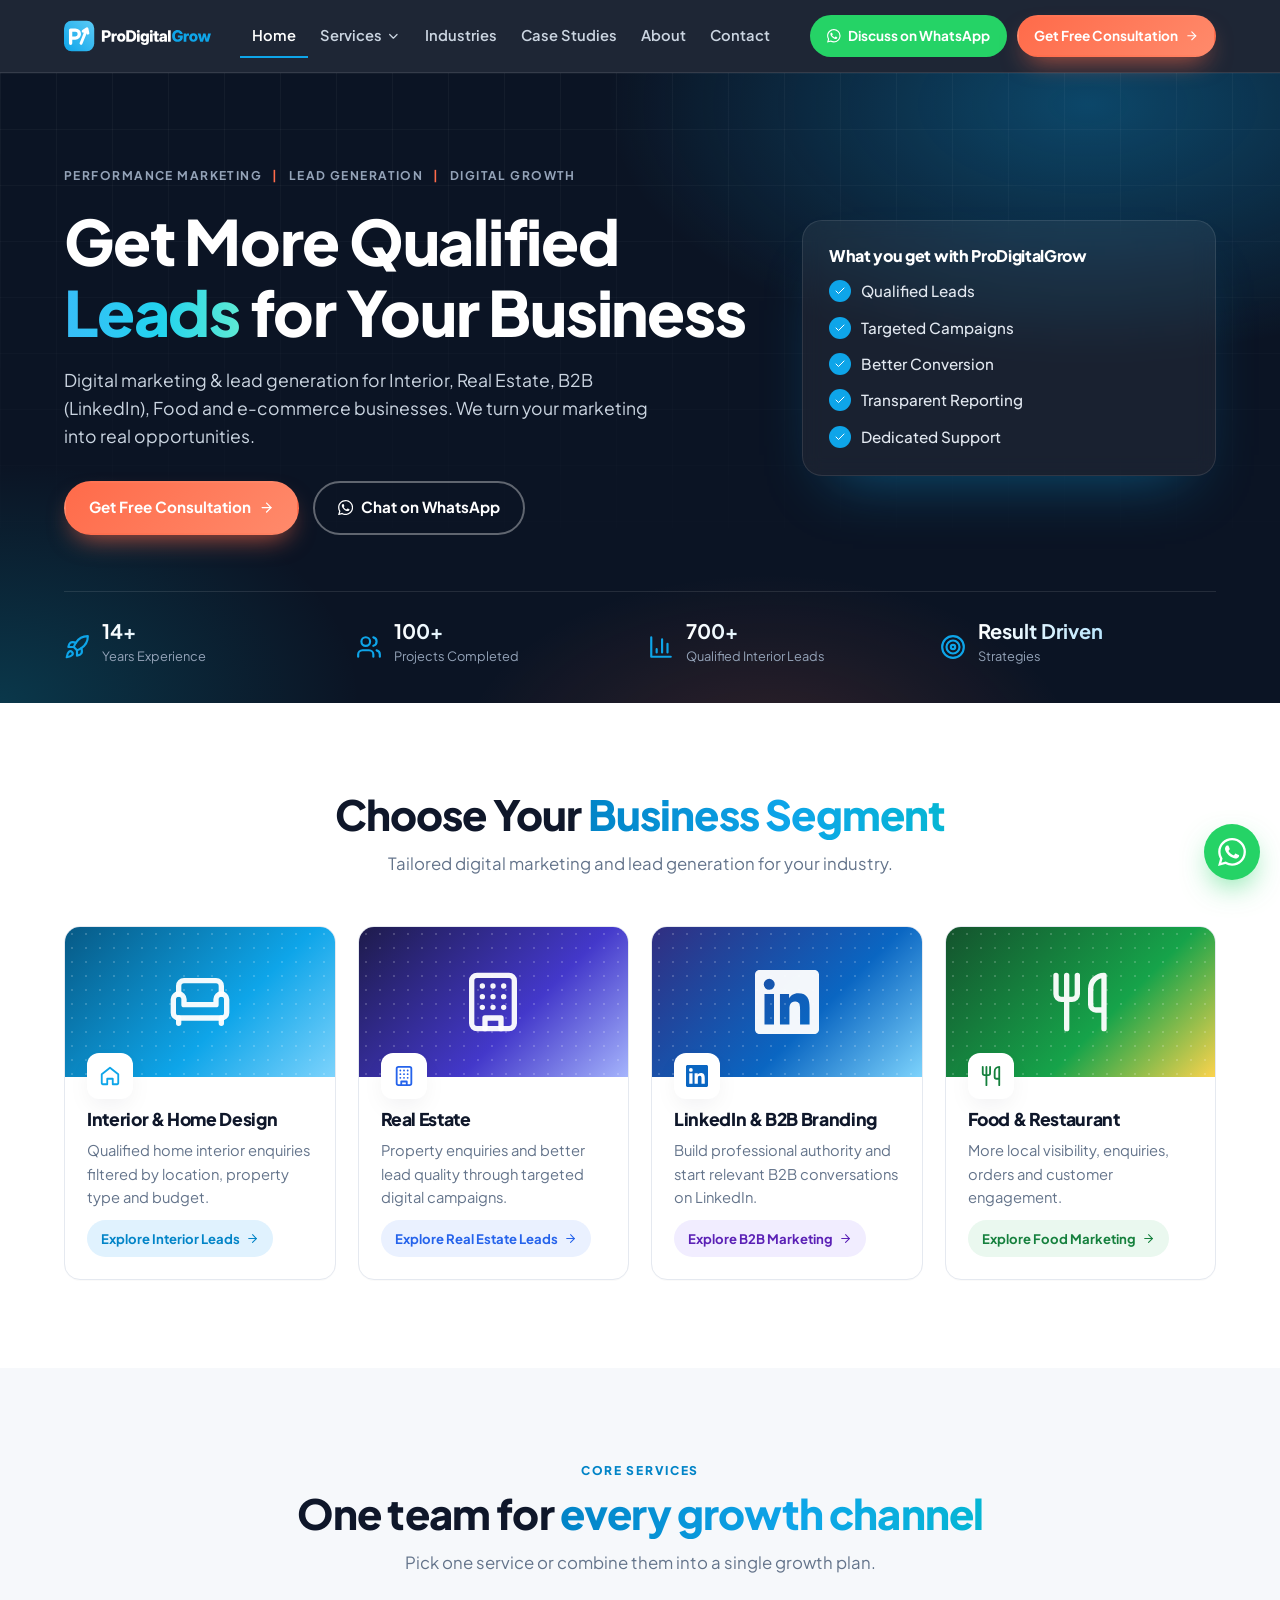
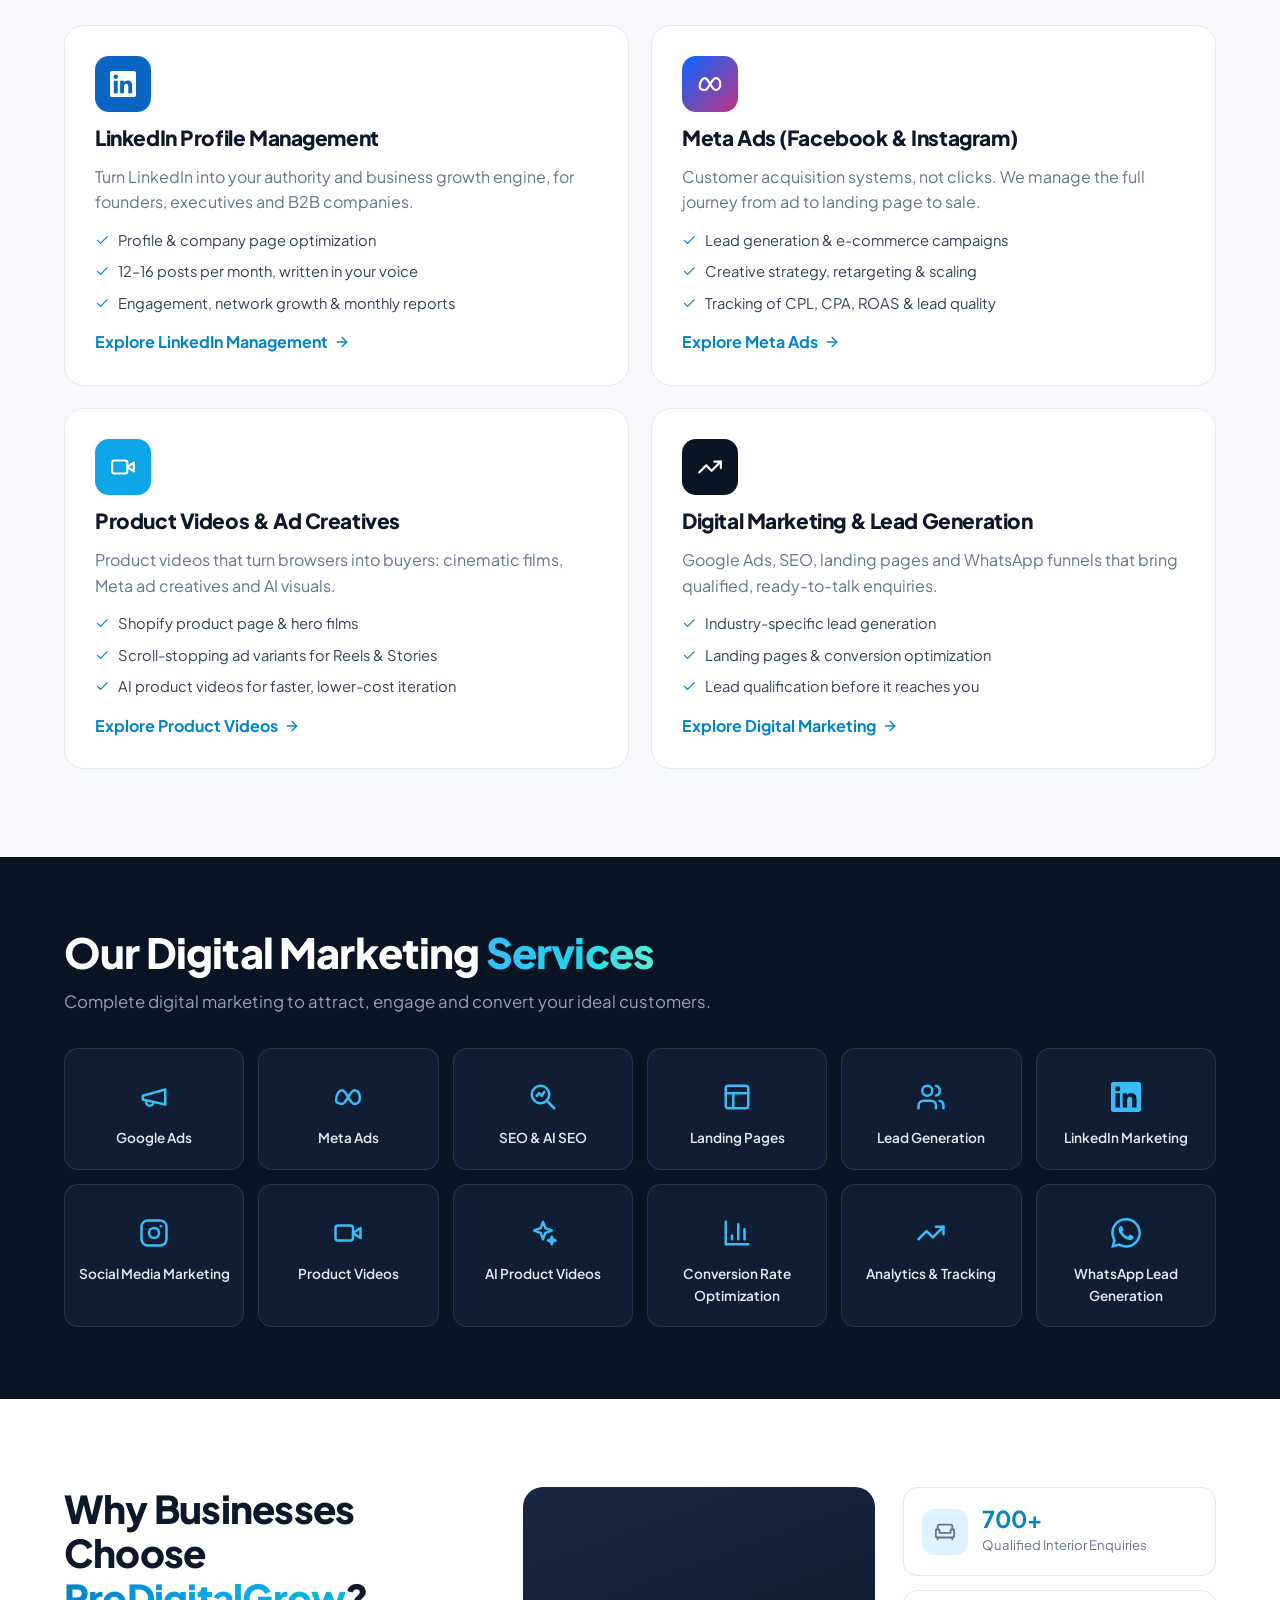
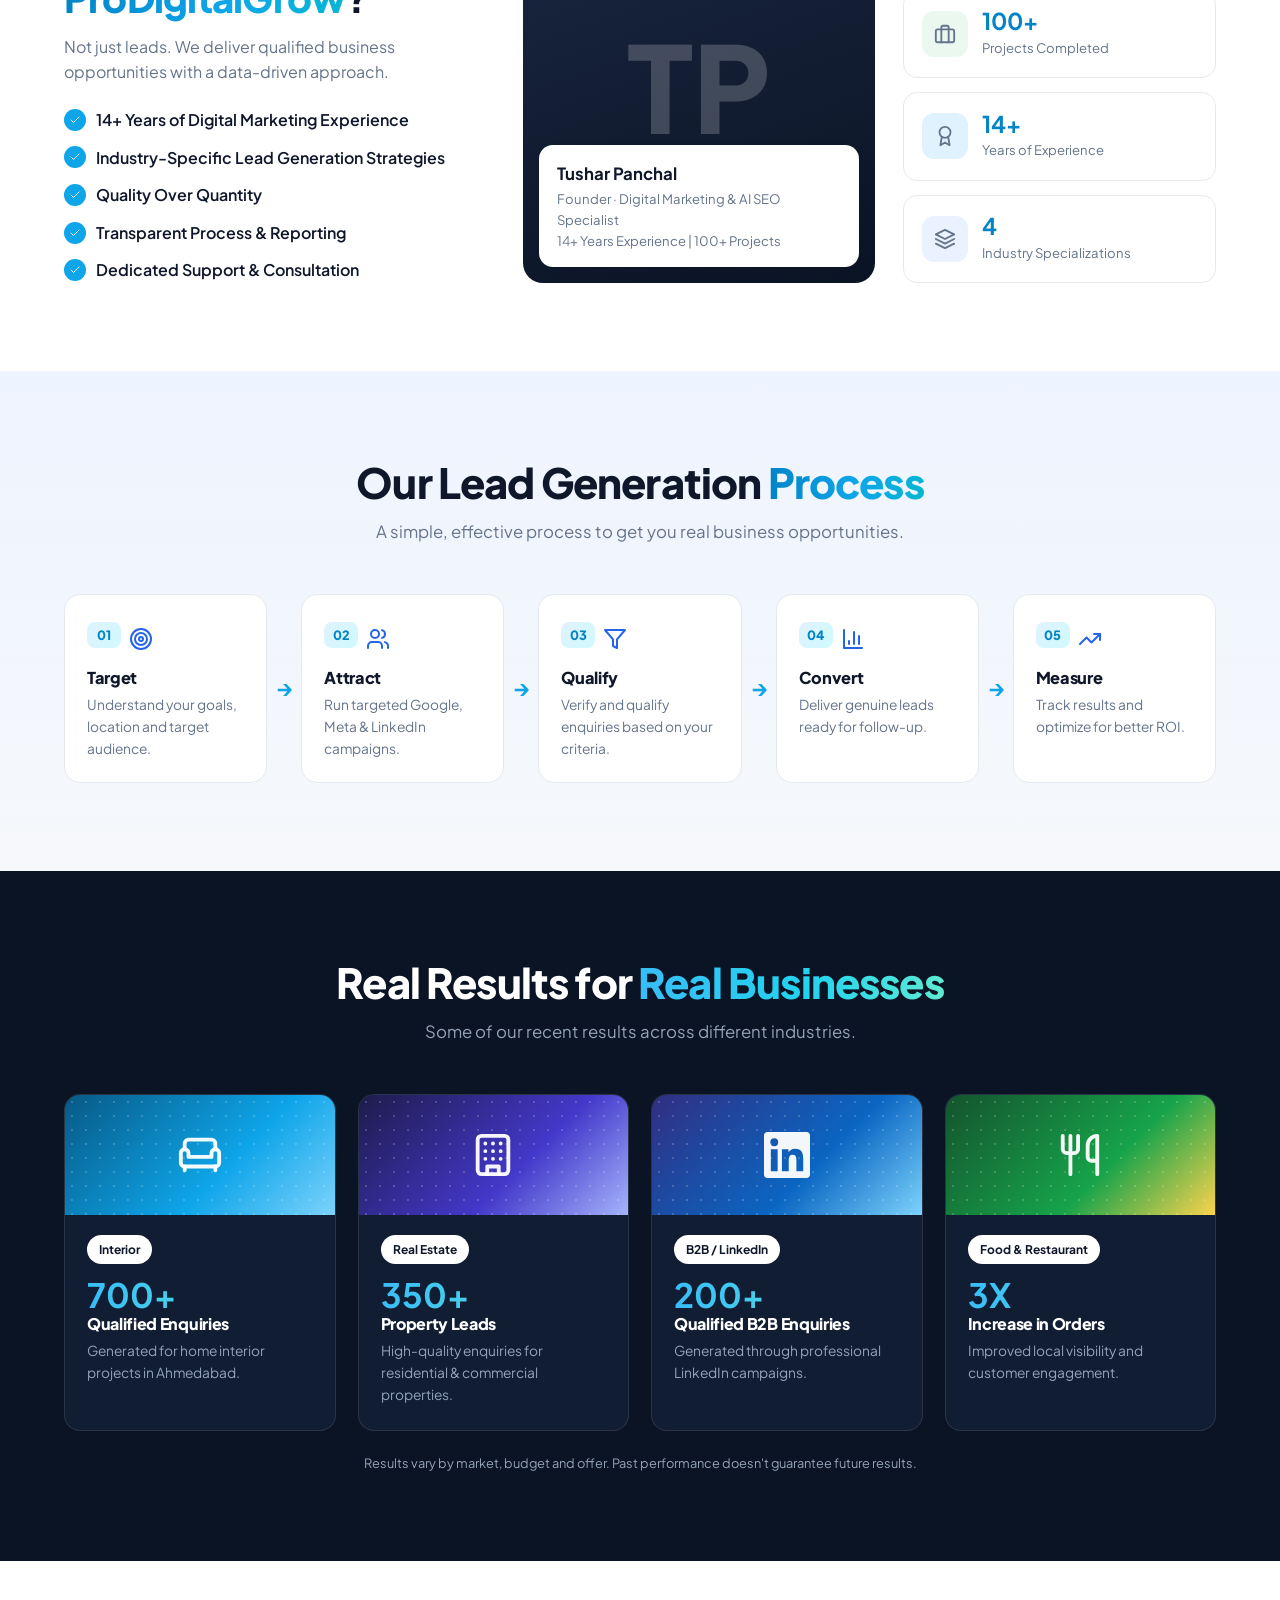
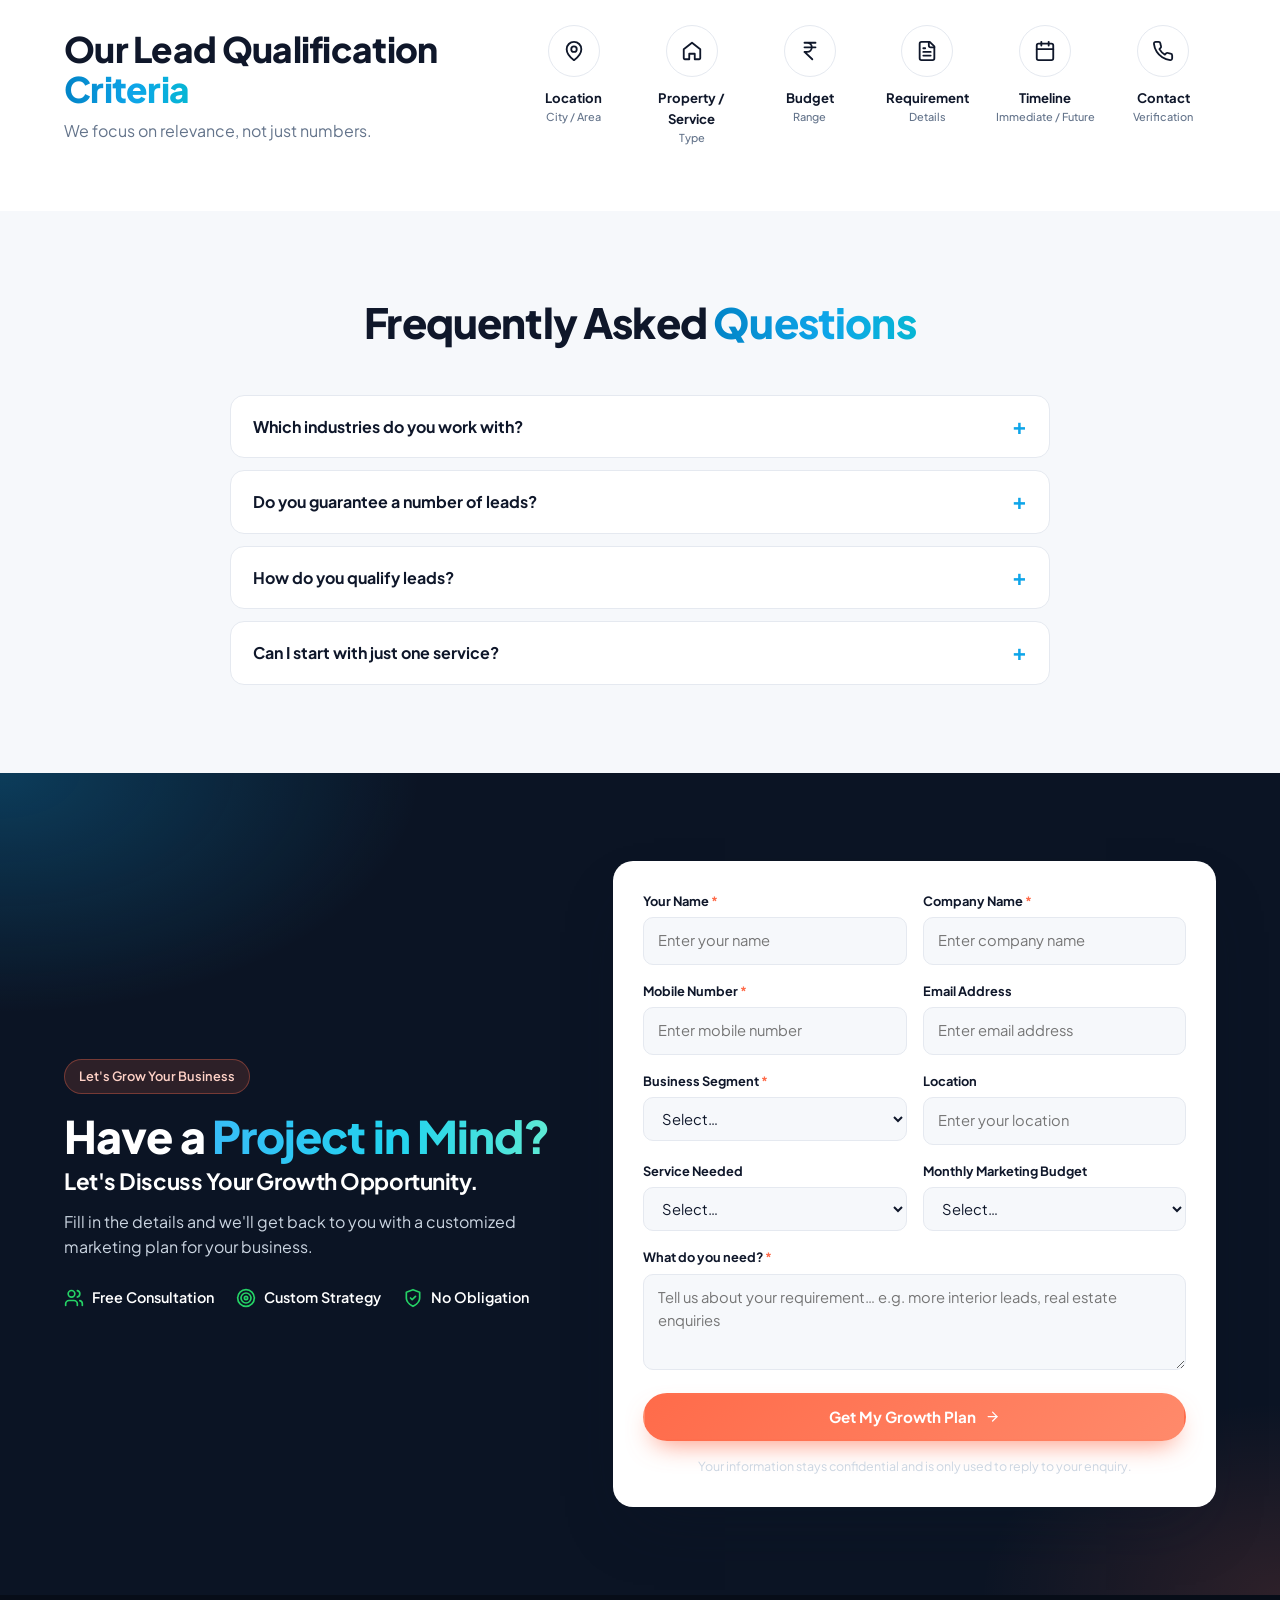
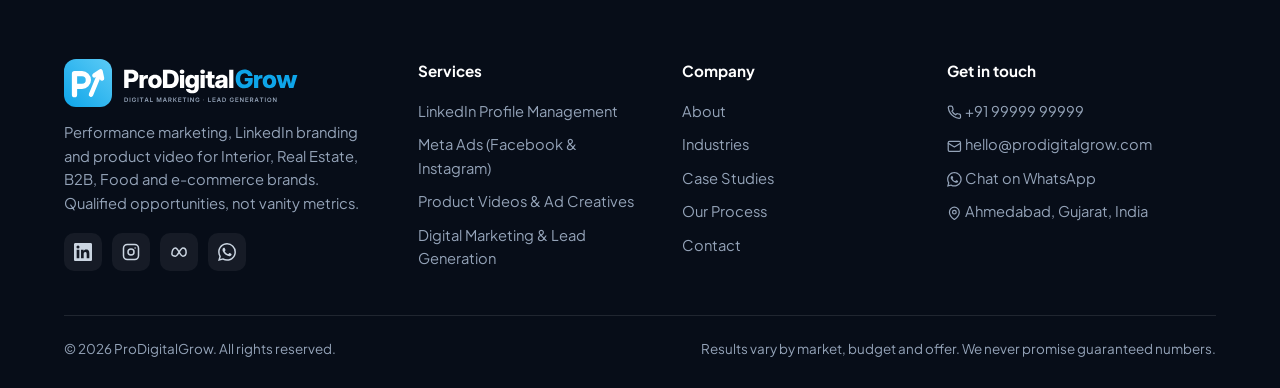
==== index.html @ 1fdf5a54 "Add Prodigital Grow website Co-Authored-By: Claude Sonnet 5.5 <noreply@anthropic.com>" ====
<!doctype html>
<html lang="en">
<head>
<meta charset="utf-8">
<meta name="viewport" content="width=device-width, initial-scale=1">
<title>ProDigitalGrow | Digital Marketing & Lead Generation Agency</title>
<meta name="description" content="ProDigitalGrow helps Interior, Real Estate, B2B and Food businesses get qualified leads through Meta Ads, Google Ads, LinkedIn branding, product videos and SEO.">
<meta property="og:title" content="ProDigitalGrow | Digital Marketing & Lead Generation Agency">
<meta property="og:description" content="ProDigitalGrow helps Interior, Real Estate, B2B and Food businesses get qualified leads through Meta Ads, Google Ads, LinkedIn branding, product videos and SEO.">
<meta property="og:type" content="website">
<meta name="theme-color" content="#0B1424">
<meta property="og:image" content="assets/img/prodigitalgrow-logo.svg">
<link rel="icon" type="image/svg+xml" href="assets/img/prodigitalgrow-icon.svg">
<link rel="alternate icon" href="assets/img/favicon.ico">
<link rel="apple-touch-icon" href="assets/img/apple-touch-icon.png">
<link rel="preconnect" href="https://fonts.googleapis.com">
<link rel="preconnect" href="https://fonts.gstatic.com" crossorigin>
<link href="https://fonts.googleapis.com/css2?family=Plus+Jakarta+Sans:wght@400;500;600;700;800&display=swap" rel="stylesheet">
<link rel="stylesheet" href="assets/style.css">
</head>
<body>
<header class="site-header">
  <div class="wrap nav">
    <a class="logo" href="index.html" aria-label="ProDigitalGrow home"><img src="assets/img/prodigitalgrow-logo-white-no-tagline.svg" alt="ProDigitalGrow" width="188" height="38"></a>
    <button class="burger" aria-label="Open menu" aria-expanded="false"><svg class="svg-i" viewBox="0 0 24 24" fill="none" stroke="currentColor" stroke-width="2" stroke-linecap="round" stroke-linejoin="round" aria-hidden="true"><path d="M4 6h16M4 12h16M4 18h16"/></svg></button>
    <ul class="menu">
      <li><a href="index.html" class="active">Home</a></li>
      <li><a href="index.html#services">Services <svg class="svg-i" viewBox="0 0 24 24" fill="none" stroke="currentColor" stroke-width="2" stroke-linecap="round" stroke-linejoin="round" aria-hidden="true"><path d="m6 9 6 6 6-6"/></svg></a><ul class="dropdown"><li><a href="linkedin-profile-management.html"><span class="di"><svg class="svg-i" viewBox="0 0 24 24" fill="currentColor" aria-hidden="true"><path d="M20.45 20.45h-3.55v-5.57c0-1.33-.02-3.04-1.85-3.04-1.86 0-2.14 1.45-2.14 2.94v5.67H9.36V9h3.41v1.56h.05c.48-.9 1.64-1.85 3.37-1.85 3.6 0 4.27 2.37 4.27 5.46v6.28zM5.34 7.43a2.06 2.06 0 1 1 0-4.12 2.06 2.06 0 0 1 0 4.12zM7.12 20.45H3.56V9h3.56v11.45zM22.22 0H1.77C.79 0 0 .77 0 1.73v20.54C0 23.23.79 24 1.77 24h20.45c.98 0 1.78-.77 1.78-1.73V1.73C24 .77 23.2 0 22.22 0z"/></svg></span><span><b>LinkedIn Profile Management</b><span>Personal branding & company pages for founders and B2B</span></span></a></li><li><a href="meta-ads.html"><span class="di"><svg class="svg-i" viewBox="0 0 24 24" fill="none" stroke="currentColor" stroke-width="2" stroke-linecap="round" stroke-linejoin="round" aria-hidden="true"><path d="M2.5 14.5c0-4.2 2.2-8 4.8-8 3.6 0 6 11 9.9 11 2.4 0 4.3-2.1 4.3-5.2S19.8 6.5 17.3 6.5c-3.9 0-6.4 11-10 11-2.6 0-4.8-.9-4.8-3z"/></svg></span><span><b>Meta Ads (Facebook & Instagram)</b><span>Full-funnel campaigns for leads and e-commerce sales</span></span></a></li><li><a href="product-video.html"><span class="di"><svg class="svg-i" viewBox="0 0 24 24" fill="none" stroke="currentColor" stroke-width="2" stroke-linecap="round" stroke-linejoin="round" aria-hidden="true"><path d="m22 8-6 4 6 4V8Z"/><rect x="2" y="6" width="14" height="12" rx="2"/></svg></span><span><b>Product Videos & Ad Creatives</b><span>Cinematic, AI and ad-ready videos for Shopify brands</span></span></a></li><li><a href="digital-marketing.html"><span class="di"><svg class="svg-i" viewBox="0 0 24 24" fill="none" stroke="currentColor" stroke-width="2" stroke-linecap="round" stroke-linejoin="round" aria-hidden="true"><path d="m22 7-8.5 8.5-5-5L2 17"/><path d="M16 7h6v6"/></svg></span><span><b>Digital Marketing & Lead Generation</b><span>Google Ads, SEO, landing pages, WhatsApp leads</span></span></a></li></ul></li>
      <li><a href="digital-marketing.html#industries">Industries</a></li>
      <li><a href="index.html#results">Case Studies</a></li>
      <li><a href="index.html#about">About</a></li>
      <li><a href="#contact">Contact</a></li>
    </ul>
    <div class="nav-cta">
      <a class="btn btn-wa btn-sm" data-wa="Hi ProDigitalGrow, I'd like to discuss my marketing." href="#contact"><svg class="svg-i" viewBox="0 0 24 24" fill="currentColor" aria-hidden="true"><path d="M17.47 14.38c-.3-.15-1.76-.87-2.03-.97-.27-.1-.47-.15-.67.15-.2.3-.77.97-.94 1.16-.17.2-.35.22-.64.08-.3-.15-1.26-.46-2.39-1.48-.88-.79-1.48-1.76-1.65-2.06-.17-.3-.02-.46.13-.6.13-.14.3-.35.45-.52.15-.18.2-.3.3-.5.1-.2.05-.37-.03-.52-.07-.15-.67-1.61-.92-2.2-.24-.58-.49-.5-.67-.51h-.57c-.2 0-.52.07-.79.37-.27.3-1.04 1.02-1.04 2.48s1.07 2.88 1.21 3.07c.15.2 2.1 3.2 5.08 4.49.71.31 1.26.49 1.7.63.71.22 1.36.19 1.87.12.57-.09 1.76-.72 2-1.41.25-.7.25-1.29.17-1.41-.07-.13-.27-.2-.57-.35m-5.42 7.4h-.01a9.87 9.87 0 0 1-5.03-1.38l-.36-.21-3.74.98 1-3.65-.24-.37a9.86 9.86 0 0 1-1.51-5.26c0-5.45 4.44-9.88 9.89-9.88 2.64 0 5.12 1.03 6.99 2.9a9.83 9.83 0 0 1 2.89 6.99c0 5.45-4.44 9.88-9.88 9.88m8.41-18.3A11.82 11.82 0 0 0 12.05 0C5.5 0 .16 5.34.16 11.89c0 2.1.55 4.14 1.59 5.95L.06 24l6.3-1.65a11.88 11.88 0 0 0 5.68 1.45h.01c6.55 0 11.89-5.34 11.89-11.89a11.82 11.82 0 0 0-3.48-8.41Z"/></svg> Discuss on WhatsApp</a>
      <a class="btn btn-primary btn-sm" href="#contact">Get Free Consultation <svg class="svg-i" viewBox="0 0 24 24" fill="none" stroke="currentColor" stroke-width="2" stroke-linecap="round" stroke-linejoin="round" aria-hidden="true"><path d="M5 12h14"/><path d="m12 5 7 7-7 7"/></svg></a>
    </div>
  </div>
</header>
<main>

<section class="hero" style="padding:0">
  <div class="wrap">
    <div class="hero-grid">
      <div>
        <div class="eyebrow">Performance Marketing <i>|</i> Lead Generation <i>|</i> Digital Growth</div>
        <h1>Get More Qualified <span class="hl">Leads</span> for Your Business</h1>
        <p class="lead">Digital marketing &amp; lead generation for Interior, Real Estate, B2B (LinkedIn), Food and e-commerce businesses. We turn your marketing into real opportunities.</p>
        <div class="hero-ctas">
          <a class="btn btn-primary" href="#contact">Get Free Consultation <svg class="svg-i" viewBox="0 0 24 24" fill="none" stroke="currentColor" stroke-width="2" stroke-linecap="round" stroke-linejoin="round" aria-hidden="true"><path d="M5 12h14"/><path d="m12 5 7 7-7 7"/></svg></a>
          <a class="btn btn-ghost" data-wa="Hi ProDigitalGrow, I'd like to discuss lead generation." href="#contact"><svg class="svg-i" viewBox="0 0 24 24" fill="currentColor" aria-hidden="true"><path d="M17.47 14.38c-.3-.15-1.76-.87-2.03-.97-.27-.1-.47-.15-.67.15-.2.3-.77.97-.94 1.16-.17.2-.35.22-.64.08-.3-.15-1.26-.46-2.39-1.48-.88-.79-1.48-1.76-1.65-2.06-.17-.3-.02-.46.13-.6.13-.14.3-.35.45-.52.15-.18.2-.3.3-.5.1-.2.05-.37-.03-.52-.07-.15-.67-1.61-.92-2.2-.24-.58-.49-.5-.67-.51h-.57c-.2 0-.52.07-.79.37-.27.3-1.04 1.02-1.04 2.48s1.07 2.88 1.21 3.07c.15.2 2.1 3.2 5.08 4.49.71.31 1.26.49 1.7.63.71.22 1.36.19 1.87.12.57-.09 1.76-.72 2-1.41.25-.7.25-1.29.17-1.41-.07-.13-.27-.2-.57-.35m-5.42 7.4h-.01a9.87 9.87 0 0 1-5.03-1.38l-.36-.21-3.74.98 1-3.65-.24-.37a9.86 9.86 0 0 1-1.51-5.26c0-5.45 4.44-9.88 9.89-9.88 2.64 0 5.12 1.03 6.99 2.9a9.83 9.83 0 0 1 2.89 6.99c0 5.45-4.44 9.88-9.88 9.88m8.41-18.3A11.82 11.82 0 0 0 12.05 0C5.5 0 .16 5.34.16 11.89c0 2.1.55 4.14 1.59 5.95L.06 24l6.3-1.65a11.88 11.88 0 0 0 5.68 1.45h.01c6.55 0 11.89-5.34 11.89-11.89a11.82 11.82 0 0 0-3.48-8.41Z"/></svg> Chat on WhatsApp</a>
        </div>
      </div>
      <div class="hero-card">
        <h4>What you get with ProDigitalGrow</h4>
        <ul class="checks"><li><span class="ck"><svg class="svg-i" viewBox="0 0 24 24" fill="none" stroke="currentColor" stroke-width="2" stroke-linecap="round" stroke-linejoin="round" aria-hidden="true"><path d="M20 6 9 17l-5-5"/></svg></span><span>Qualified Leads</span></li><li><span class="ck"><svg class="svg-i" viewBox="0 0 24 24" fill="none" stroke="currentColor" stroke-width="2" stroke-linecap="round" stroke-linejoin="round" aria-hidden="true"><path d="M20 6 9 17l-5-5"/></svg></span><span>Targeted Campaigns</span></li><li><span class="ck"><svg class="svg-i" viewBox="0 0 24 24" fill="none" stroke="currentColor" stroke-width="2" stroke-linecap="round" stroke-linejoin="round" aria-hidden="true"><path d="M20 6 9 17l-5-5"/></svg></span><span>Better Conversion</span></li><li><span class="ck"><svg class="svg-i" viewBox="0 0 24 24" fill="none" stroke="currentColor" stroke-width="2" stroke-linecap="round" stroke-linejoin="round" aria-hidden="true"><path d="M20 6 9 17l-5-5"/></svg></span><span>Transparent Reporting</span></li><li><span class="ck"><svg class="svg-i" viewBox="0 0 24 24" fill="none" stroke="currentColor" stroke-width="2" stroke-linecap="round" stroke-linejoin="round" aria-hidden="true"><path d="M20 6 9 17l-5-5"/></svg></span><span>Dedicated Support</span></li></ul>
      </div>
    </div>
    <div class="hero-stats">
      <div class="hstat"><span class="ic"><svg class="svg-i" viewBox="0 0 24 24" fill="none" stroke="currentColor" stroke-width="2" stroke-linecap="round" stroke-linejoin="round" aria-hidden="true"><path d="M4.5 16.5c-1.5 1.26-2 5-2 5s3.74-.5 5-2c.71-.84.7-2.13-.09-2.91a2.18 2.18 0 0 0-2.91-.09z"/><path d="m12 15-3-3a22 22 0 0 1 2-3.95A12.88 12.88 0 0 1 22 2c0 2.72-.78 7.5-6 11a22.35 22.35 0 0 1-4 2z"/><path d="M9 12H4s.55-3.03 2-4c1.62-1.08 5 0 5 0M12 15v5s3.03-.55 4-2c1.08-1.62 0-5 0-5"/></svg></span><div><b>14+</b><span>Years Experience</span></div></div>
      <div class="hstat"><span class="ic"><svg class="svg-i" viewBox="0 0 24 24" fill="none" stroke="currentColor" stroke-width="2" stroke-linecap="round" stroke-linejoin="round" aria-hidden="true"><path d="M16 21v-2a4 4 0 0 0-4-4H6a4 4 0 0 0-4 4v2"/><circle cx="9" cy="7" r="4"/><path d="M22 21v-2a4 4 0 0 0-3-3.87M16 3.13a4 4 0 0 1 0 7.75"/></svg></span><div><b>100+</b><span>Projects Completed</span></div></div>
      <div class="hstat"><span class="ic"><svg class="svg-i" viewBox="0 0 24 24" fill="none" stroke="currentColor" stroke-width="2" stroke-linecap="round" stroke-linejoin="round" aria-hidden="true"><path d="M3 3v18h18"/><path d="M18 17V9M13 17V5M8 17v-3"/></svg></span><div><b>700+</b><span>Qualified Interior Leads</span></div></div>
      <div class="hstat"><span class="ic"><svg class="svg-i" viewBox="0 0 24 24" fill="none" stroke="currentColor" stroke-width="2" stroke-linecap="round" stroke-linejoin="round" aria-hidden="true"><circle cx="12" cy="12" r="10"/><circle cx="12" cy="12" r="6"/><circle cx="12" cy="12" r="2"/></svg></span><div><b>Result Driven</b><span>Strategies</span></div></div>
    </div>
  </div>
</section>

<section id="segments">
  <div class="wrap">
    <div class="sec-head reveal"><h2>Choose Your <span class="hl">Business Segment</span></h2><p>Tailored digital marketing and lead generation for your industry.</p></div>
    <div class="grid g4">
      <div class="seg reveal"><div class="seg-art art-orange"><svg class="svg-i" viewBox="0 0 24 24" fill="none" stroke="currentColor" stroke-width="2" stroke-linecap="round" stroke-linejoin="round" aria-hidden="true"><path d="M20 9V6a2 2 0 0 0-2-2H6a2 2 0 0 0-2 2v3"/><path d="M2 16a2 2 0 0 0 2 2h16a2 2 0 0 0 2-2v-5a2 2 0 0 0-4 0v2H6v-2a2 2 0 0 0-4 0Z"/><path d="M4 18v2M20 18v2"/></svg></div><div class="seg-body"><div class="seg-badge"><svg class="svg-i" viewBox="0 0 24 24" fill="none" stroke="currentColor" stroke-width="2" stroke-linecap="round" stroke-linejoin="round" aria-hidden="true"><path d="m3 10 9-7 9 7v10a1 1 0 0 1-1 1h-5v-6H9v6H4a1 1 0 0 1-1-1z"/></svg></div><h3>Interior &amp; Home Design</h3><p>Qualified home interior enquiries filtered by location, property type and budget.</p><a class="pill-link" href="digital-marketing.html#interior">Explore Interior Leads <svg class="svg-i" viewBox="0 0 24 24" fill="none" stroke="currentColor" stroke-width="2" stroke-linecap="round" stroke-linejoin="round" aria-hidden="true"><path d="M5 12h14"/><path d="m12 5 7 7-7 7"/></svg></a></div></div>
      <div class="seg reveal"><div class="seg-art art-blue"><svg class="svg-i" viewBox="0 0 24 24" fill="none" stroke="currentColor" stroke-width="2" stroke-linecap="round" stroke-linejoin="round" aria-hidden="true"><rect x="4" y="2" width="16" height="20" rx="2"/><path d="M9 22v-4h6v4M8 6h.01M12 6h.01M16 6h.01M8 10h.01M12 10h.01M16 10h.01M8 14h.01M12 14h.01M16 14h.01"/></svg></div><div class="seg-body"><div class="seg-badge" style="color:var(--blue)"><svg class="svg-i" viewBox="0 0 24 24" fill="none" stroke="currentColor" stroke-width="2" stroke-linecap="round" stroke-linejoin="round" aria-hidden="true"><rect x="4" y="2" width="16" height="20" rx="2"/><path d="M9 22v-4h6v4M8 6h.01M12 6h.01M16 6h.01M8 10h.01M12 10h.01M16 10h.01M8 14h.01M12 14h.01M16 14h.01"/></svg></div><h3>Real Estate</h3><p>Property enquiries and better lead quality through targeted digital campaigns.</p><a class="pill-link blue" href="digital-marketing.html#real-estate">Explore Real Estate Leads <svg class="svg-i" viewBox="0 0 24 24" fill="none" stroke="currentColor" stroke-width="2" stroke-linecap="round" stroke-linejoin="round" aria-hidden="true"><path d="M5 12h14"/><path d="m12 5 7 7-7 7"/></svg></a></div></div>
      <div class="seg reveal"><div class="seg-art art-violet"><svg class="svg-i" viewBox="0 0 24 24" fill="currentColor" aria-hidden="true"><path d="M20.45 20.45h-3.55v-5.57c0-1.33-.02-3.04-1.85-3.04-1.86 0-2.14 1.45-2.14 2.94v5.67H9.36V9h3.41v1.56h.05c.48-.9 1.64-1.85 3.37-1.85 3.6 0 4.27 2.37 4.27 5.46v6.28zM5.34 7.43a2.06 2.06 0 1 1 0-4.12 2.06 2.06 0 0 1 0 4.12zM7.12 20.45H3.56V9h3.56v11.45zM22.22 0H1.77C.79 0 0 .77 0 1.73v20.54C0 23.23.79 24 1.77 24h20.45c.98 0 1.78-.77 1.78-1.73V1.73C24 .77 23.2 0 22.22 0z"/></svg></div><div class="seg-body"><div class="seg-badge" style="color:#0A66C2"><svg class="svg-i" viewBox="0 0 24 24" fill="currentColor" aria-hidden="true"><path d="M20.45 20.45h-3.55v-5.57c0-1.33-.02-3.04-1.85-3.04-1.86 0-2.14 1.45-2.14 2.94v5.67H9.36V9h3.41v1.56h.05c.48-.9 1.64-1.85 3.37-1.85 3.6 0 4.27 2.37 4.27 5.46v6.28zM5.34 7.43a2.06 2.06 0 1 1 0-4.12 2.06 2.06 0 0 1 0 4.12zM7.12 20.45H3.56V9h3.56v11.45zM22.22 0H1.77C.79 0 0 .77 0 1.73v20.54C0 23.23.79 24 1.77 24h20.45c.98 0 1.78-.77 1.78-1.73V1.73C24 .77 23.2 0 22.22 0z"/></svg></div><h3>LinkedIn &amp; B2B Branding</h3><p>Build professional authority and start relevant B2B conversations on LinkedIn.</p><a class="pill-link violet" href="linkedin-profile-management.html">Explore B2B Marketing <svg class="svg-i" viewBox="0 0 24 24" fill="none" stroke="currentColor" stroke-width="2" stroke-linecap="round" stroke-linejoin="round" aria-hidden="true"><path d="M5 12h14"/><path d="m12 5 7 7-7 7"/></svg></a></div></div>
      <div class="seg reveal"><div class="seg-art art-green"><svg class="svg-i" viewBox="0 0 24 24" fill="none" stroke="currentColor" stroke-width="2" stroke-linecap="round" stroke-linejoin="round" aria-hidden="true"><path d="M3 2v7c0 1.1.9 2 2 2h4a2 2 0 0 0 2-2V2M7 2v20M21 15V2a5 5 0 0 0-5 5v6c0 1.1.9 2 2 2h3Zm0 0v7"/></svg></div><div class="seg-body"><div class="seg-badge" style="color:#15803D"><svg class="svg-i" viewBox="0 0 24 24" fill="none" stroke="currentColor" stroke-width="2" stroke-linecap="round" stroke-linejoin="round" aria-hidden="true"><path d="M3 2v7c0 1.1.9 2 2 2h4a2 2 0 0 0 2-2V2M7 2v20M21 15V2a5 5 0 0 0-5 5v6c0 1.1.9 2 2 2h3Zm0 0v7"/></svg></div><h3>Food &amp; Restaurant</h3><p>More local visibility, enquiries, orders and customer engagement.</p><a class="pill-link green" href="digital-marketing.html#food">Explore Food Marketing <svg class="svg-i" viewBox="0 0 24 24" fill="none" stroke="currentColor" stroke-width="2" stroke-linecap="round" stroke-linejoin="round" aria-hidden="true"><path d="M5 12h14"/><path d="m12 5 7 7-7 7"/></svg></a></div></div>
    </div>
  </div>
</section>

<section class="bg-soft" id="services">
  <div class="wrap">
    <div class="sec-head reveal"><span class="kicker">Core services</span><h2>One team for <span class="hl">every growth channel</span></h2><p>Pick one service or combine them into a single growth plan.</p></div>
    <div class="grid g2">
      <a class="feature reveal" href="linkedin-profile-management.html"><div class="ic-box" style="background:#0A66C2"><svg class="svg-i" viewBox="0 0 24 24" fill="currentColor" aria-hidden="true"><path d="M20.45 20.45h-3.55v-5.57c0-1.33-.02-3.04-1.85-3.04-1.86 0-2.14 1.45-2.14 2.94v5.67H9.36V9h3.41v1.56h.05c.48-.9 1.64-1.85 3.37-1.85 3.6 0 4.27 2.37 4.27 5.46v6.28zM5.34 7.43a2.06 2.06 0 1 1 0-4.12 2.06 2.06 0 0 1 0 4.12zM7.12 20.45H3.56V9h3.56v11.45zM22.22 0H1.77C.79 0 0 .77 0 1.73v20.54C0 23.23.79 24 1.77 24h20.45c.98 0 1.78-.77 1.78-1.73V1.73C24 .77 23.2 0 22.22 0z"/></svg></div><h3>LinkedIn Profile Management</h3><p>Turn LinkedIn into your authority and business growth engine, for founders, executives and B2B companies.</p><ul><li><svg class="svg-i" viewBox="0 0 24 24" fill="none" stroke="currentColor" stroke-width="2" stroke-linecap="round" stroke-linejoin="round" aria-hidden="true"><path d="M20 6 9 17l-5-5"/></svg>Profile &amp; company page optimization</li><li><svg class="svg-i" viewBox="0 0 24 24" fill="none" stroke="currentColor" stroke-width="2" stroke-linecap="round" stroke-linejoin="round" aria-hidden="true"><path d="M20 6 9 17l-5-5"/></svg>12–16 posts per month, written in your voice</li><li><svg class="svg-i" viewBox="0 0 24 24" fill="none" stroke="currentColor" stroke-width="2" stroke-linecap="round" stroke-linejoin="round" aria-hidden="true"><path d="M20 6 9 17l-5-5"/></svg>Engagement, network growth &amp; monthly reports</li></ul><span class="more">Explore LinkedIn Management <svg class="svg-i" viewBox="0 0 24 24" fill="none" stroke="currentColor" stroke-width="2" stroke-linecap="round" stroke-linejoin="round" aria-hidden="true"><path d="M5 12h14"/><path d="m12 5 7 7-7 7"/></svg></span></a>
      <a class="feature reveal" href="meta-ads.html"><div class="ic-box" style="background:linear-gradient(135deg,#0866FF,#C13584)"><svg class="svg-i" viewBox="0 0 24 24" fill="none" stroke="currentColor" stroke-width="2" stroke-linecap="round" stroke-linejoin="round" aria-hidden="true"><path d="M2.5 14.5c0-4.2 2.2-8 4.8-8 3.6 0 6 11 9.9 11 2.4 0 4.3-2.1 4.3-5.2S19.8 6.5 17.3 6.5c-3.9 0-6.4 11-10 11-2.6 0-4.8-.9-4.8-3z"/></svg></div><h3>Meta Ads (Facebook &amp; Instagram)</h3><p>Customer acquisition systems, not clicks. We manage the full journey from ad to landing page to sale.</p><ul><li><svg class="svg-i" viewBox="0 0 24 24" fill="none" stroke="currentColor" stroke-width="2" stroke-linecap="round" stroke-linejoin="round" aria-hidden="true"><path d="M20 6 9 17l-5-5"/></svg>Lead generation &amp; e-commerce campaigns</li><li><svg class="svg-i" viewBox="0 0 24 24" fill="none" stroke="currentColor" stroke-width="2" stroke-linecap="round" stroke-linejoin="round" aria-hidden="true"><path d="M20 6 9 17l-5-5"/></svg>Creative strategy, retargeting &amp; scaling</li><li><svg class="svg-i" viewBox="0 0 24 24" fill="none" stroke="currentColor" stroke-width="2" stroke-linecap="round" stroke-linejoin="round" aria-hidden="true"><path d="M20 6 9 17l-5-5"/></svg>Tracking of CPL, CPA, ROAS &amp; lead quality</li></ul><span class="more">Explore Meta Ads <svg class="svg-i" viewBox="0 0 24 24" fill="none" stroke="currentColor" stroke-width="2" stroke-linecap="round" stroke-linejoin="round" aria-hidden="true"><path d="M5 12h14"/><path d="m12 5 7 7-7 7"/></svg></span></a>
      <a class="feature reveal" href="product-video.html"><div class="ic-box" style="background:var(--orange)"><svg class="svg-i" viewBox="0 0 24 24" fill="none" stroke="currentColor" stroke-width="2" stroke-linecap="round" stroke-linejoin="round" aria-hidden="true"><path d="m22 8-6 4 6 4V8Z"/><rect x="2" y="6" width="14" height="12" rx="2"/></svg></div><h3>Product Videos &amp; Ad Creatives</h3><p>Product videos that turn browsers into buyers: cinematic films, Meta ad creatives and AI visuals.</p><ul><li><svg class="svg-i" viewBox="0 0 24 24" fill="none" stroke="currentColor" stroke-width="2" stroke-linecap="round" stroke-linejoin="round" aria-hidden="true"><path d="M20 6 9 17l-5-5"/></svg>Shopify product page &amp; hero films</li><li><svg class="svg-i" viewBox="0 0 24 24" fill="none" stroke="currentColor" stroke-width="2" stroke-linecap="round" stroke-linejoin="round" aria-hidden="true"><path d="M20 6 9 17l-5-5"/></svg>Scroll-stopping ad variants for Reels &amp; Stories</li><li><svg class="svg-i" viewBox="0 0 24 24" fill="none" stroke="currentColor" stroke-width="2" stroke-linecap="round" stroke-linejoin="round" aria-hidden="true"><path d="M20 6 9 17l-5-5"/></svg>AI product videos for faster, lower-cost iteration</li></ul><span class="more">Explore Product Videos <svg class="svg-i" viewBox="0 0 24 24" fill="none" stroke="currentColor" stroke-width="2" stroke-linecap="round" stroke-linejoin="round" aria-hidden="true"><path d="M5 12h14"/><path d="m12 5 7 7-7 7"/></svg></span></a>
      <a class="feature reveal" href="digital-marketing.html"><div class="ic-box" style="background:var(--navy)"><svg class="svg-i" viewBox="0 0 24 24" fill="none" stroke="currentColor" stroke-width="2" stroke-linecap="round" stroke-linejoin="round" aria-hidden="true"><path d="m22 7-8.5 8.5-5-5L2 17"/><path d="M16 7h6v6"/></svg></div><h3>Digital Marketing &amp; Lead Generation</h3><p>Google Ads, SEO, landing pages and WhatsApp funnels that bring qualified, ready-to-talk enquiries.</p><ul><li><svg class="svg-i" viewBox="0 0 24 24" fill="none" stroke="currentColor" stroke-width="2" stroke-linecap="round" stroke-linejoin="round" aria-hidden="true"><path d="M20 6 9 17l-5-5"/></svg>Industry-specific lead generation</li><li><svg class="svg-i" viewBox="0 0 24 24" fill="none" stroke="currentColor" stroke-width="2" stroke-linecap="round" stroke-linejoin="round" aria-hidden="true"><path d="M20 6 9 17l-5-5"/></svg>Landing pages &amp; conversion optimization</li><li><svg class="svg-i" viewBox="0 0 24 24" fill="none" stroke="currentColor" stroke-width="2" stroke-linecap="round" stroke-linejoin="round" aria-hidden="true"><path d="M20 6 9 17l-5-5"/></svg>Lead qualification before it reaches you</li></ul><span class="more">Explore Digital Marketing <svg class="svg-i" viewBox="0 0 24 24" fill="none" stroke="currentColor" stroke-width="2" stroke-linecap="round" stroke-linejoin="round" aria-hidden="true"><path d="M5 12h14"/><path d="m12 5 7 7-7 7"/></svg></span></a>
    </div>
  </div>
</section>

<section class="bg-dark" style="padding:72px 0">
  <div class="wrap">
    <div class="sec-head left reveal" style="margin-bottom:32px"><h2>Our Digital Marketing <span class="hl">Services</span></h2><p>Complete digital marketing to attract, engage and convert your ideal customers.</p></div>
    <div class="tiles">
      <a class="tile reveal" href="digital-marketing.html#google-ads"><span class="ic"><svg class="svg-i" viewBox="0 0 24 24" fill="none" stroke="currentColor" stroke-width="2" stroke-linecap="round" stroke-linejoin="round" aria-hidden="true"><path d="m3 11 18-5v12L3 14v-3z"/><path d="M11.6 16.8a3 3 0 1 1-5.8-1.6"/></svg></span>Google Ads</a>
      <a class="tile reveal" href="meta-ads.html"><span class="ic"><svg class="svg-i" viewBox="0 0 24 24" fill="none" stroke="currentColor" stroke-width="2" stroke-linecap="round" stroke-linejoin="round" aria-hidden="true"><path d="M2.5 14.5c0-4.2 2.2-8 4.8-8 3.6 0 6 11 9.9 11 2.4 0 4.3-2.1 4.3-5.2S19.8 6.5 17.3 6.5c-3.9 0-6.4 11-10 11-2.6 0-4.8-.9-4.8-3z"/></svg></span>Meta Ads</a>
      <a class="tile reveal" href="digital-marketing.html#seo"><span class="ic"><svg class="svg-i" viewBox="0 0 24 24" fill="none" stroke="currentColor" stroke-width="2" stroke-linecap="round" stroke-linejoin="round" aria-hidden="true"><circle cx="10" cy="10" r="7"/><path d="m21 21-6-6"/><path d="M7 11l2-2 2 2 2-3"/></svg></span>SEO &amp; AI SEO</a>
      <a class="tile reveal" href="digital-marketing.html#landing-pages"><span class="ic"><svg class="svg-i" viewBox="0 0 24 24" fill="none" stroke="currentColor" stroke-width="2" stroke-linecap="round" stroke-linejoin="round" aria-hidden="true"><rect x="3" y="3" width="18" height="18" rx="2"/><path d="M3 9h18M9 21V9"/></svg></span>Landing Pages</a>
      <a class="tile reveal" href="digital-marketing.html#lead-generation"><span class="ic"><svg class="svg-i" viewBox="0 0 24 24" fill="none" stroke="currentColor" stroke-width="2" stroke-linecap="round" stroke-linejoin="round" aria-hidden="true"><path d="M16 21v-2a4 4 0 0 0-4-4H6a4 4 0 0 0-4 4v2"/><circle cx="9" cy="7" r="4"/><path d="M22 21v-2a4 4 0 0 0-3-3.87M16 3.13a4 4 0 0 1 0 7.75"/></svg></span>Lead Generation</a>
      <a class="tile reveal" href="linkedin-profile-management.html"><span class="ic"><svg class="svg-i" viewBox="0 0 24 24" fill="currentColor" aria-hidden="true"><path d="M20.45 20.45h-3.55v-5.57c0-1.33-.02-3.04-1.85-3.04-1.86 0-2.14 1.45-2.14 2.94v5.67H9.36V9h3.41v1.56h.05c.48-.9 1.64-1.85 3.37-1.85 3.6 0 4.27 2.37 4.27 5.46v6.28zM5.34 7.43a2.06 2.06 0 1 1 0-4.12 2.06 2.06 0 0 1 0 4.12zM7.12 20.45H3.56V9h3.56v11.45zM22.22 0H1.77C.79 0 0 .77 0 1.73v20.54C0 23.23.79 24 1.77 24h20.45c.98 0 1.78-.77 1.78-1.73V1.73C24 .77 23.2 0 22.22 0z"/></svg></span>LinkedIn Marketing</a>
      <a class="tile reveal" href="digital-marketing.html#social"><span class="ic"><svg class="svg-i" viewBox="0 0 24 24" fill="none" stroke="currentColor" stroke-width="2" stroke-linecap="round" stroke-linejoin="round" aria-hidden="true"><rect x="2" y="2" width="20" height="20" rx="5"/><circle cx="12" cy="12" r="4"/><path d="M17.5 6.5h.01"/></svg></span>Social Media Marketing</a>
      <a class="tile reveal" href="product-video.html"><span class="ic"><svg class="svg-i" viewBox="0 0 24 24" fill="none" stroke="currentColor" stroke-width="2" stroke-linecap="round" stroke-linejoin="round" aria-hidden="true"><path d="m22 8-6 4 6 4V8Z"/><rect x="2" y="6" width="14" height="12" rx="2"/></svg></span>Product Videos</a>
      <a class="tile reveal" href="product-video.html#video-services"><span class="ic"><svg class="svg-i" viewBox="0 0 24 24" fill="none" stroke="currentColor" stroke-width="2" stroke-linecap="round" stroke-linejoin="round" aria-hidden="true"><path d="M12 3l1.9 5.1L19 10l-5.1 1.9L12 17l-1.9-5.1L5 10l5.1-1.9z"/><path d="M19 15l.8 2.2L22 18l-2.2.8L19 21l-.8-2.2L16 18l2.2-.8z"/></svg></span>AI Product Videos</a>
      <a class="tile reveal" href="digital-marketing.html#cro"><span class="ic"><svg class="svg-i" viewBox="0 0 24 24" fill="none" stroke="currentColor" stroke-width="2" stroke-linecap="round" stroke-linejoin="round" aria-hidden="true"><path d="M3 3v18h18"/><path d="M18 17V9M13 17V5M8 17v-3"/></svg></span>Conversion Rate Optimization</a>
      <a class="tile reveal" href="digital-marketing.html#analytics"><span class="ic"><svg class="svg-i" viewBox="0 0 24 24" fill="none" stroke="currentColor" stroke-width="2" stroke-linecap="round" stroke-linejoin="round" aria-hidden="true"><path d="m22 7-8.5 8.5-5-5L2 17"/><path d="M16 7h6v6"/></svg></span>Analytics &amp; Tracking</a>
      <a class="tile reveal" href="digital-marketing.html#whatsapp"><span class="ic"><svg class="svg-i" viewBox="0 0 24 24" fill="currentColor" aria-hidden="true"><path d="M17.47 14.38c-.3-.15-1.76-.87-2.03-.97-.27-.1-.47-.15-.67.15-.2.3-.77.97-.94 1.16-.17.2-.35.22-.64.08-.3-.15-1.26-.46-2.39-1.48-.88-.79-1.48-1.76-1.65-2.06-.17-.3-.02-.46.13-.6.13-.14.3-.35.45-.52.15-.18.2-.3.3-.5.1-.2.05-.37-.03-.52-.07-.15-.67-1.61-.92-2.2-.24-.58-.49-.5-.67-.51h-.57c-.2 0-.52.07-.79.37-.27.3-1.04 1.02-1.04 2.48s1.07 2.88 1.21 3.07c.15.2 2.1 3.2 5.08 4.49.71.31 1.26.49 1.7.63.71.22 1.36.19 1.87.12.57-.09 1.76-.72 2-1.41.25-.7.25-1.29.17-1.41-.07-.13-.27-.2-.57-.35m-5.42 7.4h-.01a9.87 9.87 0 0 1-5.03-1.38l-.36-.21-3.74.98 1-3.65-.24-.37a9.86 9.86 0 0 1-1.51-5.26c0-5.45 4.44-9.88 9.89-9.88 2.64 0 5.12 1.03 6.99 2.9a9.83 9.83 0 0 1 2.89 6.99c0 5.45-4.44 9.88-9.88 9.88m8.41-18.3A11.82 11.82 0 0 0 12.05 0C5.5 0 .16 5.34.16 11.89c0 2.1.55 4.14 1.59 5.95L.06 24l6.3-1.65a11.88 11.88 0 0 0 5.68 1.45h.01c6.55 0 11.89-5.34 11.89-11.89a11.82 11.82 0 0 0-3.48-8.41Z"/></svg></span>WhatsApp Lead Generation</a>
    </div>
  </div>
</section>

<section id="about">
  <div class="wrap why">
    <div class="reveal">
      <h2>Why Businesses Choose <span class="hl">ProDigitalGrow</span>?</h2>
      <p class="lead">Not just leads. We deliver qualified business opportunities with a data-driven approach.</p>
      <ul class="ticks"><li><span class="ck"><svg class="svg-i" viewBox="0 0 24 24" fill="none" stroke="currentColor" stroke-width="2" stroke-linecap="round" stroke-linejoin="round" aria-hidden="true"><path d="M20 6 9 17l-5-5"/></svg></span><span>14+ Years of Digital Marketing Experience</span></li><li><span class="ck"><svg class="svg-i" viewBox="0 0 24 24" fill="none" stroke="currentColor" stroke-width="2" stroke-linecap="round" stroke-linejoin="round" aria-hidden="true"><path d="M20 6 9 17l-5-5"/></svg></span><span>Industry-Specific Lead Generation Strategies</span></li><li><span class="ck"><svg class="svg-i" viewBox="0 0 24 24" fill="none" stroke="currentColor" stroke-width="2" stroke-linecap="round" stroke-linejoin="round" aria-hidden="true"><path d="M20 6 9 17l-5-5"/></svg></span><span>Quality Over Quantity</span></li><li><span class="ck"><svg class="svg-i" viewBox="0 0 24 24" fill="none" stroke="currentColor" stroke-width="2" stroke-linecap="round" stroke-linejoin="round" aria-hidden="true"><path d="M20 6 9 17l-5-5"/></svg></span><span>Transparent Process &amp; Reporting</span></li><li><span class="ck"><svg class="svg-i" viewBox="0 0 24 24" fill="none" stroke="currentColor" stroke-width="2" stroke-linecap="round" stroke-linejoin="round" aria-hidden="true"><path d="M20 6 9 17l-5-5"/></svg></span><span>Dedicated Support &amp; Consultation</span></li></ul>
    </div>
    <div class="founder reveal">
      <span class="ph">TP</span>
      <img src="assets/img/tushar-panchal.jpg" alt="Tushar Panchal, founder of ProDigitalGrow" onerror="this.remove()">
      <div class="tag"><b>Tushar Panchal</b><span>Founder · Digital Marketing &amp; AI SEO Specialist</span><span>14+ Years Experience | 100+ Projects</span></div>
    </div>
    <div class="statcards reveal">
      <div class="statcard"><span class="ic ic-o"><svg class="svg-i" viewBox="0 0 24 24" fill="none" stroke="currentColor" stroke-width="2" stroke-linecap="round" stroke-linejoin="round" aria-hidden="true"><path d="M20 9V6a2 2 0 0 0-2-2H6a2 2 0 0 0-2 2v3"/><path d="M2 16a2 2 0 0 0 2 2h16a2 2 0 0 0 2-2v-5a2 2 0 0 0-4 0v2H6v-2a2 2 0 0 0-4 0Z"/><path d="M4 18v2M20 18v2"/></svg></span><div><b>700+</b><span>Qualified Interior Enquiries</span></div></div>
      <div class="statcard"><span class="ic ic-g"><svg class="svg-i" viewBox="0 0 24 24" fill="none" stroke="currentColor" stroke-width="2" stroke-linecap="round" stroke-linejoin="round" aria-hidden="true"><rect x="2" y="7" width="20" height="14" rx="2"/><path d="M16 21V5a2 2 0 0 0-2-2h-4a2 2 0 0 0-2 2v16"/></svg></span><div><b>100+</b><span>Projects Completed</span></div></div>
      <div class="statcard"><span class="ic ic-o"><svg class="svg-i" viewBox="0 0 24 24" fill="none" stroke="currentColor" stroke-width="2" stroke-linecap="round" stroke-linejoin="round" aria-hidden="true"><circle cx="12" cy="8" r="6"/><path d="M15.48 12.89 17 22l-5-3-5 3 1.52-9.1"/></svg></span><div><b>14+</b><span>Years of Experience</span></div></div>
      <div class="statcard"><span class="ic ic-b"><svg class="svg-i" viewBox="0 0 24 24" fill="none" stroke="currentColor" stroke-width="2" stroke-linecap="round" stroke-linejoin="round" aria-hidden="true"><path d="m12 2 10 5-10 5L2 7z"/><path d="m2 17 10 5 10-5M2 12l10 5 10-5"/></svg></span><div><b>4</b><span>Industry Specializations</span></div></div>
    </div>
  </div>
</section>

<section class="bg-soft" id="process" style="background:linear-gradient(180deg,#EEF4FF,#F6F8FB)">
  <div class="wrap">
    <div class="sec-head reveal"><h2>Our Lead Generation <span class="hl">Process</span></h2><p>A simple, effective process to get you real business opportunities.</p></div>
    <div class="process"><div class="step reveal"><span class="num">01</span><span class="ic"><svg class="svg-i" viewBox="0 0 24 24" fill="none" stroke="currentColor" stroke-width="2" stroke-linecap="round" stroke-linejoin="round" aria-hidden="true"><circle cx="12" cy="12" r="10"/><circle cx="12" cy="12" r="6"/><circle cx="12" cy="12" r="2"/></svg></span><h4>Target</h4><p>Understand your goals, location and target audience.</p></div><div class="step reveal"><span class="num">02</span><span class="ic"><svg class="svg-i" viewBox="0 0 24 24" fill="none" stroke="currentColor" stroke-width="2" stroke-linecap="round" stroke-linejoin="round" aria-hidden="true"><path d="M16 21v-2a4 4 0 0 0-4-4H6a4 4 0 0 0-4 4v2"/><circle cx="9" cy="7" r="4"/><path d="M22 21v-2a4 4 0 0 0-3-3.87M16 3.13a4 4 0 0 1 0 7.75"/></svg></span><h4>Attract</h4><p>Run targeted Google, Meta &amp; LinkedIn campaigns.</p></div><div class="step reveal"><span class="num">03</span><span class="ic"><svg class="svg-i" viewBox="0 0 24 24" fill="none" stroke="currentColor" stroke-width="2" stroke-linecap="round" stroke-linejoin="round" aria-hidden="true"><path d="M22 3H2l8 9.46V19l4 2v-8.54z"/></svg></span><h4>Qualify</h4><p>Verify and qualify enquiries based on your criteria.</p></div><div class="step reveal"><span class="num">04</span><span class="ic"><svg class="svg-i" viewBox="0 0 24 24" fill="none" stroke="currentColor" stroke-width="2" stroke-linecap="round" stroke-linejoin="round" aria-hidden="true"><path d="M3 3v18h18"/><path d="M18 17V9M13 17V5M8 17v-3"/></svg></span><h4>Convert</h4><p>Deliver genuine leads ready for follow-up.</p></div><div class="step reveal"><span class="num">05</span><span class="ic"><svg class="svg-i" viewBox="0 0 24 24" fill="none" stroke="currentColor" stroke-width="2" stroke-linecap="round" stroke-linejoin="round" aria-hidden="true"><path d="m22 7-8.5 8.5-5-5L2 17"/><path d="M16 7h6v6"/></svg></span><h4>Measure</h4><p>Track results and optimize for better ROI.</p></div></div>
  </div>
</section>

<section class="bg-dark" id="results">
  <div class="wrap">
    <div class="sec-head reveal"><h2>Real Results for <span class="hl">Real Businesses</span></h2><p>Some of our recent results across different industries.</p></div>
    <div class="grid g4">
      <div class="result reveal"><div class="seg-art art-orange"><svg class="svg-i" viewBox="0 0 24 24" fill="none" stroke="currentColor" stroke-width="2" stroke-linecap="round" stroke-linejoin="round" aria-hidden="true"><path d="M20 9V6a2 2 0 0 0-2-2H6a2 2 0 0 0-2 2v3"/><path d="M2 16a2 2 0 0 0 2 2h16a2 2 0 0 0 2-2v-5a2 2 0 0 0-4 0v2H6v-2a2 2 0 0 0-4 0Z"/><path d="M4 18v2M20 18v2"/></svg></div><div class="rb"><span class="chip">Interior</span><b class="big">700+</b><h4>Qualified Enquiries</h4><p>Generated for home interior projects in Ahmedabad.</p></div></div>
      <div class="result reveal"><div class="seg-art art-blue"><svg class="svg-i" viewBox="0 0 24 24" fill="none" stroke="currentColor" stroke-width="2" stroke-linecap="round" stroke-linejoin="round" aria-hidden="true"><rect x="4" y="2" width="16" height="20" rx="2"/><path d="M9 22v-4h6v4M8 6h.01M12 6h.01M16 6h.01M8 10h.01M12 10h.01M16 10h.01M8 14h.01M12 14h.01M16 14h.01"/></svg></div><div class="rb"><span class="chip">Real Estate</span><b class="big">350+</b><h4>Property Leads</h4><p>High-quality enquiries for residential &amp; commercial properties.</p></div></div>
      <div class="result reveal"><div class="seg-art art-violet"><svg class="svg-i" viewBox="0 0 24 24" fill="currentColor" aria-hidden="true"><path d="M20.45 20.45h-3.55v-5.57c0-1.33-.02-3.04-1.85-3.04-1.86 0-2.14 1.45-2.14 2.94v5.67H9.36V9h3.41v1.56h.05c.48-.9 1.64-1.85 3.37-1.85 3.6 0 4.27 2.37 4.27 5.46v6.28zM5.34 7.43a2.06 2.06 0 1 1 0-4.12 2.06 2.06 0 0 1 0 4.12zM7.12 20.45H3.56V9h3.56v11.45zM22.22 0H1.77C.79 0 0 .77 0 1.73v20.54C0 23.23.79 24 1.77 24h20.45c.98 0 1.78-.77 1.78-1.73V1.73C24 .77 23.2 0 22.22 0z"/></svg></div><div class="rb"><span class="chip">B2B / LinkedIn</span><b class="big">200+</b><h4>Qualified B2B Enquiries</h4><p>Generated through professional LinkedIn campaigns.</p></div></div>
      <div class="result reveal"><div class="seg-art art-green"><svg class="svg-i" viewBox="0 0 24 24" fill="none" stroke="currentColor" stroke-width="2" stroke-linecap="round" stroke-linejoin="round" aria-hidden="true"><path d="M3 2v7c0 1.1.9 2 2 2h4a2 2 0 0 0 2-2V2M7 2v20M21 15V2a5 5 0 0 0-5 5v6c0 1.1.9 2 2 2h3Zm0 0v7"/></svg></div><div class="rb"><span class="chip">Food &amp; Restaurant</span><b class="big">3X</b><h4>Increase in Orders</h4><p>Improved local visibility and customer engagement.</p></div></div>
    </div>
    <p class="note">Results vary by market, budget and offer. Past performance doesn't guarantee future results.</p>
  </div>
</section>

<section style="padding:64px 0">
  <div class="wrap criteria">
    <div class="reveal"><h2 style="font-size:clamp(1.6rem,3vw,2.2rem)">Our Lead Qualification <span class="hl">Criteria</span></h2><p style="color:var(--muted);margin-top:8px">We focus on relevance, not just numbers.</p></div>
    <div class="crit-row reveal">
      <div class="crit"><div class="ic"><svg class="svg-i" viewBox="0 0 24 24" fill="none" stroke="currentColor" stroke-width="2" stroke-linecap="round" stroke-linejoin="round" aria-hidden="true"><path d="M20 10c0 6-8 12-8 12s-8-6-8-12a8 8 0 0 1 16 0Z"/><circle cx="12" cy="10" r="3"/></svg></div>Location<small>City / Area</small></div>
      <div class="crit"><div class="ic"><svg class="svg-i" viewBox="0 0 24 24" fill="none" stroke="currentColor" stroke-width="2" stroke-linecap="round" stroke-linejoin="round" aria-hidden="true"><path d="m3 10 9-7 9 7v10a1 1 0 0 1-1 1h-5v-6H9v6H4a1 1 0 0 1-1-1z"/></svg></div>Property / Service<small>Type</small></div>
      <div class="crit"><div class="ic"><svg class="svg-i" viewBox="0 0 24 24" fill="none" stroke="currentColor" stroke-width="2" stroke-linecap="round" stroke-linejoin="round" aria-hidden="true"><path d="M6 3h12M6 8h12M6 13l8.5 8M6 13h3a5 5 0 0 0 0-10"/></svg></div>Budget<small>Range</small></div>
      <div class="crit"><div class="ic"><svg class="svg-i" viewBox="0 0 24 24" fill="none" stroke="currentColor" stroke-width="2" stroke-linecap="round" stroke-linejoin="round" aria-hidden="true"><path d="M15 2H6a2 2 0 0 0-2 2v16a2 2 0 0 0 2 2h12a2 2 0 0 0 2-2V7Z"/><path d="M14 2v4a2 2 0 0 0 2 2h4M16 13H8M16 17H8M10 9H8"/></svg></div>Requirement<small>Details</small></div>
      <div class="crit"><div class="ic"><svg class="svg-i" viewBox="0 0 24 24" fill="none" stroke="currentColor" stroke-width="2" stroke-linecap="round" stroke-linejoin="round" aria-hidden="true"><rect x="3" y="4" width="18" height="18" rx="2"/><path d="M16 2v4M8 2v4M3 10h18"/></svg></div>Timeline<small>Immediate / Future</small></div>
      <div class="crit"><div class="ic"><svg class="svg-i" viewBox="0 0 24 24" fill="none" stroke="currentColor" stroke-width="2" stroke-linecap="round" stroke-linejoin="round" aria-hidden="true"><path d="M22 16.92v3a2 2 0 0 1-2.18 2 19.79 19.79 0 0 1-8.63-3.07 19.5 19.5 0 0 1-6-6A19.79 19.79 0 0 1 2.12 4.18 2 2 0 0 1 4.11 2h3a2 2 0 0 1 2 1.72c.13.96.36 1.9.7 2.81a2 2 0 0 1-.45 2.11L8.09 9.91a16 16 0 0 0 6 6l1.27-1.27a2 2 0 0 1 2.11-.45c.91.34 1.85.57 2.81.7A2 2 0 0 1 22 16.92z"/></svg></div>Contact<small>Verification</small></div>
    </div>
  </div>
</section>

<section class="bg-soft">
  <div class="wrap">
    <div class="sec-head reveal"><h2>Frequently Asked <span class="hl">Questions</span></h2></div>
    <div class="faq"><details class="reveal"><summary>Which industries do you work with?</summary><p>Our core segments are Interior &amp; Home Design, Real Estate, B2B/LinkedIn and Food &amp; Restaurants. We also run Meta Ads and product video projects for e-commerce and Shopify brands.</p></details><details class="reveal"><summary>Do you guarantee a number of leads?</summary><p>No honest agency can. We commit to a clear strategy, transparent reporting and continuous optimization, and we focus on lead quality, not just volume.</p></details><details class="reveal"><summary>How do you qualify leads?</summary><p>We filter enquiries by location, service type, budget, requirement, timeline and contact verification, so your team only follows up on relevant opportunities.</p></details><details class="reveal"><summary>Can I start with just one service?</summary><p>Yes. Many clients start with Meta Ads, LinkedIn management or a product video and then add channels once results are proven.</p></details></div>
  </div>
</section>
<section class="cta" id="contact">
  <div class="wrap cta-grid">
    <div class="reveal">
      <span class="badge">Let's Grow Your Business</span>
      <h2>Have a <span class="hl">Project in Mind?</span></h2>
      <h3>Let's Discuss Your Growth Opportunity.</h3>
      <p>Fill in the details and we'll get back to you with a customized marketing plan for your business.</p>
      <div class="perks">
        <span><svg class="svg-i" viewBox="0 0 24 24" fill="none" stroke="currentColor" stroke-width="2" stroke-linecap="round" stroke-linejoin="round" aria-hidden="true"><path d="M16 21v-2a4 4 0 0 0-4-4H6a4 4 0 0 0-4 4v2"/><circle cx="9" cy="7" r="4"/><path d="M22 21v-2a4 4 0 0 0-3-3.87M16 3.13a4 4 0 0 1 0 7.75"/></svg> Free Consultation</span>
        <span><svg class="svg-i" viewBox="0 0 24 24" fill="none" stroke="currentColor" stroke-width="2" stroke-linecap="round" stroke-linejoin="round" aria-hidden="true"><circle cx="12" cy="12" r="10"/><circle cx="12" cy="12" r="6"/><circle cx="12" cy="12" r="2"/></svg> Custom Strategy</span>
        <span><svg class="svg-i" viewBox="0 0 24 24" fill="none" stroke="currentColor" stroke-width="2" stroke-linecap="round" stroke-linejoin="round" aria-hidden="true"><path d="M12 22s8-4 8-10V5l-8-3-8 3v7c0 6 8 10 8 10z"/><path d="m9 12 2 2 4-4"/></svg> No Obligation</span>
      </div>
    </div>
    <form class="form lead-form reveal" data-source="Home page" novalidate>
      <div><label for="name">Your Name <em>*</em></label><input id="name" name="name" type="text" placeholder="Enter your name" required></div><div><label for="company">Company Name <em>*</em></label><input id="company" name="company" type="text" placeholder="Enter company name" required></div><div><label for="mobile">Mobile Number <em>*</em></label><input id="mobile" name="mobile" type="tel" placeholder="Enter mobile number" required></div><div><label for="email">Email Address</label><input id="email" name="email" type="email" placeholder="Enter email address"></div><div><label for="segment">Business Segment <em>*</em></label><select id="segment" name="segment" required><option value="">Select…</option><option>Interior &amp; Home Design</option><option>Real Estate</option><option>LinkedIn &amp; B2B</option><option>Food &amp; Restaurant</option><option>E-commerce / Shopify</option><option>Other</option></select></div><div><label for="location">Location</label><input id="location" name="location" type="text" placeholder="Enter your location"></div><div><label for="service">Service Needed</label><select id="service" name="service"><option value="">Select…</option><option>Lead Generation</option><option>LinkedIn Profile Management</option><option>Meta Ads</option><option>Product Video</option><option>Google Ads / SEO</option><option>Not sure yet</option></select></div><div><label for="budget">Monthly Marketing Budget</label><select id="budget" name="budget"><option value="">Select…</option><option>Under ₹25,000</option><option>₹25,000 – ₹50,000</option><option>₹50,000 – ₹1,00,000</option><option>₹1,00,000+</option><option>Not decided</option></select></div><div class="full"><label for="need">What do you need? <em>*</em></label><textarea id="need" name="need" placeholder="Tell us about your requirement… e.g. more interior leads, real estate enquiries" required></textarea></div>
      <div class="full"><button class="btn btn-primary" type="submit">Get My Growth Plan <svg class="svg-i" viewBox="0 0 24 24" fill="none" stroke="currentColor" stroke-width="2" stroke-linecap="round" stroke-linejoin="round" aria-hidden="true"><path d="M5 12h14"/><path d="m12 5 7 7-7 7"/></svg></button></div>
      <p class="form-note full">Your information stays confidential and is only used to reply to your enquiry.</p>
      <div class="form-ok">Thanks! WhatsApp has opened with your details. Press send and we'll reply shortly.</div>
    </form>
  </div>
</section>
</main>
<footer class="site-footer">
  <div class="wrap">
    <div class="foot-grid">
      <div>
        <a class="logo foot-logo" href="index.html" aria-label="ProDigitalGrow home"><img src="assets/img/prodigitalgrow-logo-white.svg" alt="ProDigitalGrow: Digital Marketing and Lead Generation" width="235" height="48"></a>
        <p>Performance marketing, LinkedIn branding and product video for Interior, Real Estate, B2B, Food and e-commerce brands. Qualified opportunities, not vanity metrics.</p>
        <div class="socials">
          <a href="#" aria-label="LinkedIn"><svg class="svg-i" viewBox="0 0 24 24" fill="currentColor" aria-hidden="true"><path d="M20.45 20.45h-3.55v-5.57c0-1.33-.02-3.04-1.85-3.04-1.86 0-2.14 1.45-2.14 2.94v5.67H9.36V9h3.41v1.56h.05c.48-.9 1.64-1.85 3.37-1.85 3.6 0 4.27 2.37 4.27 5.46v6.28zM5.34 7.43a2.06 2.06 0 1 1 0-4.12 2.06 2.06 0 0 1 0 4.12zM7.12 20.45H3.56V9h3.56v11.45zM22.22 0H1.77C.79 0 0 .77 0 1.73v20.54C0 23.23.79 24 1.77 24h20.45c.98 0 1.78-.77 1.78-1.73V1.73C24 .77 23.2 0 22.22 0z"/></svg></a>
          <a href="#" aria-label="Instagram"><svg class="svg-i" viewBox="0 0 24 24" fill="none" stroke="currentColor" stroke-width="2" stroke-linecap="round" stroke-linejoin="round" aria-hidden="true"><rect x="2" y="2" width="20" height="20" rx="5"/><circle cx="12" cy="12" r="4"/><path d="M17.5 6.5h.01"/></svg></a>
          <a href="#" aria-label="Facebook"><svg class="svg-i" viewBox="0 0 24 24" fill="none" stroke="currentColor" stroke-width="2" stroke-linecap="round" stroke-linejoin="round" aria-hidden="true"><path d="M2.5 14.5c0-4.2 2.2-8 4.8-8 3.6 0 6 11 9.9 11 2.4 0 4.3-2.1 4.3-5.2S19.8 6.5 17.3 6.5c-3.9 0-6.4 11-10 11-2.6 0-4.8-.9-4.8-3z"/></svg></a>
          <a data-wa="Hi ProDigitalGrow!" href="#contact" aria-label="WhatsApp"><svg class="svg-i" viewBox="0 0 24 24" fill="currentColor" aria-hidden="true"><path d="M17.47 14.38c-.3-.15-1.76-.87-2.03-.97-.27-.1-.47-.15-.67.15-.2.3-.77.97-.94 1.16-.17.2-.35.22-.64.08-.3-.15-1.26-.46-2.39-1.48-.88-.79-1.48-1.76-1.65-2.06-.17-.3-.02-.46.13-.6.13-.14.3-.35.45-.52.15-.18.2-.3.3-.5.1-.2.05-.37-.03-.52-.07-.15-.67-1.61-.92-2.2-.24-.58-.49-.5-.67-.51h-.57c-.2 0-.52.07-.79.37-.27.3-1.04 1.02-1.04 2.48s1.07 2.88 1.21 3.07c.15.2 2.1 3.2 5.08 4.49.71.31 1.26.49 1.7.63.71.22 1.36.19 1.87.12.57-.09 1.76-.72 2-1.41.25-.7.25-1.29.17-1.41-.07-.13-.27-.2-.57-.35m-5.42 7.4h-.01a9.87 9.87 0 0 1-5.03-1.38l-.36-.21-3.74.98 1-3.65-.24-.37a9.86 9.86 0 0 1-1.51-5.26c0-5.45 4.44-9.88 9.89-9.88 2.64 0 5.12 1.03 6.99 2.9a9.83 9.83 0 0 1 2.89 6.99c0 5.45-4.44 9.88-9.88 9.88m8.41-18.3A11.82 11.82 0 0 0 12.05 0C5.5 0 .16 5.34.16 11.89c0 2.1.55 4.14 1.59 5.95L.06 24l6.3-1.65a11.88 11.88 0 0 0 5.68 1.45h.01c6.55 0 11.89-5.34 11.89-11.89a11.82 11.82 0 0 0-3.48-8.41Z"/></svg></a>
        </div>
      </div>
      <div><h5>Services</h5><ul><li><a href="linkedin-profile-management.html">LinkedIn Profile Management</a></li><li><a href="meta-ads.html">Meta Ads (Facebook & Instagram)</a></li><li><a href="product-video.html">Product Videos & Ad Creatives</a></li><li><a href="digital-marketing.html">Digital Marketing & Lead Generation</a></li></ul></div>
      <div><h5>Company</h5><ul>
        <li><a href="index.html#about">About</a></li>
        <li><a href="digital-marketing.html#industries">Industries</a></li>
        <li><a href="index.html#results">Case Studies</a></li>
        <li><a href="index.html#process">Our Process</a></li>
        <li><a href="#contact">Contact</a></li>
      </ul></div>
      <div><h5>Get in touch</h5><ul>
        <li><svg class="svg-i" viewBox="0 0 24 24" fill="none" stroke="currentColor" stroke-width="2" stroke-linecap="round" stroke-linejoin="round" aria-hidden="true"><path d="M22 16.92v3a2 2 0 0 1-2.18 2 19.79 19.79 0 0 1-8.63-3.07 19.5 19.5 0 0 1-6-6A19.79 19.79 0 0 1 2.12 4.18 2 2 0 0 1 4.11 2h3a2 2 0 0 1 2 1.72c.13.96.36 1.9.7 2.81a2 2 0 0 1-.45 2.11L8.09 9.91a16 16 0 0 0 6 6l1.27-1.27a2 2 0 0 1 2.11-.45c.91.34 1.85.57 2.81.7A2 2 0 0 1 22 16.92z"/></svg> <a href="tel:+919999999999">+91 99999 99999</a></li>
        <li><svg class="svg-i" viewBox="0 0 24 24" fill="none" stroke="currentColor" stroke-width="2" stroke-linecap="round" stroke-linejoin="round" aria-hidden="true"><rect x="2" y="4" width="20" height="16" rx="2"/><path d="m22 7-10 6L2 7"/></svg> <a data-email href="#contact">hello@prodigitalgrow.com</a></li>
        <li><svg class="svg-i" viewBox="0 0 24 24" fill="currentColor" aria-hidden="true"><path d="M17.47 14.38c-.3-.15-1.76-.87-2.03-.97-.27-.1-.47-.15-.67.15-.2.3-.77.97-.94 1.16-.17.2-.35.22-.64.08-.3-.15-1.26-.46-2.39-1.48-.88-.79-1.48-1.76-1.65-2.06-.17-.3-.02-.46.13-.6.13-.14.3-.35.45-.52.15-.18.2-.3.3-.5.1-.2.05-.37-.03-.52-.07-.15-.67-1.61-.92-2.2-.24-.58-.49-.5-.67-.51h-.57c-.2 0-.52.07-.79.37-.27.3-1.04 1.02-1.04 2.48s1.07 2.88 1.21 3.07c.15.2 2.1 3.2 5.08 4.49.71.31 1.26.49 1.7.63.71.22 1.36.19 1.87.12.57-.09 1.76-.72 2-1.41.25-.7.25-1.29.17-1.41-.07-.13-.27-.2-.57-.35m-5.42 7.4h-.01a9.87 9.87 0 0 1-5.03-1.38l-.36-.21-3.74.98 1-3.65-.24-.37a9.86 9.86 0 0 1-1.51-5.26c0-5.45 4.44-9.88 9.89-9.88 2.64 0 5.12 1.03 6.99 2.9a9.83 9.83 0 0 1 2.89 6.99c0 5.45-4.44 9.88-9.88 9.88m8.41-18.3A11.82 11.82 0 0 0 12.05 0C5.5 0 .16 5.34.16 11.89c0 2.1.55 4.14 1.59 5.95L.06 24l6.3-1.65a11.88 11.88 0 0 0 5.68 1.45h.01c6.55 0 11.89-5.34 11.89-11.89a11.82 11.82 0 0 0-3.48-8.41Z"/></svg> <a data-wa="Hi ProDigitalGrow!" href="#contact">Chat on WhatsApp</a></li>
        <li><svg class="svg-i" viewBox="0 0 24 24" fill="none" stroke="currentColor" stroke-width="2" stroke-linecap="round" stroke-linejoin="round" aria-hidden="true"><path d="M20 10c0 6-8 12-8 12s-8-6-8-12a8 8 0 0 1 16 0Z"/><circle cx="12" cy="10" r="3"/></svg> Ahmedabad, Gujarat, India</li>
      </ul></div>
    </div>
    <div class="foot-bottom">
      <span>© <span id="year">2026</span> ProDigitalGrow. All rights reserved.</span>
      <span>Results vary by market, budget and offer. We never promise guaranteed numbers.</span>
    </div>
  </div>
</footer>
<a class="wa-float" data-wa="Hi ProDigitalGrow, I'd like to discuss my marketing." href="#contact" aria-label="Chat on WhatsApp"><svg class="svg-i" viewBox="0 0 24 24" fill="currentColor" aria-hidden="true"><path d="M17.47 14.38c-.3-.15-1.76-.87-2.03-.97-.27-.1-.47-.15-.67.15-.2.3-.77.97-.94 1.16-.17.2-.35.22-.64.08-.3-.15-1.26-.46-2.39-1.48-.88-.79-1.48-1.76-1.65-2.06-.17-.3-.02-.46.13-.6.13-.14.3-.35.45-.52.15-.18.2-.3.3-.5.1-.2.05-.37-.03-.52-.07-.15-.67-1.61-.92-2.2-.24-.58-.49-.5-.67-.51h-.57c-.2 0-.52.07-.79.37-.27.3-1.04 1.02-1.04 2.48s1.07 2.88 1.21 3.07c.15.2 2.1 3.2 5.08 4.49.71.31 1.26.49 1.7.63.71.22 1.36.19 1.87.12.57-.09 1.76-.72 2-1.41.25-.7.25-1.29.17-1.41-.07-.13-.27-.2-.57-.35m-5.42 7.4h-.01a9.87 9.87 0 0 1-5.03-1.38l-.36-.21-3.74.98 1-3.65-.24-.37a9.86 9.86 0 0 1-1.51-5.26c0-5.45 4.44-9.88 9.89-9.88 2.64 0 5.12 1.03 6.99 2.9a9.83 9.83 0 0 1 2.89 6.99c0 5.45-4.44 9.88-9.88 9.88m8.41-18.3A11.82 11.82 0 0 0 12.05 0C5.5 0 .16 5.34.16 11.89c0 2.1.55 4.14 1.59 5.95L.06 24l6.3-1.65a11.88 11.88 0 0 0 5.68 1.45h.01c6.55 0 11.89-5.34 11.89-11.89a11.82 11.82 0 0 0-3.48-8.41Z"/></svg></a>
<script src="assets/main.js"></script>
</body>
</html>
---- assets/style.css ----
/* =========================================================
   ProDigitalGrow — shared stylesheet
   Brand: ProDigitalGrow — navy + light blue, Plus Jakarta Sans
   ========================================================= */
:root{
  --navy:#0B1424; --navy-2:#111D33; --navy-3:#1A2742;
  --orange:#0EA5E9; --orange-2:#38BDF8; --orange-soft:#E0F2FE; --accent-ink:#0284C7;
  --cta:#FF6B4A; --cta-2:#FF8A6B; --cta-dark:#E8502E; --cta-soft:#FFF0EC;
  --ink:#0F172A; --body:#334155; --muted:#64748B;
  --bg:#F6F8FB; --white:#fff; --line:#E5E9F0; --line-dark:rgba(255,255,255,.10);
  --green:#25D366; --blue:#2563EB; --blue-soft:#EAF1FF; --violet-soft:#F1EDFF; --green-soft:#EAF8EF;
  --radius:16px; --radius-sm:10px;
  --shadow:0 10px 30px -12px rgba(15,23,42,.18);
  --shadow-lg:0 30px 60px -20px rgba(11,20,36,.35);
  --wrap:1200px;
}
*{box-sizing:border-box;margin:0;padding:0}
html{scroll-behavior:smooth}
body{font-family:"Plus Jakarta Sans",system-ui,-apple-system,Segoe UI,Roboto,sans-serif;color:var(--body);background:var(--white);line-height:1.6;font-size:16px;-webkit-font-smoothing:antialiased}
img{max-width:100%;display:block}
a{color:inherit;text-decoration:none}
h1,h2,h3,h4{color:var(--ink);line-height:1.15;letter-spacing:-.02em;font-weight:800}
.wrap{max-width:var(--wrap);margin:0 auto;padding:0 24px}
.hl{color:var(--accent-ink);background:linear-gradient(90deg,#0284C7,#0EA5E9 55%,#06B6D4);-webkit-background-clip:text;background-clip:text;-webkit-text-fill-color:transparent}
.hero .hl,.bg-dark .hl,.cta .hl{background-image:linear-gradient(90deg,#38BDF8,#22D3EE 55%,#5EEAD4)}
.svg-i{width:1em;height:1em;flex:none;display:inline-block;vertical-align:middle}

/* ---------- Buttons ---------- */
.btn{display:inline-flex;align-items:center;gap:.55em;font-weight:700;font-size:.95rem;padding:.85em 1.5em;border-radius:999px;border:2px solid transparent;cursor:pointer;transition:.2s ease;white-space:nowrap;font-family:inherit}
.btn-primary{background:linear-gradient(135deg,var(--cta),var(--cta-2));color:#fff;box-shadow:0 12px 26px -10px rgba(255,107,74,.75)}
.btn-primary:hover{background:linear-gradient(135deg,var(--cta-dark),var(--cta));transform:translateY(-2px);box-shadow:0 16px 30px -10px rgba(255,107,74,.85)}
.btn-ghost{border-color:rgba(255,255,255,.35);color:#fff}
.btn-ghost:hover{border-color:#fff;background:rgba(255,255,255,.06)}
.btn-outline{border-color:var(--line);color:var(--ink);background:#fff}
.btn-outline:hover{border-color:var(--orange);color:var(--accent-ink)}
.btn-wa{background:var(--green);color:#fff}
.btn-wa:hover{filter:brightness(1.05)}
.btn-sm{padding:.6em 1.1em;font-size:.85rem}

/* ---------- Header ---------- */
.site-header{position:sticky;top:0;z-index:50;background:rgba(11,20,36,.92);backdrop-filter:blur(12px);border-bottom:1px solid var(--line-dark)}
.nav{display:flex;align-items:center;gap:28px;height:72px}
.logo img{height:44px;width:auto;display:block}.foot-logo img{height:48px}
.logo{display:flex;align-items:center;gap:10px;color:#fff;font-weight:800;font-size:1.25rem;letter-spacing:-.02em}
.logo-mark{width:34px;height:34px;border-radius:10px;background:linear-gradient(135deg,var(--orange),#FFB04D);display:grid;place-items:center;color:#fff}
.logo small{display:block;font-size:.62rem;font-weight:600;color:#94A3B8;letter-spacing:.14em;text-transform:uppercase;margin-top:-2px}
.menu{display:flex;gap:0;list-style:none;margin-left:auto}
.menu>li{position:relative}
.menu>li>a{white-space:nowrap;display:flex;align-items:center;gap:4px;color:#CBD5E1;font-weight:600;font-size:.92rem;padding:10px 12px;border-radius:8px}
.menu>li>a:hover,.menu>li>a.active{color:#fff}
.menu>li>a.active{box-shadow:inset 0 -2px 0 var(--orange);border-radius:0}
.dropdown{position:absolute;top:100%;left:-10px;min-width:290px;background:#fff;border-radius:14px;box-shadow:var(--shadow-lg);padding:10px;list-style:none;opacity:0;visibility:hidden;transform:translateY(8px);transition:.18s}
.menu>li:hover .dropdown,.menu>li:focus-within .dropdown{opacity:1;visibility:visible;transform:none}
.dropdown a{display:flex;gap:12px;align-items:flex-start;padding:10px 12px;border-radius:10px;color:var(--ink)}
.dropdown a:hover{background:var(--bg)}
.dropdown .di{width:36px;height:36px;border-radius:10px;display:grid;place-items:center;background:var(--orange-soft);color:var(--accent-ink);font-size:18px;flex:none}
.dropdown b{display:block;font-size:.92rem;color:var(--ink)}
.dropdown span{font-size:.78rem;color:var(--muted);line-height:1.35}
.nav-cta{display:flex;gap:10px}
.burger{display:none;background:none;border:0;color:#fff;font-size:26px;cursor:pointer;margin-left:auto}

/* ---------- Hero ---------- */
.hero{position:relative;background:var(--navy);color:#CBD5E1;overflow:hidden}
.hero::before{content:"";position:absolute;inset:0;background:
  radial-gradient(800px 420px at 85% 5%,rgba(14,165,233,.35),transparent 60%),
  radial-gradient(520px 320px at 60% 110%,rgba(255,107,74,.16),transparent 60%),
  radial-gradient(600px 400px at 0% 100%,rgba(6,182,212,.22),transparent 60%);}
.hero::after{content:"";position:absolute;inset:0;background-image:linear-gradient(rgba(255,255,255,.04) 1px,transparent 1px),linear-gradient(90deg,rgba(255,255,255,.04) 1px,transparent 1px);background-size:56px 56px;mask-image:linear-gradient(180deg,#000,transparent 85%)}
.hero .wrap{position:relative;z-index:1}
.hero-grid{display:grid;grid-template-columns:1.25fr .75fr;gap:48px;align-items:center;padding-top:88px;padding-bottom:56px}
.eyebrow{display:inline-flex;flex-wrap:wrap;gap:10px;font-size:.75rem;font-weight:700;letter-spacing:.12em;text-transform:uppercase;color:#94A3B8}
.eyebrow i{font-style:normal;color:var(--cta)}
.hero h1{color:#fff;font-size:clamp(2.3rem,5vw,3.9rem);margin:18px 0 18px}
.hero p.lead{font-size:1.1rem;max-width:600px;color:#CBD5E1}
.hero-ctas{display:flex;flex-wrap:wrap;gap:14px;margin-top:30px}
.hero-card{background:rgba(255,255,255,.06);border:1px solid var(--line-dark);border-radius:20px;padding:26px;backdrop-filter:blur(10px)}
.hero-card h4{color:#fff;font-size:1rem;margin-bottom:14px}
.checks{list-style:none;display:grid;gap:12px}
.checks li{display:flex;gap:10px;align-items:center;color:#E2E8F0;font-weight:500;font-size:.95rem}
.checks .ck{width:22px;height:22px;border-radius:50%;background:var(--orange);display:grid;place-items:center;color:#fff;font-size:12px;flex:none}
.hero-stats{display:grid;grid-template-columns:repeat(4,1fr);gap:16px;border-top:1px solid var(--line-dark);padding:28px 0 36px}
.hstat{display:flex;gap:12px;align-items:center}
.hstat .ic{font-size:26px;color:var(--orange)}
.hstat b{display:block;color:#fff;font-size:1.25rem;line-height:1.1}
.hstat span{font-size:.8rem;color:#94A3B8}

/* inner page hero */
.page-hero .hero-grid{padding-top:72px;padding-bottom:64px}
.crumbs{font-size:.82rem;color:#94A3B8;margin-bottom:16px}
.crumbs a:hover{color:#fff}
.crumbs span{margin:0 6px;opacity:.5}

/* ---------- Sections ---------- */
section{padding:88px 0}
.bg-soft{background:var(--bg)}
.bg-dark{background:var(--navy);color:#CBD5E1}
.bg-dark h2,.bg-dark h3,.bg-dark h4{color:#fff}
.sec-head{max-width:720px;margin:0 auto 48px;text-align:center}
.sec-head.left{margin-left:0;text-align:left}
.sec-head h2{font-size:clamp(1.8rem,3.4vw,2.6rem)}
.sec-head p{margin-top:12px;color:var(--muted);font-size:1.05rem}
.bg-dark .sec-head p{color:#94A3B8}
.kicker{display:inline-block;font-size:.75rem;font-weight:800;letter-spacing:.14em;text-transform:uppercase;color:var(--accent-ink);margin-bottom:10px}

.grid{display:grid;gap:22px}
.g2{grid-template-columns:repeat(2,1fr)}
.g3{grid-template-columns:repeat(3,1fr)}
.g4{grid-template-columns:repeat(4,1fr)}
.g5{grid-template-columns:repeat(5,1fr)}
.g6{grid-template-columns:repeat(6,1fr)}

/* ---------- Segment cards ---------- */
.seg{background:#fff;border:1px solid var(--line);border-radius:var(--radius);overflow:hidden;display:flex;flex-direction:column;transition:.25s;box-shadow:0 1px 0 rgba(0,0,0,.02)}
.seg:hover{transform:translateY(-4px);box-shadow:var(--shadow)}
.seg-art{height:150px;position:relative;display:grid;place-items:center;font-size:64px;color:rgba(255,255,255,.95)}
.seg-art::after{content:"";position:absolute;inset:0;background-image:radial-gradient(rgba(255,255,255,.18) 1px,transparent 1px);background-size:14px 14px}
.art-orange{background:linear-gradient(135deg,#075985,#0EA5E9 60%,#7DD3FC)}
.art-blue{background:linear-gradient(135deg,#1E1B4B,#4338CA 60%,#A5B4FC)}
.art-violet{background:linear-gradient(135deg,#312E81,#0A66C2 60%,#7DD3FC)}
.art-green{background:linear-gradient(135deg,#14532D,#16A34A 60%,#FCD34D)}
.art-pink{background:linear-gradient(135deg,#831843,#DB2777 55%,#F59E0B)}
.art-navy{background:linear-gradient(135deg,#0B1424,#1A2742 55%,#F26B1D)}
.seg-body{padding:22px;display:flex;flex-direction:column;gap:10px;flex:1}
.seg-badge{width:46px;height:46px;border-radius:12px;background:#fff;box-shadow:var(--shadow);display:grid;place-items:center;font-size:22px;color:var(--orange);margin-top:-46px;position:relative}
.seg h3{font-size:1.1rem}
.seg p{font-size:.92rem;color:var(--muted);flex:1}
.pill-link{align-self:flex-start;display:inline-flex;gap:6px;align-items:center;font-size:.82rem;font-weight:700;padding:8px 14px;border-radius:999px;background:var(--orange-soft);color:var(--accent-ink)}
.pill-link.blue{background:var(--blue-soft);color:var(--blue)}
.pill-link.violet{background:var(--violet-soft);color:#5B21B6}
.pill-link.green{background:var(--green-soft);color:#15803D}

/* ---------- Service tiles (dark) ---------- */
.tiles{display:grid;grid-template-columns:repeat(6,1fr);gap:14px}
.tile{background:var(--navy-2);border:1px solid var(--line-dark);border-radius:14px;padding:20px 12px;text-align:center;color:#E2E8F0;font-size:.85rem;font-weight:600;transition:.2s;display:flex;flex-direction:column;align-items:center;gap:10px}
.tile .ic{font-size:30px;color:var(--orange-2)}
.tile:hover{border-color:var(--orange);transform:translateY(-3px);background:var(--navy-3)}

/* ---------- Core service feature cards ---------- */
.feature{background:#fff;border:1px solid var(--line);border-radius:20px;padding:30px;display:flex;flex-direction:column;gap:14px;transition:.25s;position:relative;overflow:hidden}
.feature:hover{box-shadow:var(--shadow);border-color:#BAE6FD}
.feature .ic-box{width:56px;height:56px;border-radius:14px;display:grid;place-items:center;font-size:26px;color:#fff}
.feature h3{font-size:1.3rem}
.feature p{color:var(--muted)}
.feature ul{list-style:none;display:grid;gap:8px;font-size:.92rem}
.feature li{display:flex;gap:8px;align-items:flex-start}
.feature li .svg-i{color:var(--accent-ink);margin-top:4px}
.feature .more{margin-top:auto;font-weight:700;color:var(--accent-ink);display:inline-flex;gap:6px;align-items:center}

/* simple info card */
.card{background:#fff;border:1px solid var(--line);border-radius:var(--radius);padding:26px;transition:.2s}
.card:hover{box-shadow:var(--shadow)}
.card .ic{width:48px;height:48px;border-radius:12px;background:var(--orange-soft);color:var(--accent-ink);display:grid;place-items:center;font-size:22px;margin-bottom:16px}
.card h3,.card h4{font-size:1.08rem;margin-bottom:8px}
.card p{font-size:.93rem;color:var(--muted)}
.card ul{list-style:none;margin-top:12px;display:grid;gap:6px;font-size:.9rem}
.card li::before{content:"";display:inline-block;width:6px;height:6px;border-radius:50%;background:var(--orange);margin-right:9px;vertical-align:middle}
.bg-dark .card{background:var(--navy-2);border-color:var(--line-dark)}
.bg-dark .card p,.bg-dark .card li{color:#94A3B8}
.bg-dark .card .ic{background:rgba(14,165,233,.14)}

/* ---------- Why / founder ---------- */
.why{display:grid;grid-template-columns:1.1fr .9fr .8fr;gap:28px;align-items:stretch}
.why h2{font-size:clamp(1.8rem,3.2vw,2.4rem)}
.why .lead{color:var(--muted);margin:14px 0 22px}
.ticks{list-style:none;display:grid;gap:12px}
.ticks li{display:flex;gap:10px;align-items:center;font-weight:600;color:var(--ink)}
.ticks .ck{width:22px;height:22px;border-radius:50%;background:var(--orange);color:#fff;display:grid;place-items:center;font-size:12px;flex:none}
.founder{position:relative;border-radius:20px;overflow:hidden;background:linear-gradient(160deg,#1A2742,#0B1424);min-height:380px;display:flex;align-items:flex-end}
.founder img{position:absolute;inset:0;width:100%;height:100%;object-fit:cover}
.founder .ph{position:absolute;inset:0;display:grid;place-items:center;color:rgba(255,255,255,.2);font-size:120px;font-weight:800}
.founder .tag{position:relative;margin:16px;background:#fff;border-radius:14px;padding:16px 18px;box-shadow:var(--shadow)}
.founder .tag b{color:var(--ink);font-size:1.05rem}
.founder .tag span{display:block;font-size:.82rem;color:var(--muted)}
.statcards{display:grid;gap:14px}
.statcard{display:flex;gap:14px;align-items:center;background:#fff;border:1px solid var(--line);border-radius:14px;padding:16px 18px}
.statcard .ic{width:46px;height:46px;border-radius:12px;display:grid;place-items:center;font-size:22px;flex:none}
.statcard b{display:block;color:var(--ink);font-size:1.45rem;line-height:1.1}
.statcard span{font-size:.82rem;color:var(--muted)}
.ic-o{background:var(--orange-soft);color:var(--accent-ink)}
.ic-g{background:var(--green-soft);color:#15803D}
.ic-b{background:var(--blue-soft);color:var(--blue)}
.ic-v{background:var(--violet-soft);color:#6D28D9}

/* ---------- Process ---------- */
.process{display:grid;grid-auto-flow:column;grid-auto-columns:1fr;gap:34px;counter-reset:step}
.step{background:#fff;border:1px solid var(--line);border-radius:16px;padding:22px;position:relative}
.process .step:not(:last-child)::after{content:"→";position:absolute;right:-27px;top:50%;transform:translateY(-50%);color:var(--blue);font-size:22px;font-weight:700}
.step .num{display:inline-grid;place-items:center;min-width:34px;height:26px;border-radius:8px;background:var(--blue-soft);color:var(--blue);font-weight:800;font-size:.8rem;margin-right:8px}
.step .ic{font-size:24px;color:var(--blue);vertical-align:middle}
.step h4{margin:14px 0 6px;font-size:1.02rem}
.step p{font-size:.86rem;color:var(--muted)}

/* ---------- Results ---------- */
.result{background:var(--navy-2);border:1px solid var(--line-dark);border-radius:16px;overflow:hidden}
.result .seg-art{height:120px;font-size:46px}
.result .rb{padding:20px 22px 24px}
.result .chip{display:inline-block;margin-top:-34px;position:relative;background:#fff;color:var(--ink);font-size:.75rem;font-weight:700;padding:5px 12px;border-radius:999px}
.result b.big{display:block;color:#fff;font-size:2.1rem;line-height:1;margin:14px 0 4px}
.result h4{color:#fff;font-size:1rem}
.result p{font-size:.86rem;color:#94A3B8;margin-top:6px}
.note{font-size:.8rem;color:#94A3B8;margin-top:22px;text-align:center}

/* ---------- Criteria ---------- */
.criteria{display:grid;grid-template-columns:1.2fr 2fr;gap:40px;align-items:center}
.crit-row{display:grid;grid-template-columns:repeat(6,1fr);gap:12px}
.crit{text-align:center;font-size:.82rem;font-weight:700;color:var(--ink)}
.crit .ic{width:52px;height:52px;margin:0 auto 10px;border-radius:50%;border:1px solid var(--line);display:grid;place-items:center;font-size:22px;color:var(--ink);background:#fff}
.crit small{display:block;color:var(--muted);font-weight:500}

/* ---------- Split / content blocks ---------- */
.split{display:grid;grid-template-columns:1fr 1fr;gap:56px;align-items:center}
.split.rev>:first-child{order:2}
.panel{border-radius:22px;padding:34px;min-height:320px;color:#fff;position:relative;overflow:hidden}
.panel h4{color:#fff;font-size:1.05rem;margin-bottom:16px}
.panel .row{display:flex;justify-content:space-between;align-items:center;padding:12px 0;border-bottom:1px solid rgba(255,255,255,.15);font-size:.92rem}
.panel .row:last-child{border:0}
.panel .bar{height:8px;border-radius:9px;background:rgba(255,255,255,.18);overflow:hidden;width:45%}
.panel .bar i{display:block;height:100%;background:#fff;border-radius:9px}
.list-check{list-style:none;display:grid;gap:12px;margin-top:20px}
.list-check li{display:flex;gap:12px;align-items:flex-start}
.list-check .ck{width:24px;height:24px;border-radius:50%;background:var(--orange-soft);color:var(--accent-ink);display:grid;place-items:center;font-size:13px;flex:none;margin-top:2px}
.list-check b{color:var(--ink)}

/* funnel */
.funnel{display:flex;flex-wrap:wrap;gap:10px;justify-content:center}
.funnel span{background:#fff;border:1px solid var(--line);padding:10px 16px;border-radius:999px;font-weight:700;font-size:.88rem;color:var(--ink);display:flex;align-items:center;gap:8px}
.funnel span+span::before{content:"→";color:var(--orange);margin-right:4px}

/* chips */
.chips{display:flex;flex-wrap:wrap;gap:10px;justify-content:center}
.chips span{padding:9px 16px;border-radius:999px;background:#fff;border:1px solid var(--line);font-weight:600;font-size:.88rem;color:var(--ink)}
.bg-dark .chips span{background:var(--navy-2);border-color:var(--line-dark);color:#E2E8F0}

/* package table */
.pkg{background:#fff;border:1px solid var(--line);border-radius:20px;padding:30px;display:flex;flex-direction:column;gap:14px}
.pkg.featured{border:2px solid var(--orange);background:linear-gradient(180deg,#F0F9FF,#fff 40%);box-shadow:var(--shadow)}
.pkg .for{font-size:.85rem;color:var(--muted)}
.pkg h3{font-size:1.35rem}

/* FAQ */
.faq{max-width:820px;margin:0 auto;display:grid;gap:12px}
.faq details{background:#fff;border:1px solid var(--line);border-radius:14px;padding:18px 22px}
.faq summary{cursor:pointer;font-weight:700;color:var(--ink);list-style:none;display:flex;justify-content:space-between;gap:16px}
.faq summary::-webkit-details-marker{display:none}
.faq summary::after{content:"+";color:var(--orange);font-size:1.4rem;line-height:1}
.faq details[open] summary::after{content:"–"}
.faq details p{margin-top:12px;color:var(--muted)}

/* ---------- Contact / CTA form ---------- */
.cta{background:var(--navy);position:relative;overflow:hidden}
.cta::before{content:"";position:absolute;inset:0;background:radial-gradient(700px 400px at 0% 0%,rgba(14,165,233,.28),transparent 60%),radial-gradient(500px 320px at 100% 100%,rgba(255,107,74,.14),transparent 60%)}
.cta .wrap{position:relative}
.cta-grid{display:grid;grid-template-columns:.9fr 1.1fr;gap:56px;align-items:center}
.cta h2{color:#fff;font-size:clamp(2rem,3.6vw,2.8rem)}
.cta h3{color:#fff;font-size:1.4rem;font-weight:700;margin:8px 0 14px}
.cta p{color:#CBD5E1}
.badge{display:inline-block;background:rgba(255,255,255,.08);border:1px solid var(--line-dark);color:#E2E8F0;padding:6px 14px;border-radius:999px;font-size:.8rem;font-weight:600;margin-bottom:16px}
.perks{display:flex;flex-wrap:wrap;gap:22px;margin-top:26px}
.perks span{display:flex;gap:8px;align-items:center;color:#fff;font-weight:600;font-size:.9rem}
.perks .svg-i{color:var(--green);font-size:20px}
.form{background:#fff;border-radius:20px;padding:30px;box-shadow:var(--shadow-lg);display:grid;grid-template-columns:1fr 1fr;gap:16px}
.form .full{grid-column:1/-1}
.form label{display:block;font-size:.8rem;font-weight:700;color:var(--ink);margin-bottom:6px}
.form label em{color:var(--cta);font-style:normal}
.form input,.form select,.form textarea{width:100%;font:inherit;font-size:.92rem;padding:11px 14px;border:1px solid var(--line);border-radius:10px;background:var(--bg);color:var(--ink);transition:.15s}
.form input:focus,.form select:focus,.form textarea:focus{outline:none;border-color:var(--orange);background:#fff;box-shadow:0 0 0 3px rgba(14,165,233,.15)}
.form textarea{min-height:96px;resize:vertical}
.form .btn{justify-content:center;width:100%}
.form-note{font-size:.78rem;color:var(--muted);text-align:center}
.form-ok{display:none;grid-column:1/-1;background:var(--green-soft);color:#15803D;padding:12px 14px;border-radius:10px;font-weight:600;font-size:.9rem}

/* ---------- Footer ---------- */
.site-footer{background:#070D18;color:#94A3B8;padding:64px 0 28px;font-size:.92rem}
.foot-grid{display:grid;grid-template-columns:1.4fr 1fr 1fr 1.2fr;gap:40px}
.site-footer h5{color:#fff;font-size:.95rem;margin-bottom:16px}
.site-footer ul{list-style:none;display:grid;gap:10px}
.site-footer a:hover{color:#fff}
.site-footer .logo{margin-bottom:14px}
.socials{display:flex;gap:10px;margin-top:18px}
.socials a{width:38px;height:38px;border-radius:10px;background:rgba(255,255,255,.06);display:grid;place-items:center;font-size:18px;color:#CBD5E1}
.socials a:hover{background:var(--orange);color:#fff}
.foot-bottom{border-top:1px solid var(--line-dark);margin-top:44px;padding-top:22px;display:flex;justify-content:space-between;flex-wrap:wrap;gap:12px;font-size:.84rem}
.ph-note{color:#F59E0B}

/* floating whatsapp */
.wa-float{position:fixed;right:20px;bottom:20px;z-index:60;width:56px;height:56px;border-radius:50%;background:var(--green);color:#fff;display:grid;place-items:center;font-size:28px;box-shadow:0 12px 30px -8px rgba(37,211,102,.7);transition:.2s}
.wa-float:hover{transform:scale(1.07)}

/* reveal */
.reveal{opacity:1}
.reveal.in{opacity:1;transform:none}
@media (prefers-reduced-motion:reduce){.reveal{opacity:1;transform:none;transition:none}html{scroll-behavior:auto}}

/* ---------- Responsive ---------- */
@media (max-width:1080px){
  .why{grid-template-columns:1fr 1fr}.why .statcards{grid-column:1/-1;grid-template-columns:repeat(4,1fr)}
  .g5,.g6{grid-template-columns:repeat(3,1fr)}
  .process{grid-auto-flow:row;grid-template-columns:repeat(3,1fr);gap:18px}.process .step::after{display:none}
  .criteria{grid-template-columns:1fr}
  .nav-cta .btn-wa{display:none}
  .tiles{grid-template-columns:repeat(4,1fr)}
}
@media (max-width:900px){
  .tiles{grid-template-columns:repeat(3,1fr)}
  .site-header{backdrop-filter:none;-webkit-backdrop-filter:none;background:var(--navy)}
  .burger{display:grid;place-items:center;width:44px;height:44px}
  .menu{position:fixed;top:72px;left:0;right:0;height:calc(100vh - 72px);height:calc(100dvh - 72px);background:var(--navy);flex-direction:column;padding:16px 16px 32px;gap:2px;overflow-y:auto;-webkit-overflow-scrolling:touch;display:none;z-index:70;border-top:1px solid var(--line-dark)}
  .menu.open{display:flex}
  .menu>li{border-bottom:1px solid var(--line-dark)}
  .menu>li:last-child{border-bottom:0}
  .menu>li>a{font-size:1.05rem;padding:14px 8px}
  .menu>li>a.active{box-shadow:none;color:var(--orange)}
  .dropdown{position:static;opacity:1;visibility:visible;transform:none;box-shadow:none;background:var(--navy-2);margin:4px 0 8px}
  .dropdown a{color:#fff}.dropdown b{color:#fff}.dropdown span span{color:#94A3B8}
  body.menu-open .wa-float{display:none}.dropdown a:hover{background:var(--navy-3)}
  .nav-cta{display:none}
  .hero-grid,.split,.cta-grid{grid-template-columns:1fr}
  .split.rev>:first-child{order:0}
  .hero-stats{grid-template-columns:repeat(2,1fr)}
  .g3,.g4{grid-template-columns:repeat(2,1fr)}
  .foot-grid{grid-template-columns:1fr 1fr}
  .crit-row{grid-template-columns:repeat(3,1fr);row-gap:22px}
}
@media (max-width:620px){
  .wrap{padding:0 16px}
  section{padding:64px 0}
  .g2,.g3,.g4,.g5,.g6,.why,.process{grid-template-columns:1fr}
  .why .statcards{grid-template-columns:1fr 1fr}
  .form{grid-template-columns:1fr;padding:22px}
  .foot-grid{grid-template-columns:1fr}
  .hero-grid{padding-top:56px;padding-bottom:40px}
  .hero-ctas .btn{flex:1;justify-content:center}
  .tiles{grid-template-columns:repeat(2,1fr)}
}

.bg-dark .kicker,.cta .kicker{color:var(--orange-2)}
.bg-dark .card .ic{color:var(--orange-2)}
@media (max-width:620px){.logo img{height:32px}}

/* Coral accents that draw the eye to actions */
.badge{background:rgba(255,107,74,.14);border-color:rgba(255,107,74,.35);color:#FFD2C7}
.hero-card{box-shadow:0 30px 60px -30px rgba(14,165,233,.45)}
.hstat b{background:linear-gradient(90deg,#fff,#BAE6FD);-webkit-background-clip:text;background-clip:text;-webkit-text-fill-color:transparent}
.result b.big{background:linear-gradient(90deg,#38BDF8,#5EEAD4);-webkit-background-clip:text;background-clip:text;-webkit-text-fill-color:transparent}
.statcard b{color:var(--accent-ink)}
.tile:hover .ic{color:var(--cta-2)}
.feature:hover .more{color:var(--cta-dark)}
.step .num{background:linear-gradient(135deg,#E0F2FE,#CFFAFE);color:var(--accent-ink)}
.process .step:not(:last-child)::after{color:var(--orange)}
.wa-float{animation:pulse 2.6s ease-out infinite}
@keyframes pulse{0%{box-shadow:0 0 0 0 rgba(37,211,102,.55)}70%{box-shadow:0 0 0 16px rgba(37,211,102,0)}100%{box-shadow:0 0 0 0 rgba(37,211,102,0)}}
@media (prefers-reduced-motion:reduce){.wa-float{animation:none}}
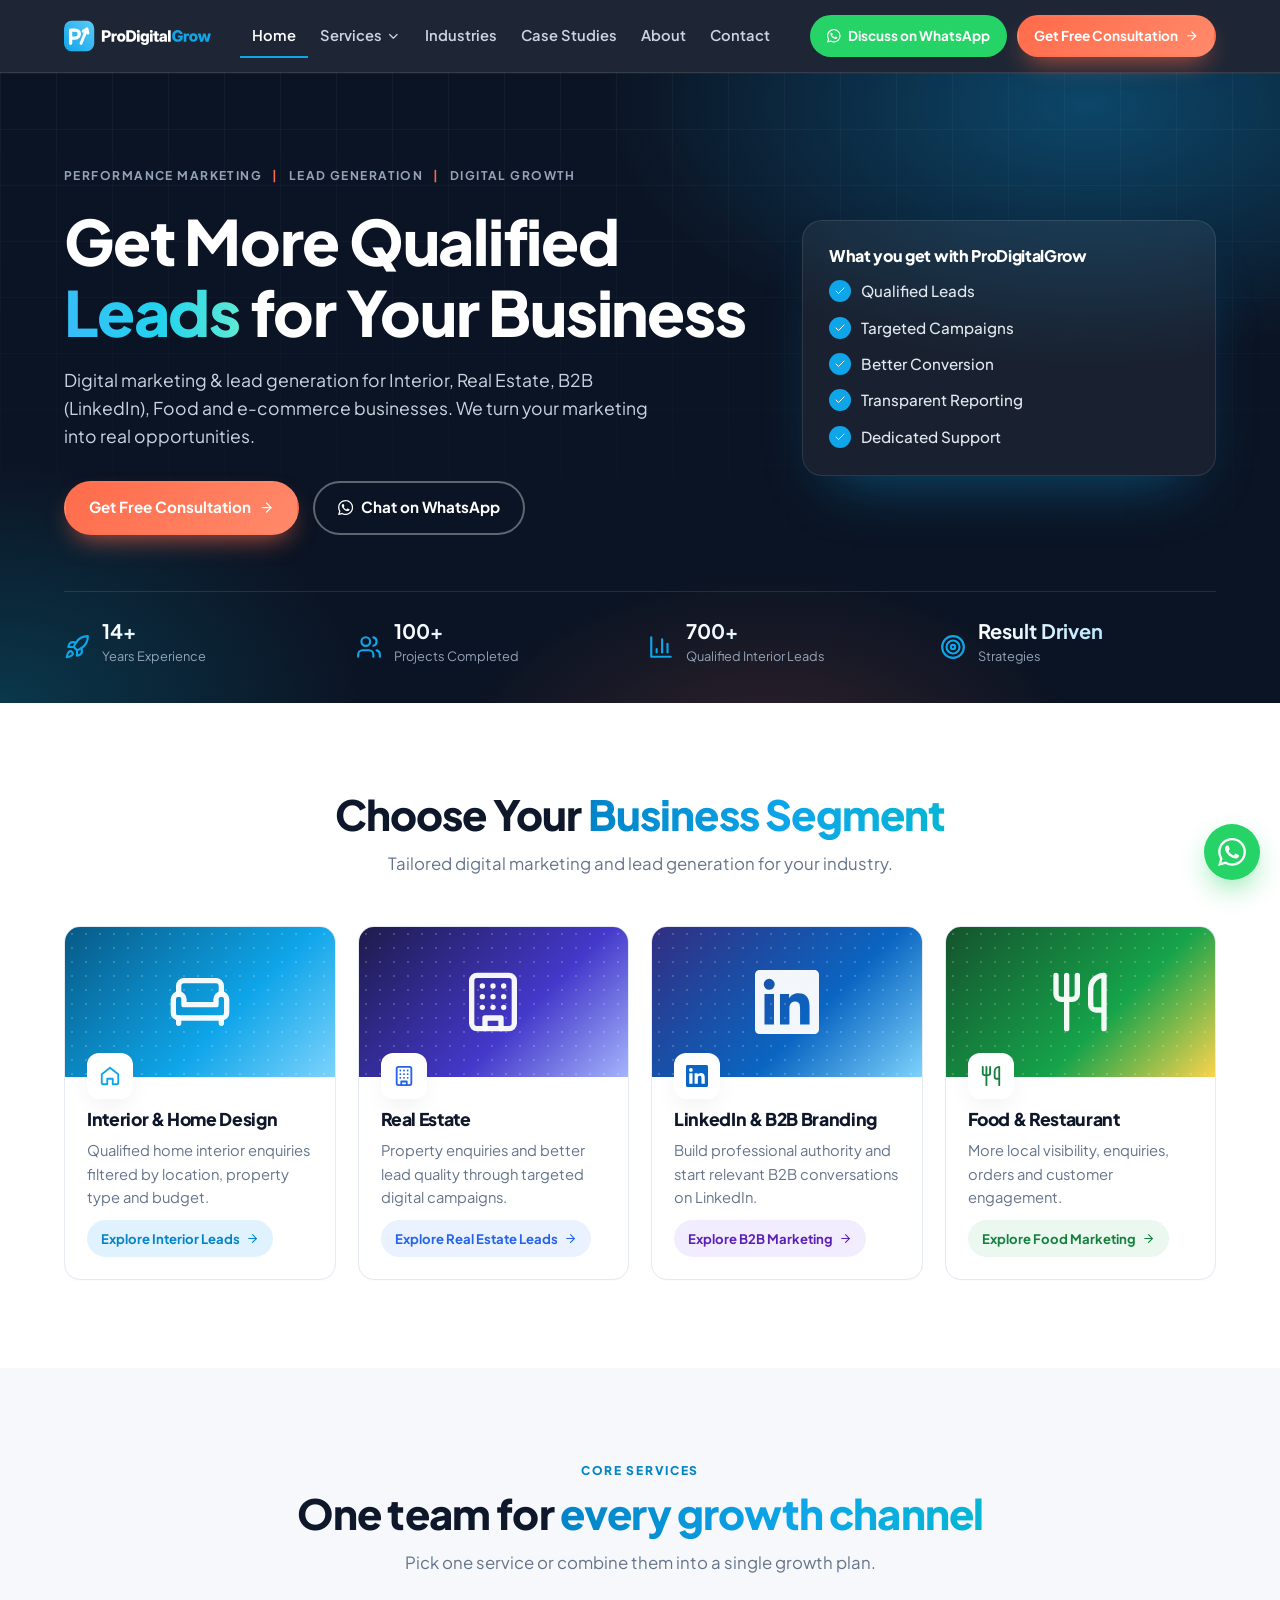
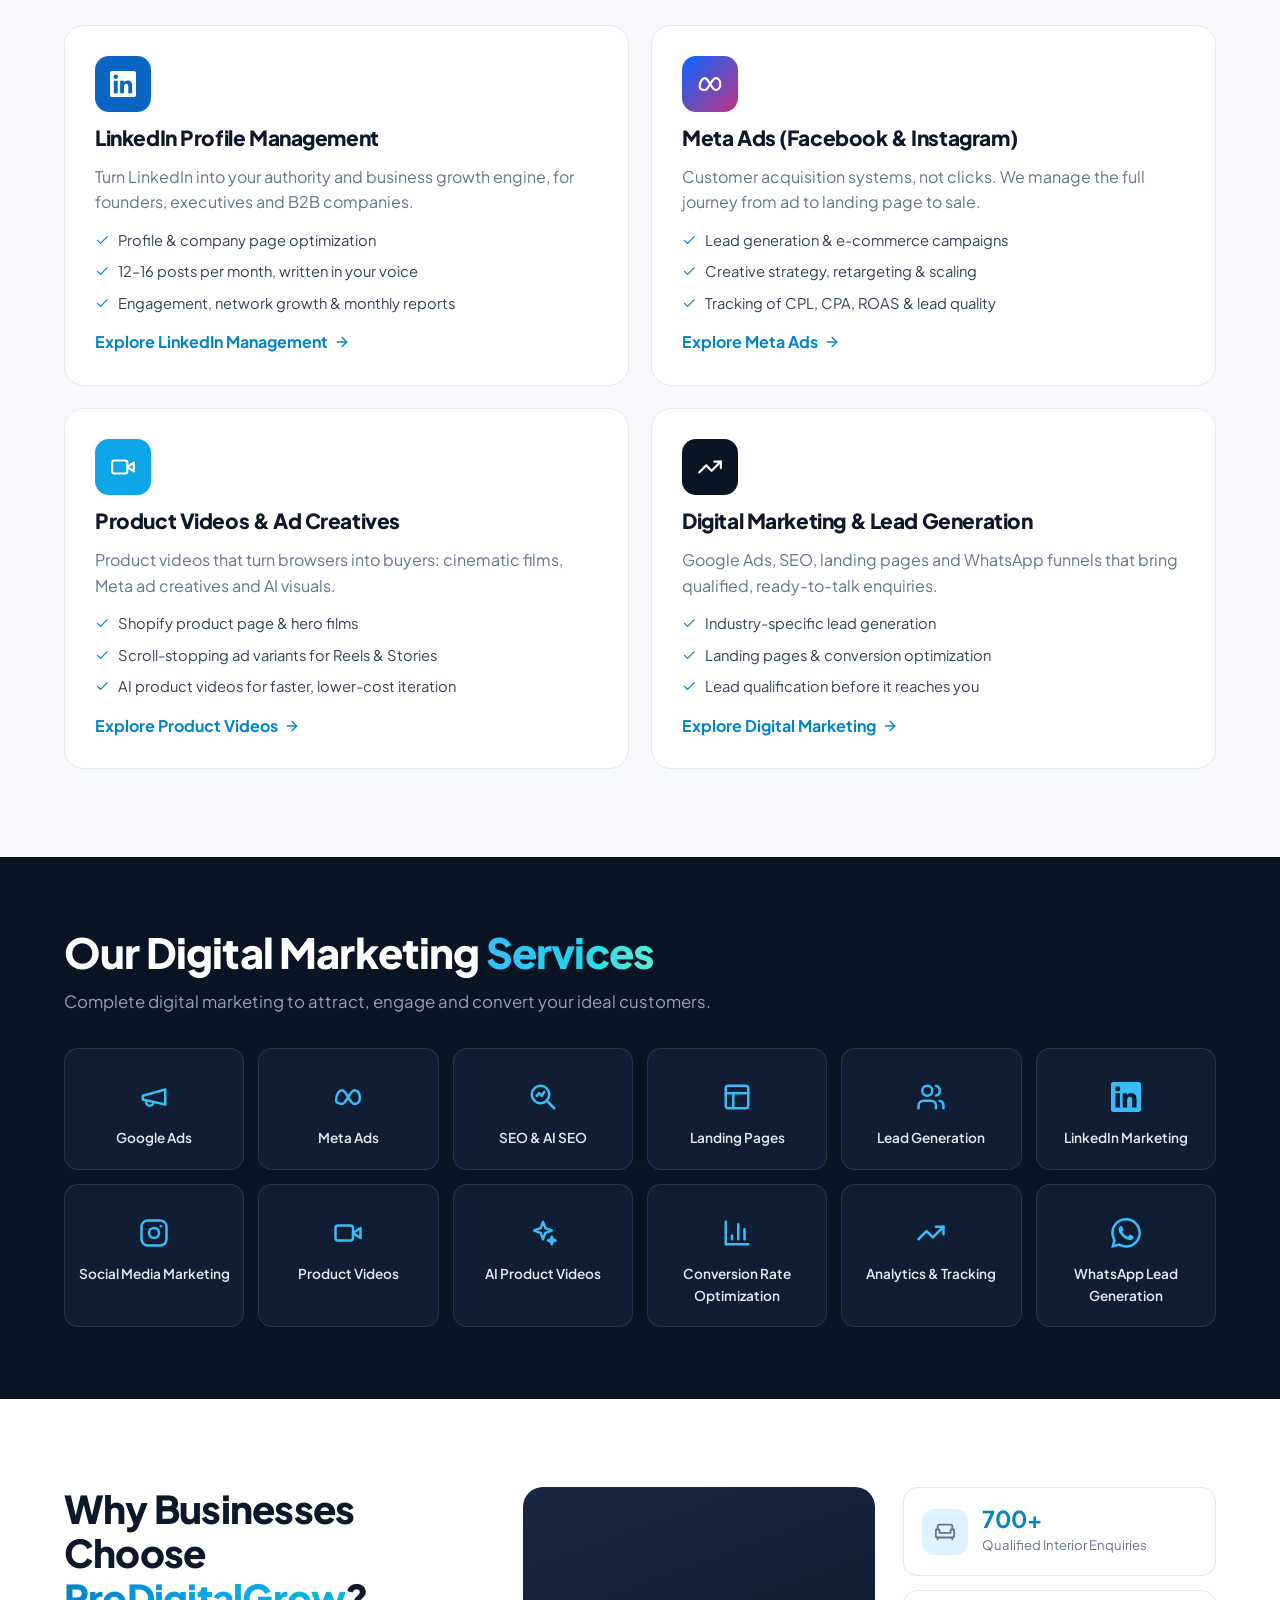
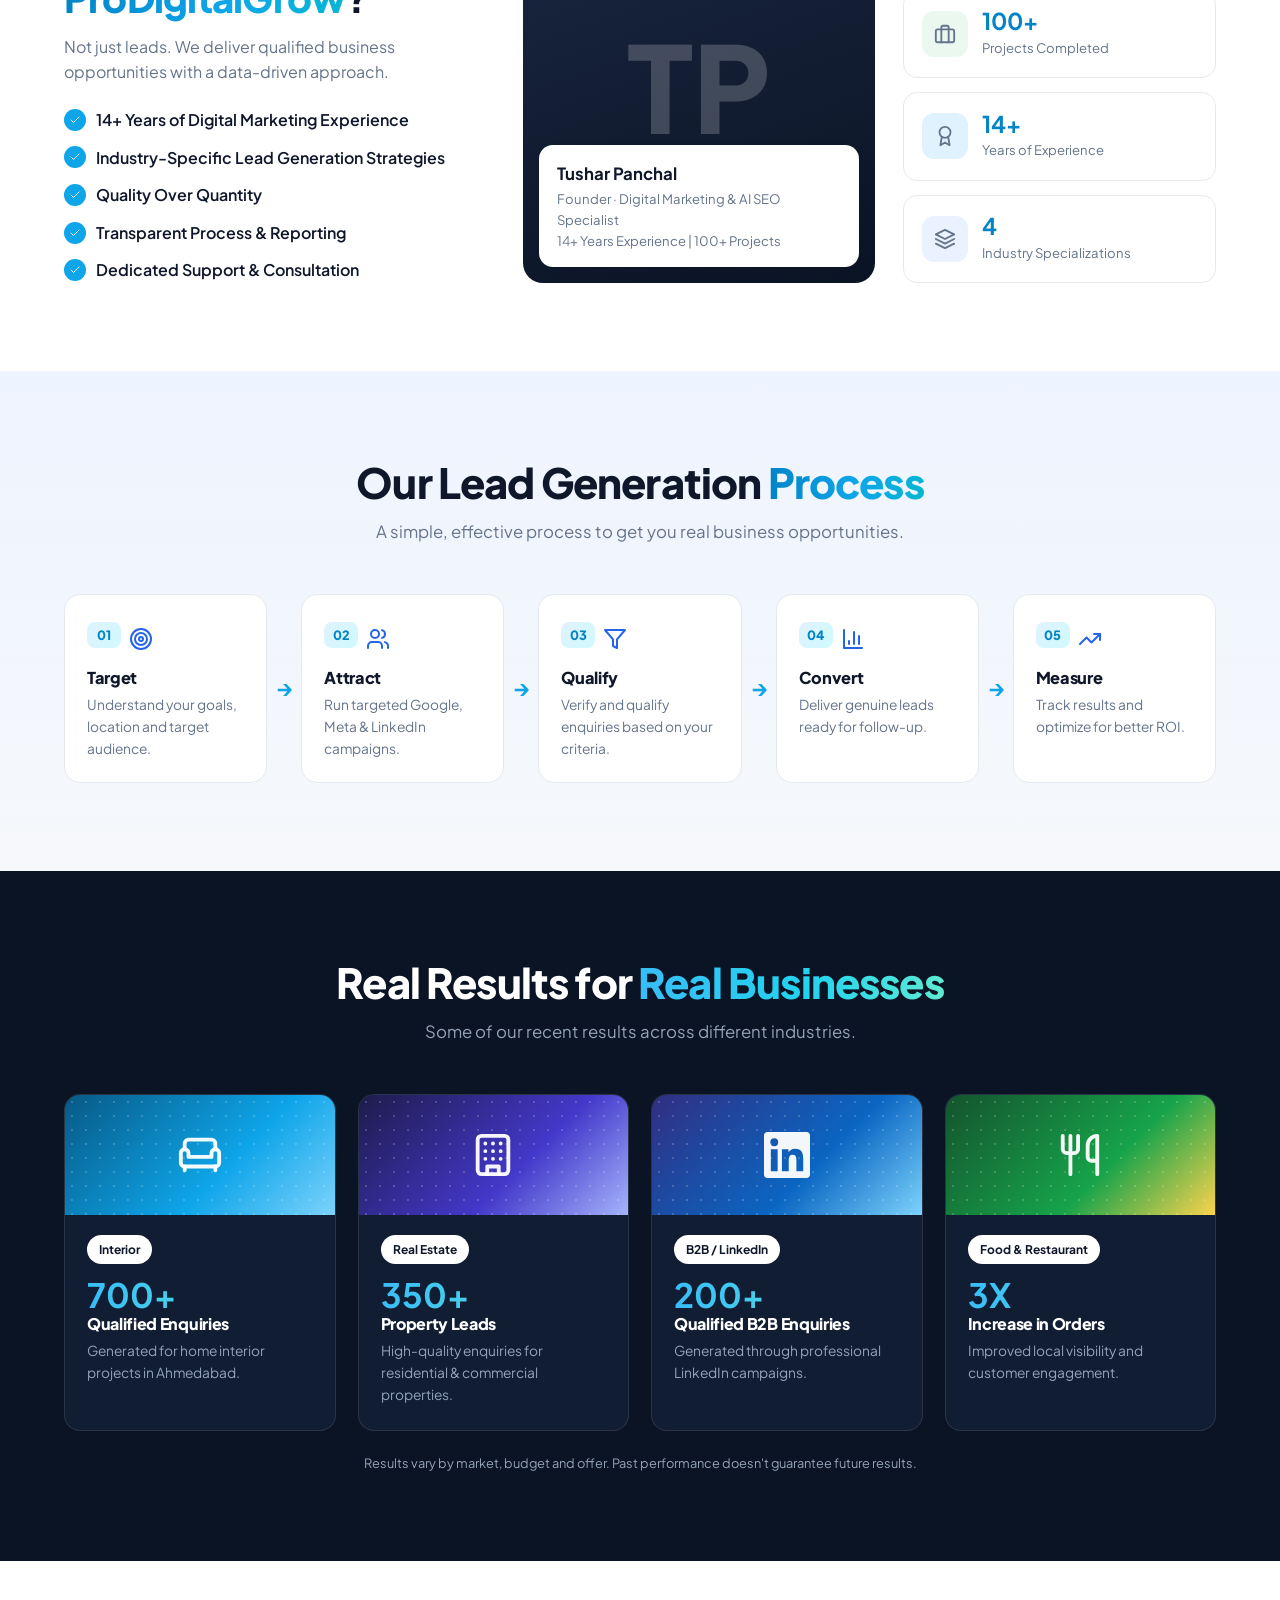
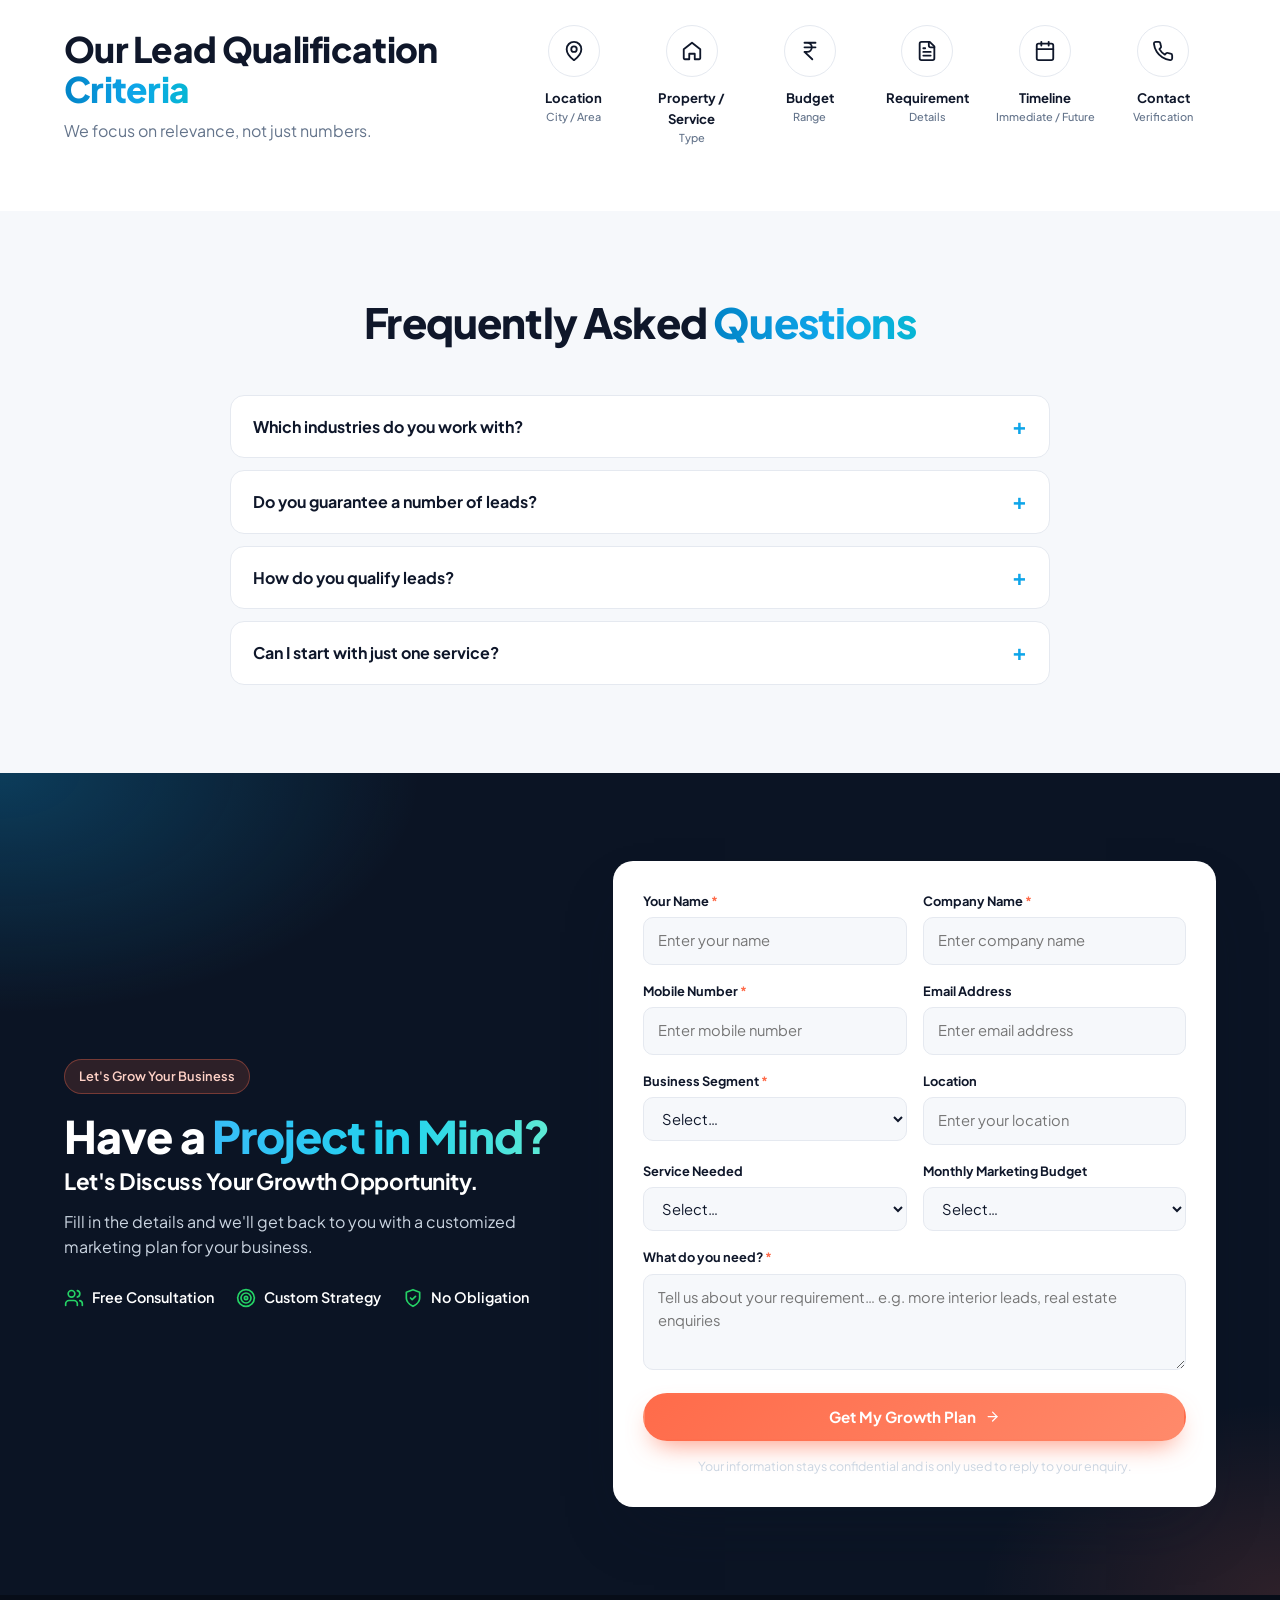
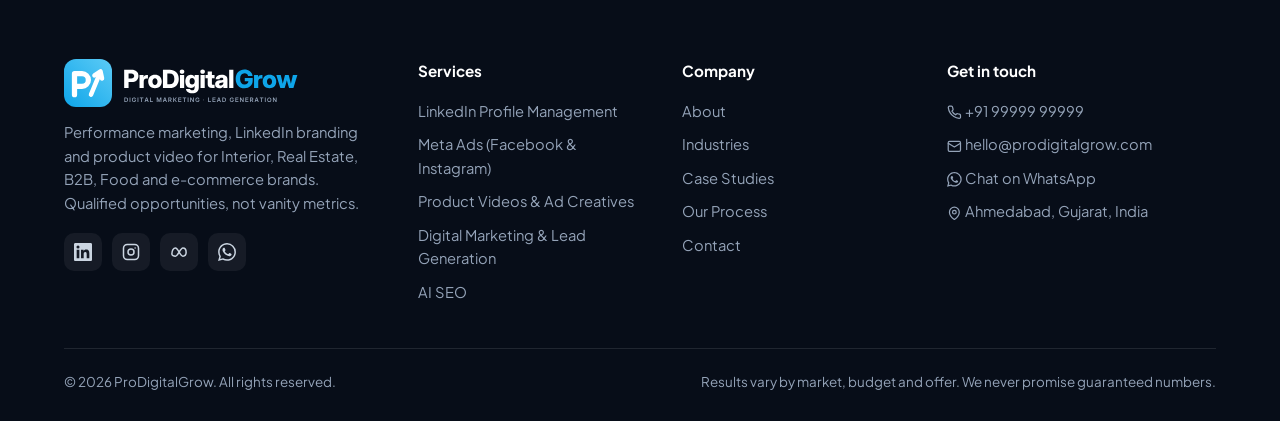
==== commit ecb8a02a: "Add AI SEO page and link it in Services menu and footer Co-Authored-By: Claude Sonnet 5.5 <noreply@a" ====
--- a/index.html
+++ b/index.html
@@ -25,7 +25,7 @@
     <button class="burger" aria-label="Open menu" aria-expanded="false"><svg class="svg-i" viewBox="0 0 24 24" fill="none" stroke="currentColor" stroke-width="2" stroke-linecap="round" stroke-linejoin="round" aria-hidden="true"><path d="M4 6h16M4 12h16M4 18h16"/></svg></button>
     <ul class="menu">
       <li><a href="index.html" class="active">Home</a></li>
-      <li><a href="index.html#services">Services <svg class="svg-i" viewBox="0 0 24 24" fill="none" stroke="currentColor" stroke-width="2" stroke-linecap="round" stroke-linejoin="round" aria-hidden="true"><path d="m6 9 6 6 6-6"/></svg></a><ul class="dropdown"><li><a href="linkedin-profile-management.html"><span class="di"><svg class="svg-i" viewBox="0 0 24 24" fill="currentColor" aria-hidden="true"><path d="M20.45 20.45h-3.55v-5.57c0-1.33-.02-3.04-1.85-3.04-1.86 0-2.14 1.45-2.14 2.94v5.67H9.36V9h3.41v1.56h.05c.48-.9 1.64-1.85 3.37-1.85 3.6 0 4.27 2.37 4.27 5.46v6.28zM5.34 7.43a2.06 2.06 0 1 1 0-4.12 2.06 2.06 0 0 1 0 4.12zM7.12 20.45H3.56V9h3.56v11.45zM22.22 0H1.77C.79 0 0 .77 0 1.73v20.54C0 23.23.79 24 1.77 24h20.45c.98 0 1.78-.77 1.78-1.73V1.73C24 .77 23.2 0 22.22 0z"/></svg></span><span><b>LinkedIn Profile Management</b><span>Personal branding & company pages for founders and B2B</span></span></a></li><li><a href="meta-ads.html"><span class="di"><svg class="svg-i" viewBox="0 0 24 24" fill="none" stroke="currentColor" stroke-width="2" stroke-linecap="round" stroke-linejoin="round" aria-hidden="true"><path d="M2.5 14.5c0-4.2 2.2-8 4.8-8 3.6 0 6 11 9.9 11 2.4 0 4.3-2.1 4.3-5.2S19.8 6.5 17.3 6.5c-3.9 0-6.4 11-10 11-2.6 0-4.8-.9-4.8-3z"/></svg></span><span><b>Meta Ads (Facebook & Instagram)</b><span>Full-funnel campaigns for leads and e-commerce sales</span></span></a></li><li><a href="product-video.html"><span class="di"><svg class="svg-i" viewBox="0 0 24 24" fill="none" stroke="currentColor" stroke-width="2" stroke-linecap="round" stroke-linejoin="round" aria-hidden="true"><path d="m22 8-6 4 6 4V8Z"/><rect x="2" y="6" width="14" height="12" rx="2"/></svg></span><span><b>Product Videos & Ad Creatives</b><span>Cinematic, AI and ad-ready videos for Shopify brands</span></span></a></li><li><a href="digital-marketing.html"><span class="di"><svg class="svg-i" viewBox="0 0 24 24" fill="none" stroke="currentColor" stroke-width="2" stroke-linecap="round" stroke-linejoin="round" aria-hidden="true"><path d="m22 7-8.5 8.5-5-5L2 17"/><path d="M16 7h6v6"/></svg></span><span><b>Digital Marketing & Lead Generation</b><span>Google Ads, SEO, landing pages, WhatsApp leads</span></span></a></li></ul></li>
+      <li><a href="index.html#services">Services <svg class="svg-i" viewBox="0 0 24 24" fill="none" stroke="currentColor" stroke-width="2" stroke-linecap="round" stroke-linejoin="round" aria-hidden="true"><path d="m6 9 6 6 6-6"/></svg></a><ul class="dropdown"><li><a href="linkedin-profile-management.html"><span class="di"><svg class="svg-i" viewBox="0 0 24 24" fill="currentColor" aria-hidden="true"><path d="M20.45 20.45h-3.55v-5.57c0-1.33-.02-3.04-1.85-3.04-1.86 0-2.14 1.45-2.14 2.94v5.67H9.36V9h3.41v1.56h.05c.48-.9 1.64-1.85 3.37-1.85 3.6 0 4.27 2.37 4.27 5.46v6.28zM5.34 7.43a2.06 2.06 0 1 1 0-4.12 2.06 2.06 0 0 1 0 4.12zM7.12 20.45H3.56V9h3.56v11.45zM22.22 0H1.77C.79 0 0 .77 0 1.73v20.54C0 23.23.79 24 1.77 24h20.45c.98 0 1.78-.77 1.78-1.73V1.73C24 .77 23.2 0 22.22 0z"/></svg></span><span><b>LinkedIn Profile Management</b><span>Personal branding & company pages for founders and B2B</span></span></a></li><li><a href="meta-ads.html"><span class="di"><svg class="svg-i" viewBox="0 0 24 24" fill="none" stroke="currentColor" stroke-width="2" stroke-linecap="round" stroke-linejoin="round" aria-hidden="true"><path d="M2.5 14.5c0-4.2 2.2-8 4.8-8 3.6 0 6 11 9.9 11 2.4 0 4.3-2.1 4.3-5.2S19.8 6.5 17.3 6.5c-3.9 0-6.4 11-10 11-2.6 0-4.8-.9-4.8-3z"/></svg></span><span><b>Meta Ads (Facebook & Instagram)</b><span>Full-funnel campaigns for leads and e-commerce sales</span></span></a></li><li><a href="product-video.html"><span class="di"><svg class="svg-i" viewBox="0 0 24 24" fill="none" stroke="currentColor" stroke-width="2" stroke-linecap="round" stroke-linejoin="round" aria-hidden="true"><path d="m22 8-6 4 6 4V8Z"/><rect x="2" y="6" width="14" height="12" rx="2"/></svg></span><span><b>Product Videos & Ad Creatives</b><span>Cinematic, AI and ad-ready videos for Shopify brands</span></span></a></li><li><a href="digital-marketing.html"><span class="di"><svg class="svg-i" viewBox="0 0 24 24" fill="none" stroke="currentColor" stroke-width="2" stroke-linecap="round" stroke-linejoin="round" aria-hidden="true"><path d="m22 7-8.5 8.5-5-5L2 17"/><path d="M16 7h6v6"/></svg></span><span><b>Digital Marketing & Lead Generation</b><span>Google Ads, SEO, landing pages, WhatsApp leads</span></span></a></li><li><a href="ai-seo.html"><span class="di"><svg class="svg-i" viewBox="0 0 24 24" fill="none" stroke="currentColor" stroke-width="2" stroke-linecap="round" stroke-linejoin="round" aria-hidden="true"><circle cx="11" cy="11" r="8"/><path d="m21 21-4.3-4.3"/></svg></span><span><b>AI SEO</b><span>GEO, AEO and visibility in AI-powered search</span></span></a></li></ul></li>
       <li><a href="digital-marketing.html#industries">Industries</a></li>
       <li><a href="index.html#results">Case Studies</a></li>
       <li><a href="index.html#about">About</a></li>
@@ -205,7 +205,7 @@
           <a data-wa="Hi ProDigitalGrow!" href="#contact" aria-label="WhatsApp"><svg class="svg-i" viewBox="0 0 24 24" fill="currentColor" aria-hidden="true"><path d="M17.47 14.38c-.3-.15-1.76-.87-2.03-.97-.27-.1-.47-.15-.67.15-.2.3-.77.97-.94 1.16-.17.2-.35.22-.64.08-.3-.15-1.26-.46-2.39-1.48-.88-.79-1.48-1.76-1.65-2.06-.17-.3-.02-.46.13-.6.13-.14.3-.35.45-.52.15-.18.2-.3.3-.5.1-.2.05-.37-.03-.52-.07-.15-.67-1.61-.92-2.2-.24-.58-.49-.5-.67-.51h-.57c-.2 0-.52.07-.79.37-.27.3-1.04 1.02-1.04 2.48s1.07 2.88 1.21 3.07c.15.2 2.1 3.2 5.08 4.49.71.31 1.26.49 1.7.63.71.22 1.36.19 1.87.12.57-.09 1.76-.72 2-1.41.25-.7.25-1.29.17-1.41-.07-.13-.27-.2-.57-.35m-5.42 7.4h-.01a9.87 9.87 0 0 1-5.03-1.38l-.36-.21-3.74.98 1-3.65-.24-.37a9.86 9.86 0 0 1-1.51-5.26c0-5.45 4.44-9.88 9.89-9.88 2.64 0 5.12 1.03 6.99 2.9a9.83 9.83 0 0 1 2.89 6.99c0 5.45-4.44 9.88-9.88 9.88m8.41-18.3A11.82 11.82 0 0 0 12.05 0C5.5 0 .16 5.34.16 11.89c0 2.1.55 4.14 1.59 5.95L.06 24l6.3-1.65a11.88 11.88 0 0 0 5.68 1.45h.01c6.55 0 11.89-5.34 11.89-11.89a11.82 11.82 0 0 0-3.48-8.41Z"/></svg></a>
         </div>
       </div>
-      <div><h5>Services</h5><ul><li><a href="linkedin-profile-management.html">LinkedIn Profile Management</a></li><li><a href="meta-ads.html">Meta Ads (Facebook & Instagram)</a></li><li><a href="product-video.html">Product Videos & Ad Creatives</a></li><li><a href="digital-marketing.html">Digital Marketing & Lead Generation</a></li></ul></div>
+      <div><h5>Services</h5><ul><li><a href="linkedin-profile-management.html">LinkedIn Profile Management</a></li><li><a href="meta-ads.html">Meta Ads (Facebook & Instagram)</a></li><li><a href="product-video.html">Product Videos & Ad Creatives</a></li><li><a href="digital-marketing.html">Digital Marketing & Lead Generation</a></li><li><a href="ai-seo.html">AI SEO</a></li></ul></div>
       <div><h5>Company</h5><ul>
         <li><a href="index.html#about">About</a></li>
         <li><a href="digital-marketing.html#industries">Industries</a></li>
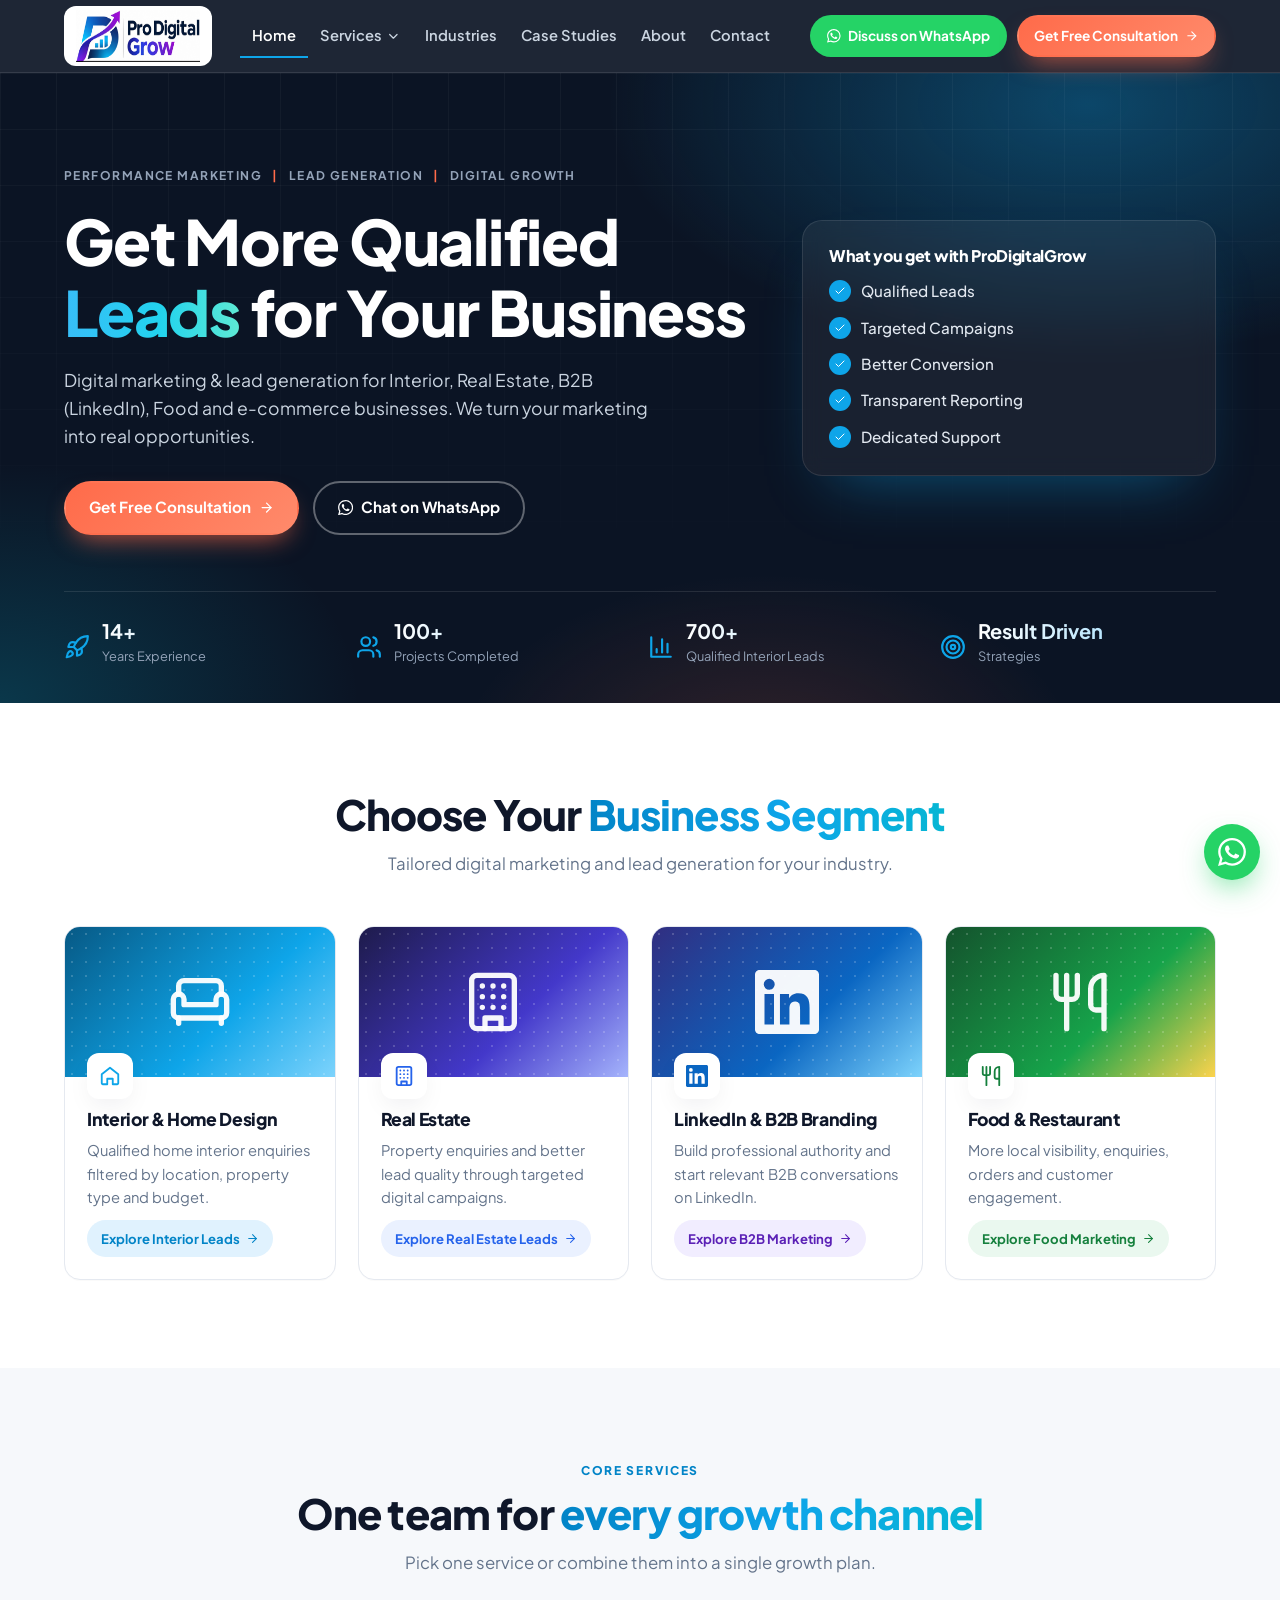
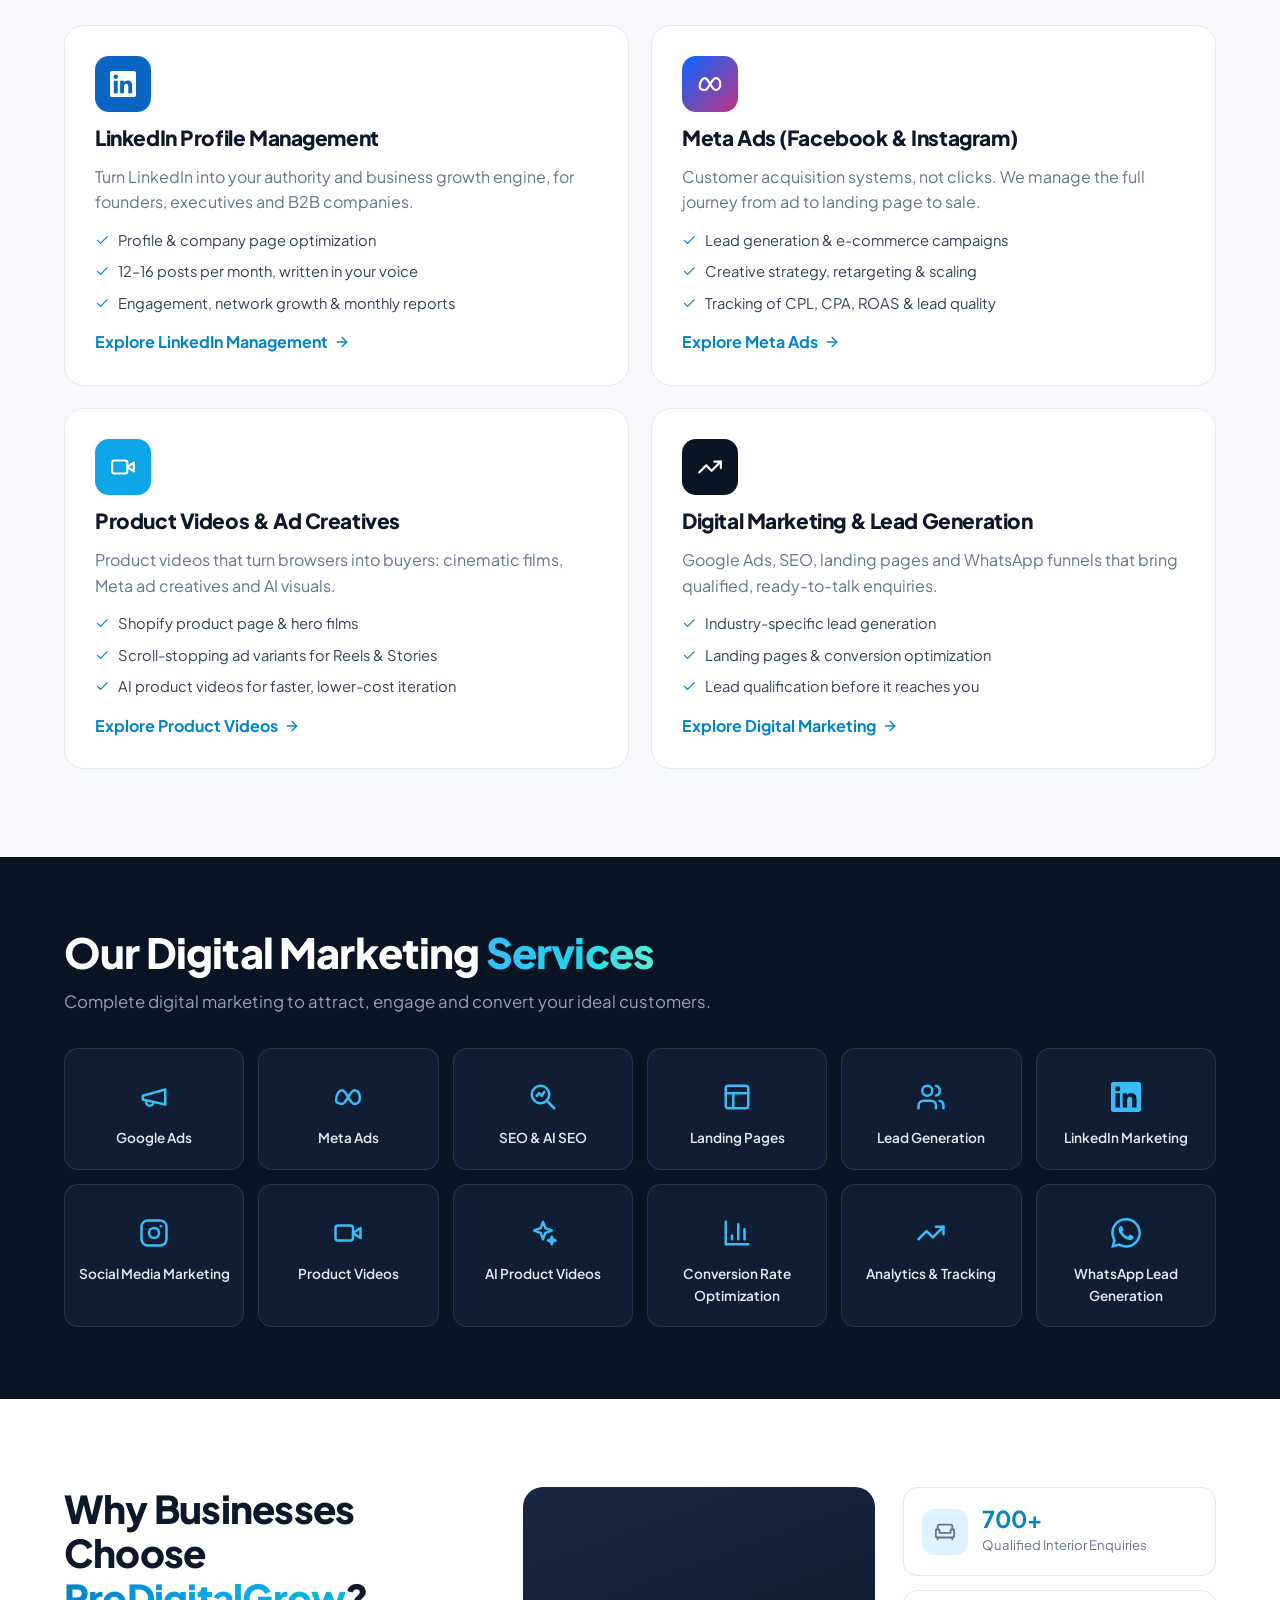
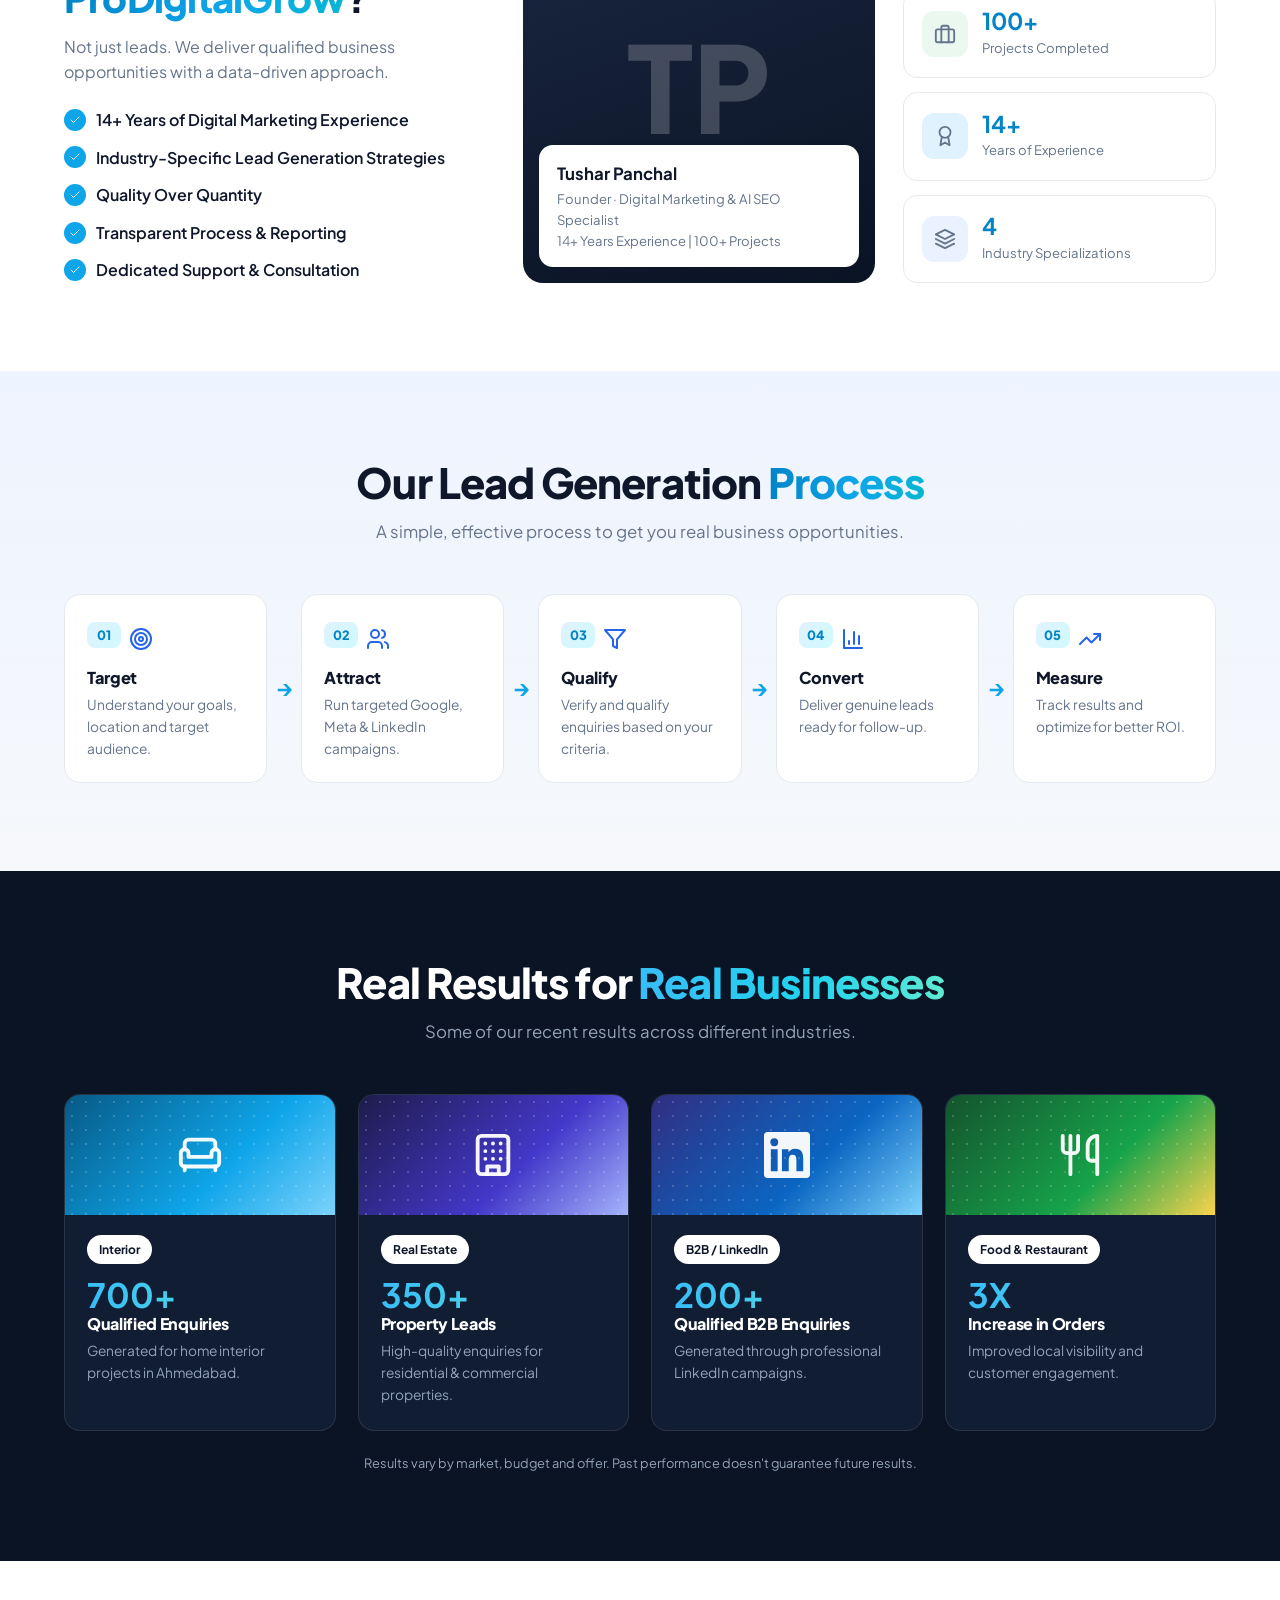
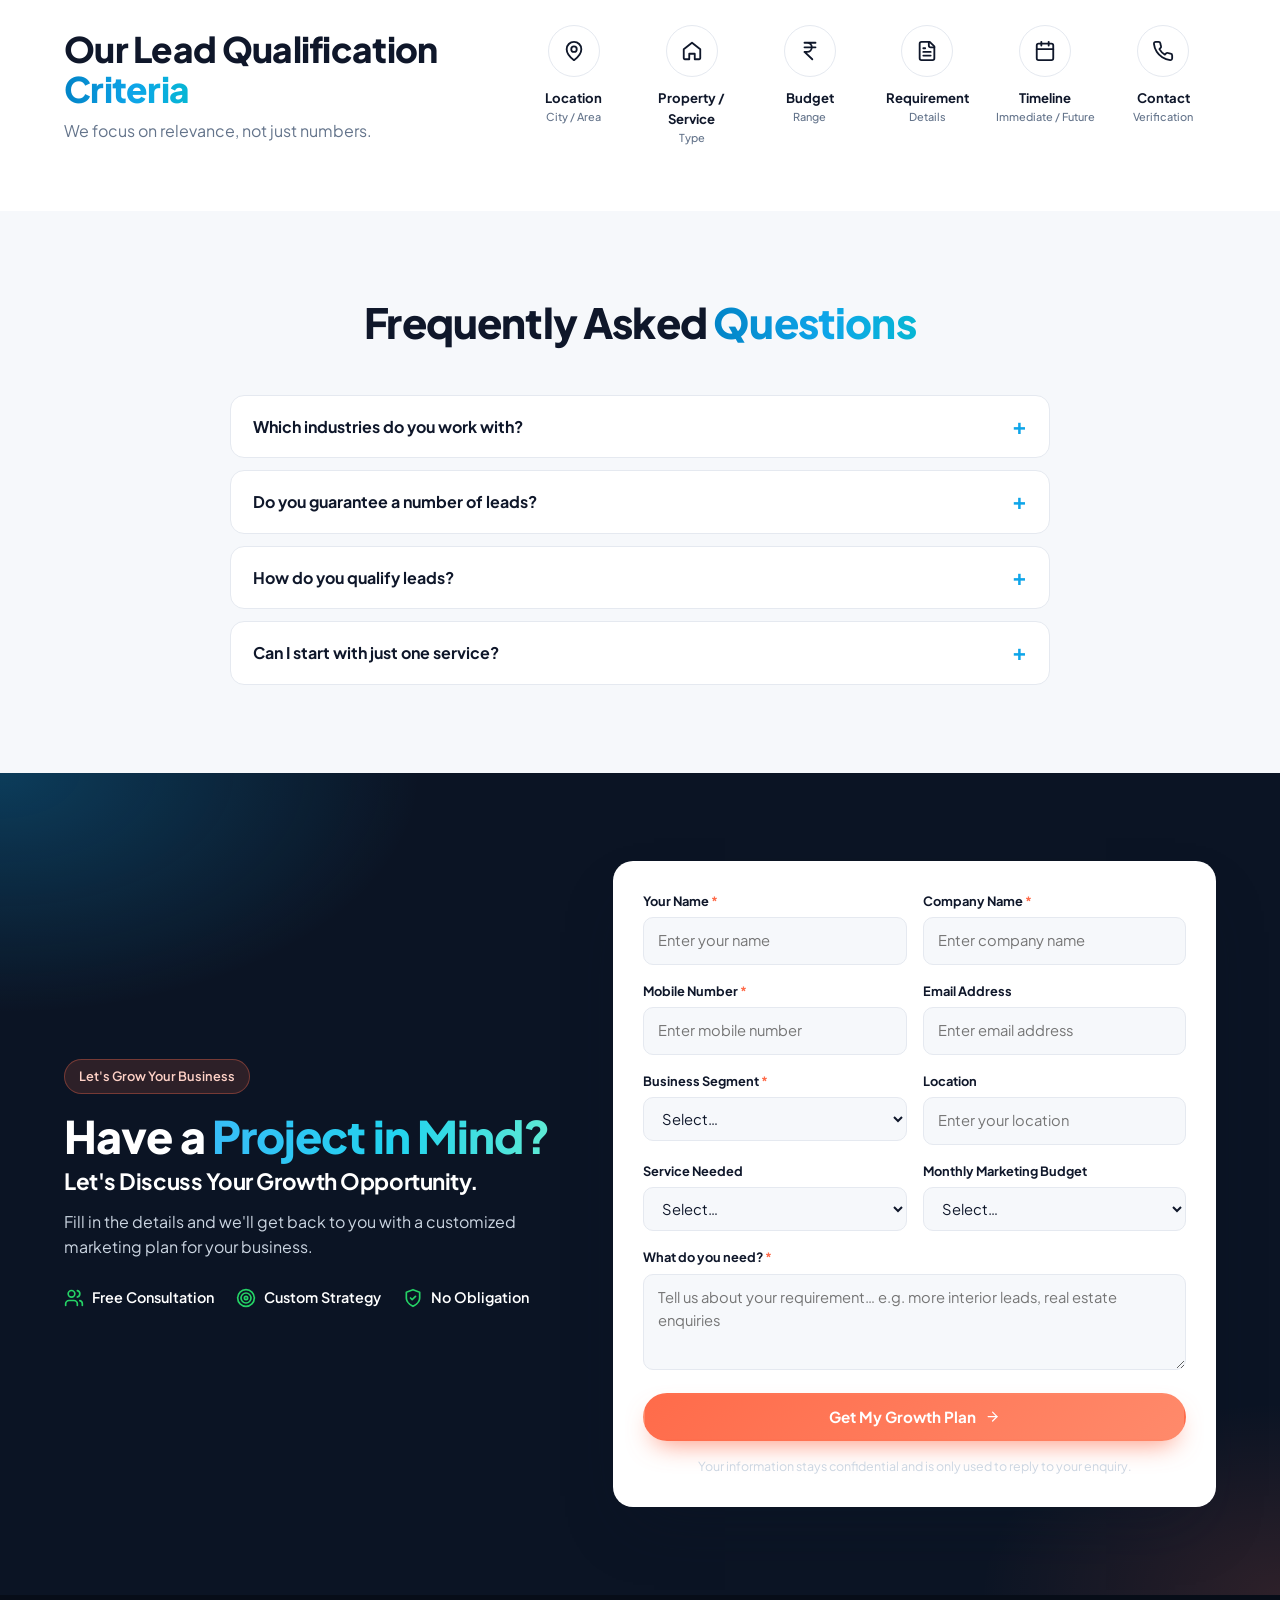
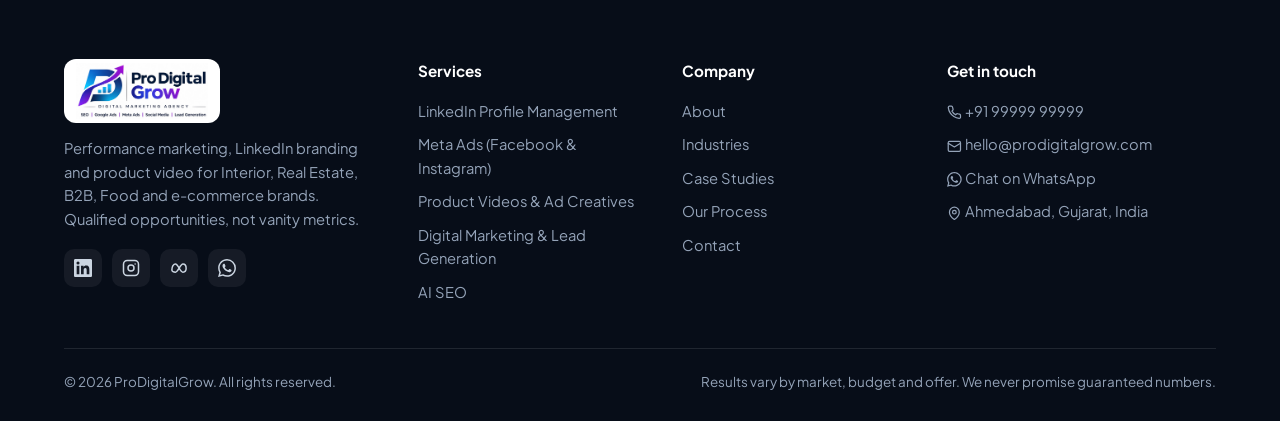
==== commit 8a4f7b36: "Replace logo with new Pro Digital Grow logo and update favicon Co-Authored-By: Claude Sonnet 5.5 <no" ====
--- a/index.html
+++ b/index.html
@@ -9,8 +9,7 @@
 <meta property="og:description" content="ProDigitalGrow helps Interior, Real Estate, B2B and Food businesses get qualified leads through Meta Ads, Google Ads, LinkedIn branding, product videos and SEO.">
 <meta property="og:type" content="website">
 <meta name="theme-color" content="#0B1424">
-<meta property="og:image" content="assets/img/prodigitalgrow-logo.svg">
-<link rel="icon" type="image/svg+xml" href="assets/img/prodigitalgrow-icon.svg">
+<meta property="og:image" content="assets/img/prodigitalgrow-logo.png">
 <link rel="alternate icon" href="assets/img/favicon.ico">
 <link rel="apple-touch-icon" href="assets/img/apple-touch-icon.png">
 <link rel="preconnect" href="https://fonts.googleapis.com">
@@ -21,7 +20,7 @@
 <body>
 <header class="site-header">
   <div class="wrap nav">
-    <a class="logo" href="index.html" aria-label="ProDigitalGrow home"><img src="assets/img/prodigitalgrow-logo-white-no-tagline.svg" alt="ProDigitalGrow" width="188" height="38"></a>
+    <a class="logo" href="index.html" aria-label="ProDigitalGrow home"><img src="assets/img/prodigitalgrow-logo-no-tagline.png" alt="ProDigitalGrow" width="169" height="52"></a>
     <button class="burger" aria-label="Open menu" aria-expanded="false"><svg class="svg-i" viewBox="0 0 24 24" fill="none" stroke="currentColor" stroke-width="2" stroke-linecap="round" stroke-linejoin="round" aria-hidden="true"><path d="M4 6h16M4 12h16M4 18h16"/></svg></button>
     <ul class="menu">
       <li><a href="index.html" class="active">Home</a></li>
@@ -196,7 +195,7 @@
   <div class="wrap">
     <div class="foot-grid">
       <div>
-        <a class="logo foot-logo" href="index.html" aria-label="ProDigitalGrow home"><img src="assets/img/prodigitalgrow-logo-white.svg" alt="ProDigitalGrow: Digital Marketing and Lead Generation" width="235" height="48"></a>
+        <a class="logo foot-logo" href="index.html" aria-label="ProDigitalGrow home"><img src="assets/img/prodigitalgrow-logo.png" alt="ProDigitalGrow: Digital Marketing Agency" width="132" height="56"></a>
         <p>Performance marketing, LinkedIn branding and product video for Interior, Real Estate, B2B, Food and e-commerce brands. Qualified opportunities, not vanity metrics.</p>
         <div class="socials">
           <a href="#" aria-label="LinkedIn"><svg class="svg-i" viewBox="0 0 24 24" fill="currentColor" aria-hidden="true"><path d="M20.45 20.45h-3.55v-5.57c0-1.33-.02-3.04-1.85-3.04-1.86 0-2.14 1.45-2.14 2.94v5.67H9.36V9h3.41v1.56h.05c.48-.9 1.64-1.85 3.37-1.85 3.6 0 4.27 2.37 4.27 5.46v6.28zM5.34 7.43a2.06 2.06 0 1 1 0-4.12 2.06 2.06 0 0 1 0 4.12zM7.12 20.45H3.56V9h3.56v11.45zM22.22 0H1.77C.79 0 0 .77 0 1.73v20.54C0 23.23.79 24 1.77 24h20.45c.98 0 1.78-.77 1.78-1.73V1.73C24 .77 23.2 0 22.22 0z"/></svg></a>
--- a/assets/style.css
+++ b/assets/style.css
@@ -40,8 +40,8 @@
 /* ---------- Header ---------- */
 .site-header{position:sticky;top:0;z-index:50;background:rgba(11,20,36,.92);backdrop-filter:blur(12px);border-bottom:1px solid var(--line-dark)}
 .nav{display:flex;align-items:center;gap:28px;height:72px}
-.logo img{height:44px;width:auto;display:block}.foot-logo img{height:48px}
-.logo{display:flex;align-items:center;gap:10px;color:#fff;font-weight:800;font-size:1.25rem;letter-spacing:-.02em}
+.logo img{height:52px;width:auto;display:block}.foot-logo img{height:56px}
+.logo{display:flex;align-items:center;gap:10px;background:#fff;padding:4px 12px;border-radius:12px;width:fit-content;color:#fff;font-weight:800;font-size:1.25rem;letter-spacing:-.02em}
 .logo-mark{width:34px;height:34px;border-radius:10px;background:linear-gradient(135deg,var(--orange),#FFB04D);display:grid;place-items:center;color:#fff}
 .logo small{display:block;font-size:.62rem;font-weight:600;color:#94A3B8;letter-spacing:.14em;text-transform:uppercase;margin-top:-2px}
 .menu{display:flex;gap:0;list-style:none;margin-left:auto}
@@ -335,7 +335,7 @@
 
 .bg-dark .kicker,.cta .kicker{color:var(--orange-2)}
 .bg-dark .card .ic{color:var(--orange-2)}
-@media (max-width:620px){.logo img{height:32px}}
+@media (max-width:620px){.logo img{height:38px}}
 
 /* Coral accents that draw the eye to actions */
 .badge{background:rgba(255,107,74,.14);border-color:rgba(255,107,74,.35);color:#FFD2C7}
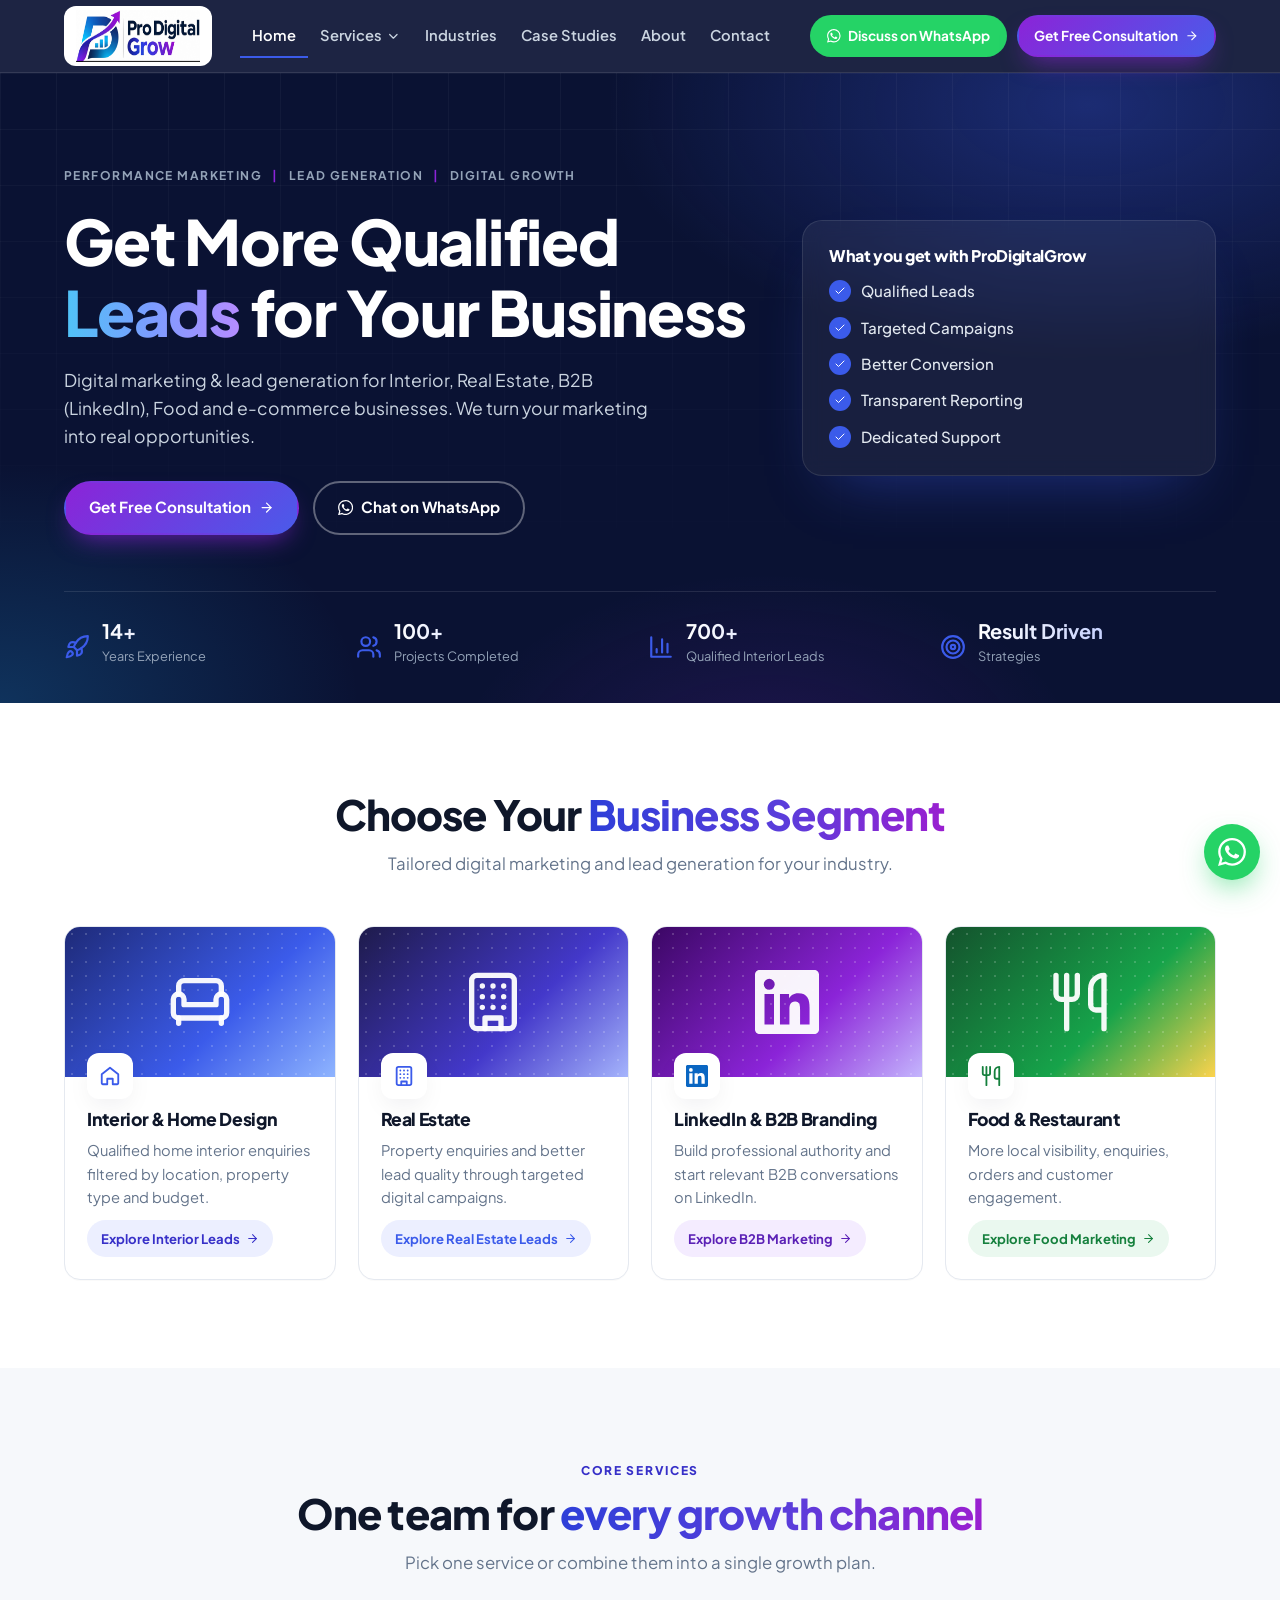
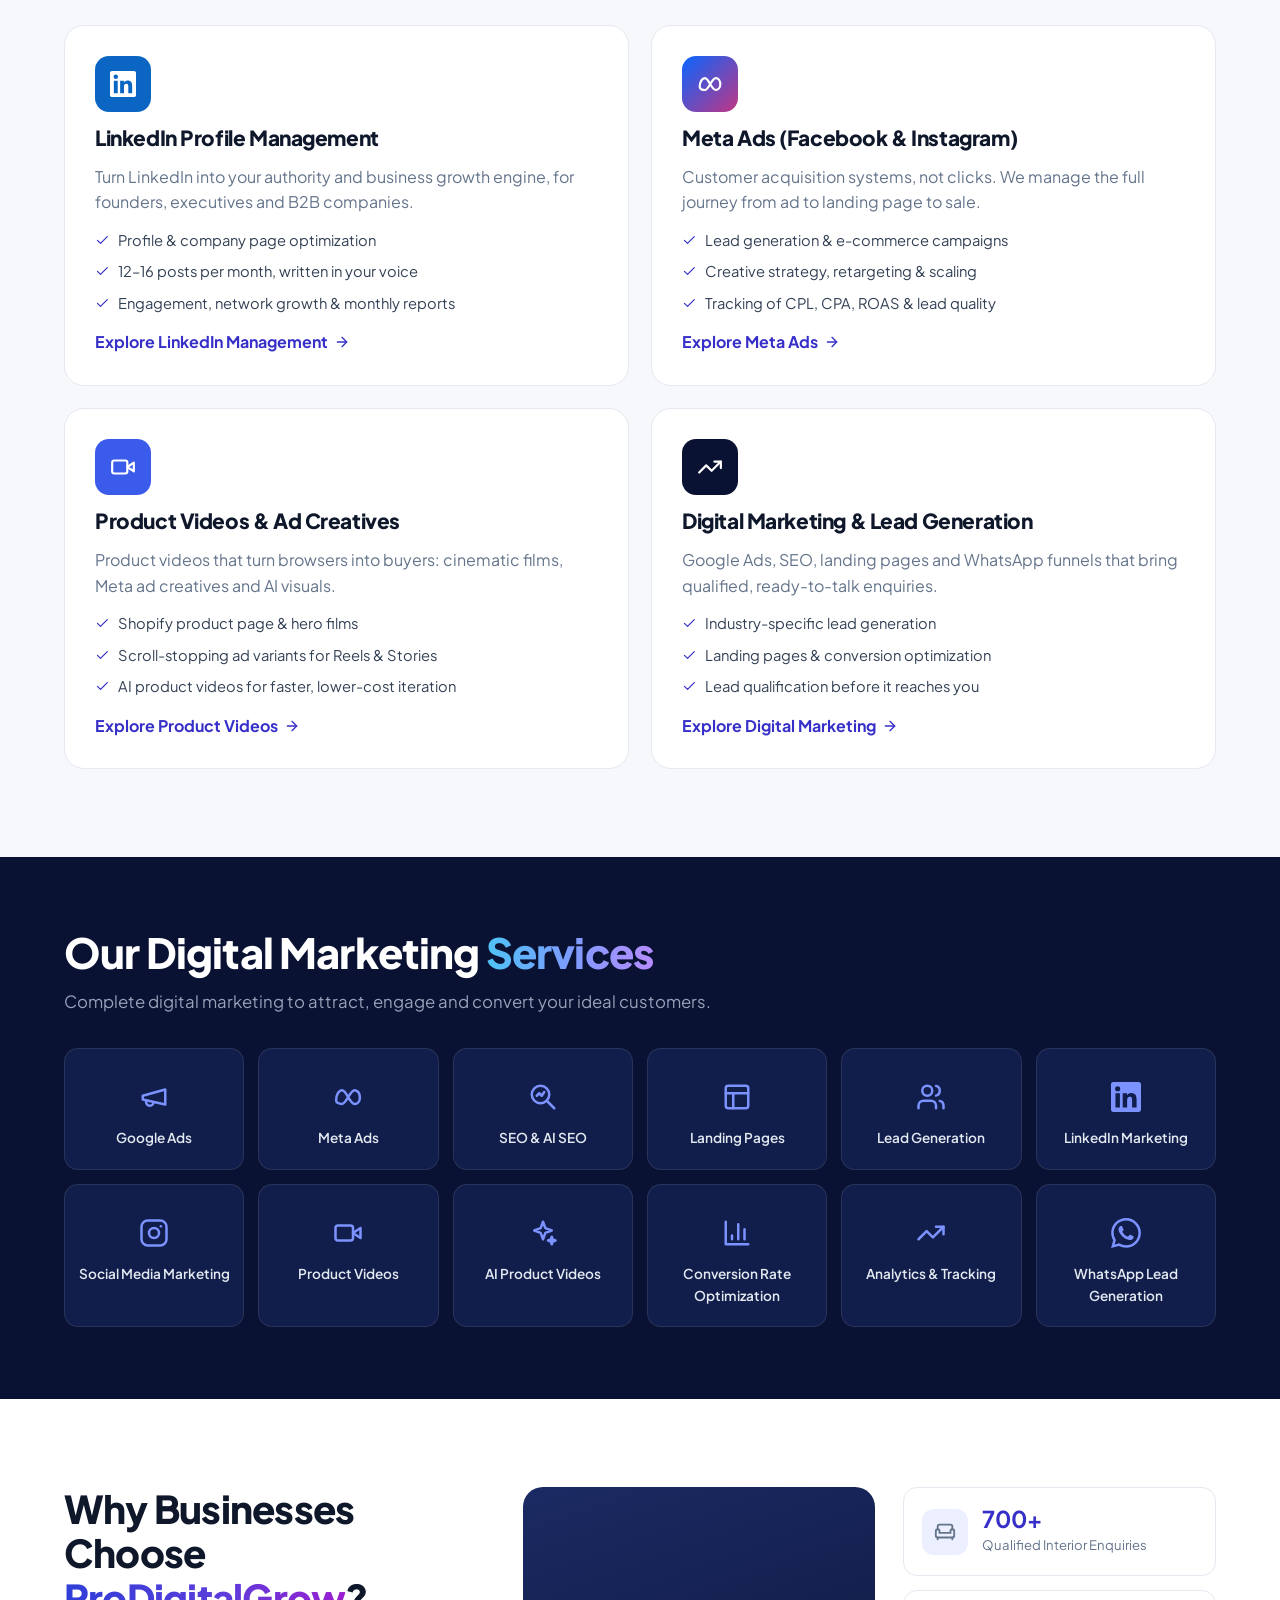
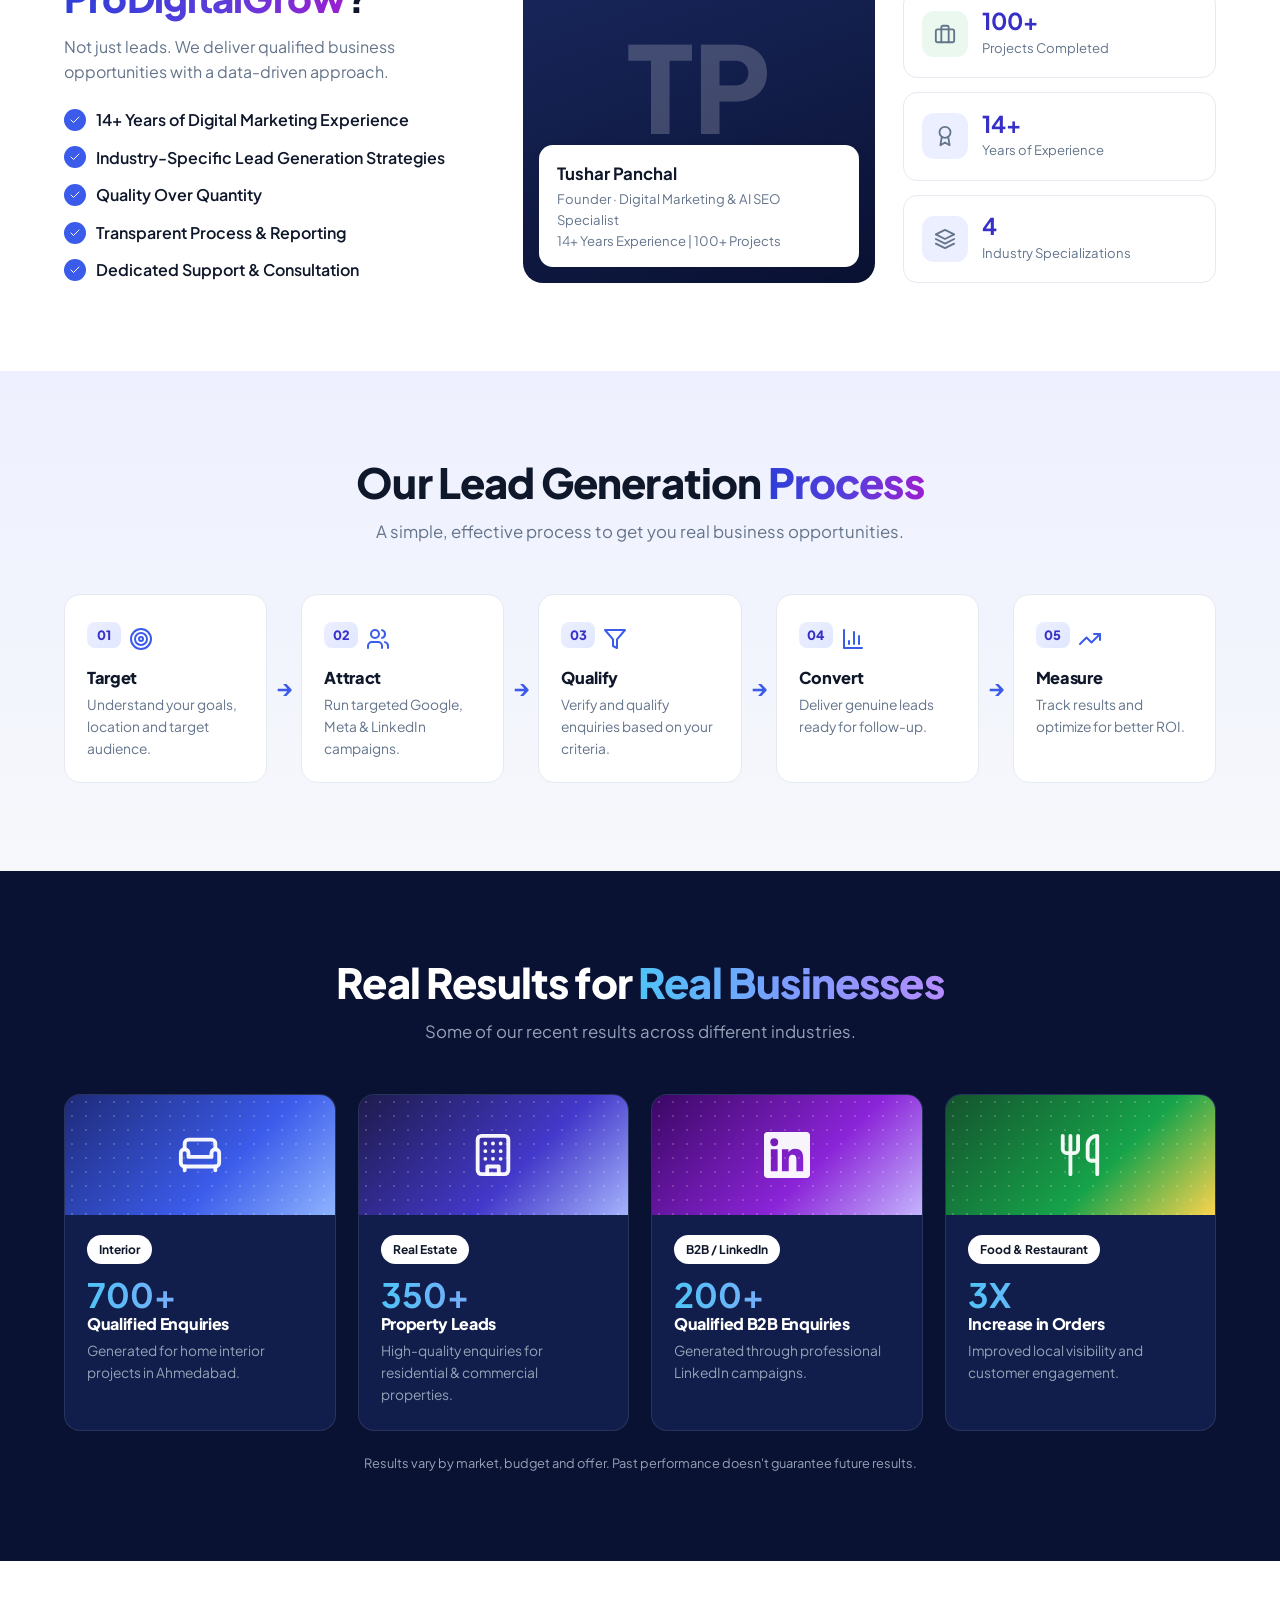
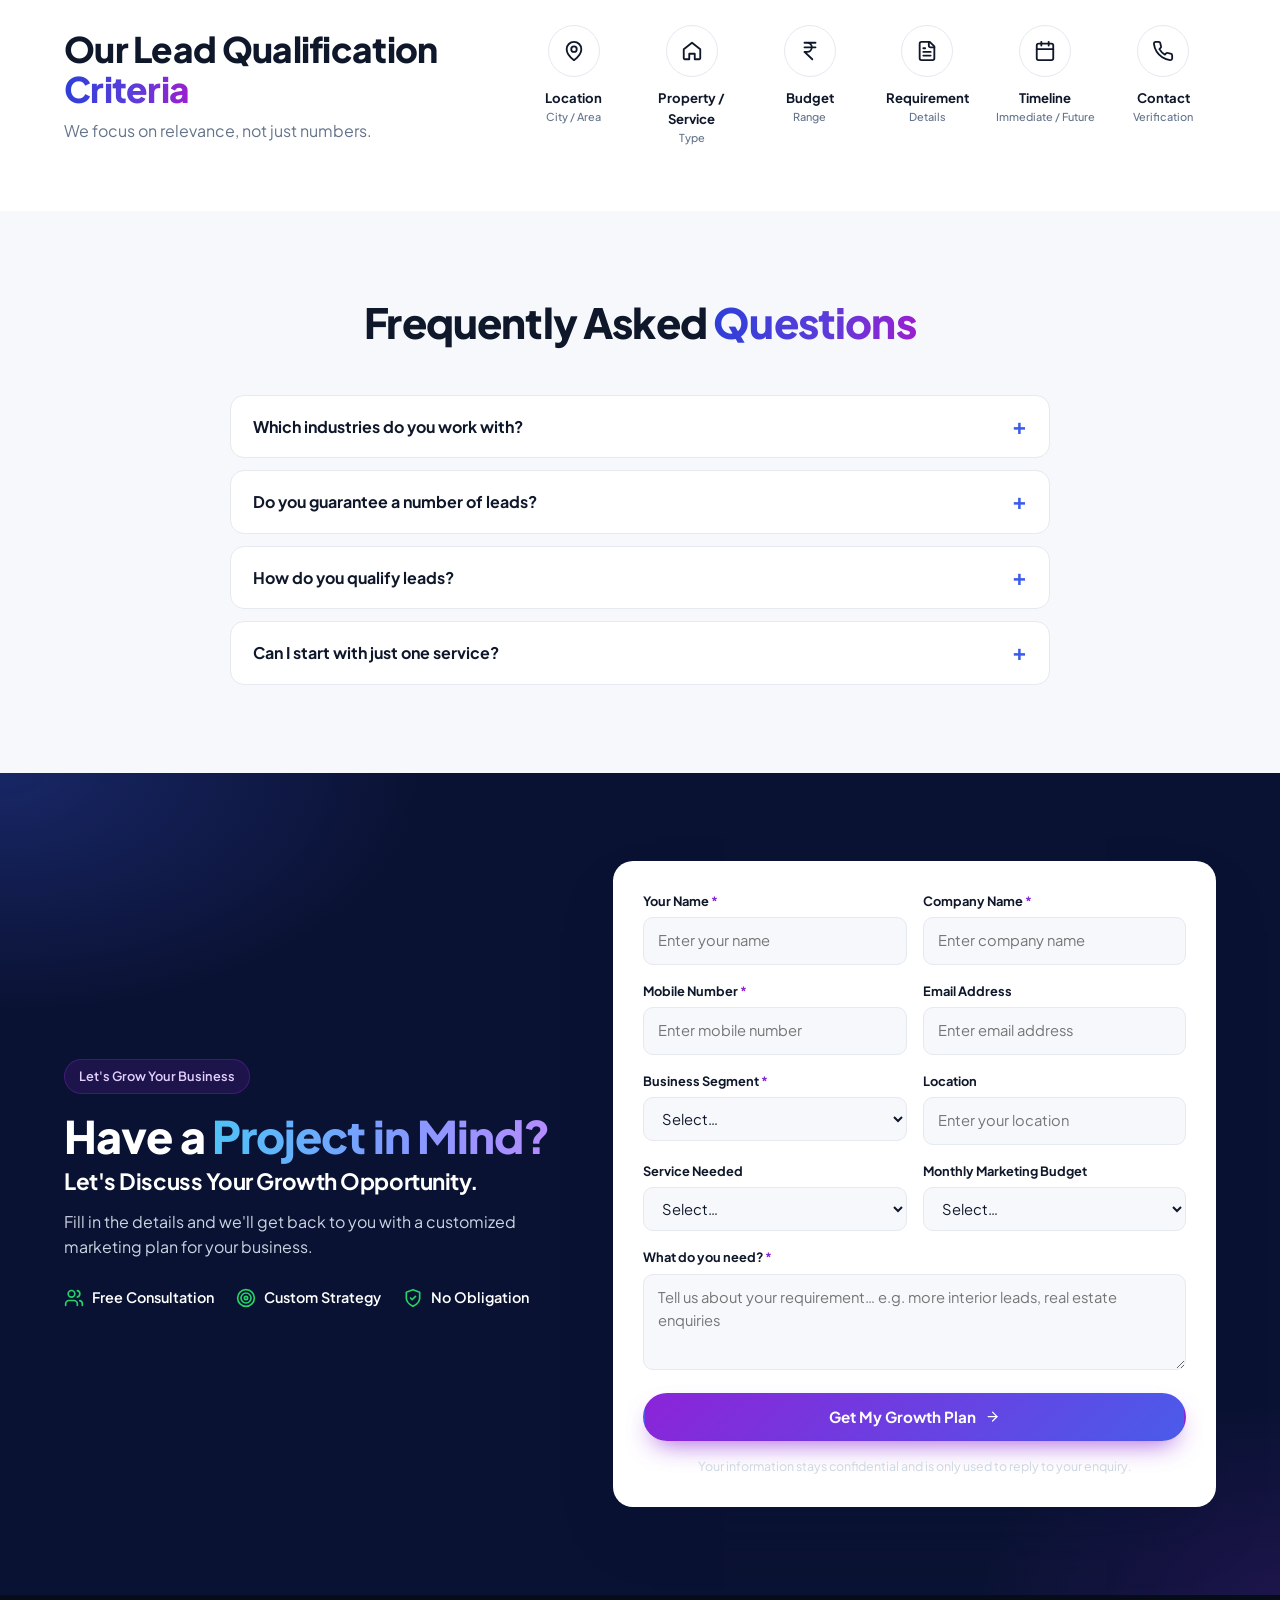
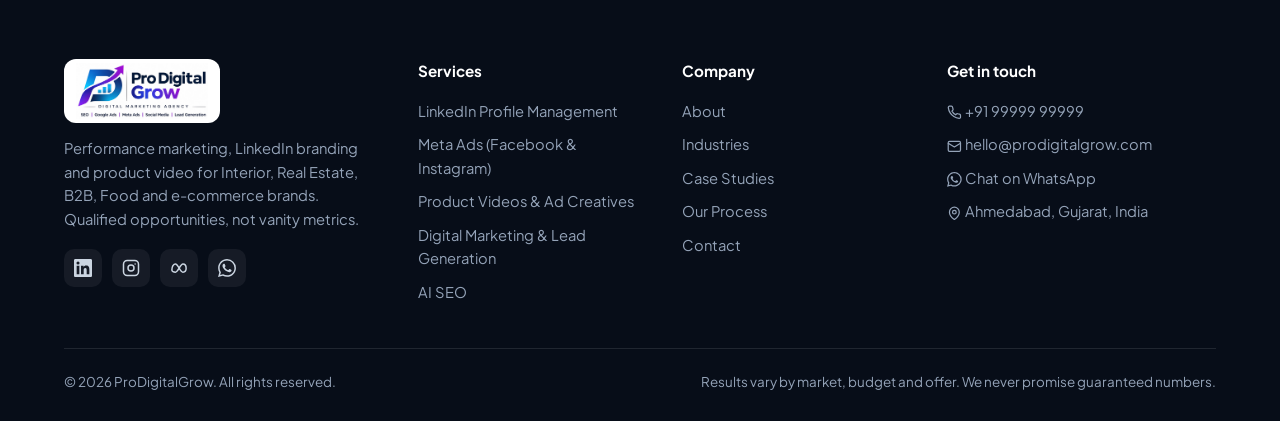
==== commit 591d1921: "Rebrand colors to match logo (navy, royal blue, violet) and add favicon set Co-Authored-By: Claude S" ====
--- a/index.html
+++ b/index.html
@@ -8,9 +8,11 @@
 <meta property="og:title" content="ProDigitalGrow | Digital Marketing & Lead Generation Agency">
 <meta property="og:description" content="ProDigitalGrow helps Interior, Real Estate, B2B and Food businesses get qualified leads through Meta Ads, Google Ads, LinkedIn branding, product videos and SEO.">
 <meta property="og:type" content="website">
-<meta name="theme-color" content="#0B1424">
+<meta name="theme-color" content="#0A1233">
 <meta property="og:image" content="assets/img/prodigitalgrow-logo.png">
-<link rel="alternate icon" href="assets/img/favicon.ico">
+<link rel="icon" type="image/png" sizes="32x32" href="assets/img/favicon-32.png">
+<link rel="icon" type="image/png" sizes="192x192" href="assets/img/favicon-192.png">
+<link rel="shortcut icon" href="assets/img/favicon.ico">
 <link rel="apple-touch-icon" href="assets/img/apple-touch-icon.png">
 <link rel="preconnect" href="https://fonts.googleapis.com">
 <link rel="preconnect" href="https://fonts.gstatic.com" crossorigin>
@@ -129,7 +131,7 @@
   </div>
 </section>
 
-<section class="bg-soft" id="process" style="background:linear-gradient(180deg,#EEF4FF,#F6F8FB)">
+<section class="bg-soft" id="process" style="background:linear-gradient(180deg,#EEF0FF,#F6F8FB)">
   <div class="wrap">
     <div class="sec-head reveal"><h2>Our Lead Generation <span class="hl">Process</span></h2><p>A simple, effective process to get you real business opportunities.</p></div>
     <div class="process"><div class="step reveal"><span class="num">01</span><span class="ic"><svg class="svg-i" viewBox="0 0 24 24" fill="none" stroke="currentColor" stroke-width="2" stroke-linecap="round" stroke-linejoin="round" aria-hidden="true"><circle cx="12" cy="12" r="10"/><circle cx="12" cy="12" r="6"/><circle cx="12" cy="12" r="2"/></svg></span><h4>Target</h4><p>Understand your goals, location and target audience.</p></div><div class="step reveal"><span class="num">02</span><span class="ic"><svg class="svg-i" viewBox="0 0 24 24" fill="none" stroke="currentColor" stroke-width="2" stroke-linecap="round" stroke-linejoin="round" aria-hidden="true"><path d="M16 21v-2a4 4 0 0 0-4-4H6a4 4 0 0 0-4 4v2"/><circle cx="9" cy="7" r="4"/><path d="M22 21v-2a4 4 0 0 0-3-3.87M16 3.13a4 4 0 0 1 0 7.75"/></svg></span><h4>Attract</h4><p>Run targeted Google, Meta &amp; LinkedIn campaigns.</p></div><div class="step reveal"><span class="num">03</span><span class="ic"><svg class="svg-i" viewBox="0 0 24 24" fill="none" stroke="currentColor" stroke-width="2" stroke-linecap="round" stroke-linejoin="round" aria-hidden="true"><path d="M22 3H2l8 9.46V19l4 2v-8.54z"/></svg></span><h4>Qualify</h4><p>Verify and qualify enquiries based on your criteria.</p></div><div class="step reveal"><span class="num">04</span><span class="ic"><svg class="svg-i" viewBox="0 0 24 24" fill="none" stroke="currentColor" stroke-width="2" stroke-linecap="round" stroke-linejoin="round" aria-hidden="true"><path d="M3 3v18h18"/><path d="M18 17V9M13 17V5M8 17v-3"/></svg></span><h4>Convert</h4><p>Deliver genuine leads ready for follow-up.</p></div><div class="step reveal"><span class="num">05</span><span class="ic"><svg class="svg-i" viewBox="0 0 24 24" fill="none" stroke="currentColor" stroke-width="2" stroke-linecap="round" stroke-linejoin="round" aria-hidden="true"><path d="m22 7-8.5 8.5-5-5L2 17"/><path d="M16 7h6v6"/></svg></span><h4>Measure</h4><p>Track results and optimize for better ROI.</p></div></div>
--- a/assets/style.css
+++ b/assets/style.css
@@ -3,15 +3,15 @@
    Brand: ProDigitalGrow — navy + light blue, Plus Jakarta Sans
    ========================================================= */
 :root{
-  --navy:#0B1424; --navy-2:#111D33; --navy-3:#1A2742;
-  --orange:#0EA5E9; --orange-2:#38BDF8; --orange-soft:#E0F2FE; --accent-ink:#0284C7;
-  --cta:#FF6B4A; --cta-2:#FF8A6B; --cta-dark:#E8502E; --cta-soft:#FFF0EC;
+  --navy:#0A1233; --navy-2:#111D4A; --navy-3:#1B2A63;
+  --orange:#3B5BEA; --orange-2:#7C93FF; --orange-soft:#ECEFFF; --accent-ink:#3730C8;
+  --cta:#8B24D8; --cta-2:#4A5BEA; --cta-dark:#6D17B8; --cta-soft:#F4ECFF;
   --ink:#0F172A; --body:#334155; --muted:#64748B;
   --bg:#F6F8FB; --white:#fff; --line:#E5E9F0; --line-dark:rgba(255,255,255,.10);
-  --green:#25D366; --blue:#2563EB; --blue-soft:#EAF1FF; --violet-soft:#F1EDFF; --green-soft:#EAF8EF;
+  --green:#25D366; --blue:#3B5BEA; --blue-soft:#ECEFFF; --violet-soft:#F4ECFF; --green-soft:#EAF8EF;
   --radius:16px; --radius-sm:10px;
   --shadow:0 10px 30px -12px rgba(15,23,42,.18);
-  --shadow-lg:0 30px 60px -20px rgba(11,20,36,.35);
+  --shadow-lg:0 30px 60px -20px rgba(10,18,51,.35);
   --wrap:1200px;
 }
 *{box-sizing:border-box;margin:0;padding:0}
@@ -21,14 +21,14 @@
 a{color:inherit;text-decoration:none}
 h1,h2,h3,h4{color:var(--ink);line-height:1.15;letter-spacing:-.02em;font-weight:800}
 .wrap{max-width:var(--wrap);margin:0 auto;padding:0 24px}
-.hl{color:var(--accent-ink);background:linear-gradient(90deg,#0284C7,#0EA5E9 55%,#06B6D4);-webkit-background-clip:text;background-clip:text;-webkit-text-fill-color:transparent}
-.hero .hl,.bg-dark .hl,.cta .hl{background-image:linear-gradient(90deg,#38BDF8,#22D3EE 55%,#5EEAD4)}
+.hl{color:var(--accent-ink);background:linear-gradient(90deg,#2E3FD8,#5B3DDB 55%,#9A1FD0);-webkit-background-clip:text;background-clip:text;-webkit-text-fill-color:transparent}
+.hero .hl,.bg-dark .hl,.cta .hl{background-image:linear-gradient(90deg,#4FC3F7,#7C9CFF 50%,#B58CFF)}
 .svg-i{width:1em;height:1em;flex:none;display:inline-block;vertical-align:middle}
 
 /* ---------- Buttons ---------- */
 .btn{display:inline-flex;align-items:center;gap:.55em;font-weight:700;font-size:.95rem;padding:.85em 1.5em;border-radius:999px;border:2px solid transparent;cursor:pointer;transition:.2s ease;white-space:nowrap;font-family:inherit}
-.btn-primary{background:linear-gradient(135deg,var(--cta),var(--cta-2));color:#fff;box-shadow:0 12px 26px -10px rgba(255,107,74,.75)}
-.btn-primary:hover{background:linear-gradient(135deg,var(--cta-dark),var(--cta));transform:translateY(-2px);box-shadow:0 16px 30px -10px rgba(255,107,74,.85)}
+.btn-primary{background:linear-gradient(135deg,var(--cta),var(--cta-2));color:#fff;box-shadow:0 12px 26px -10px rgba(139,36,216,.75)}
+.btn-primary:hover{background:linear-gradient(135deg,var(--cta-dark),var(--cta));transform:translateY(-2px);box-shadow:0 16px 30px -10px rgba(139,36,216,.85)}
 .btn-ghost{border-color:rgba(255,255,255,.35);color:#fff}
 .btn-ghost:hover{border-color:#fff;background:rgba(255,255,255,.06)}
 .btn-outline{border-color:var(--line);color:var(--ink);background:#fff}
@@ -38,11 +38,11 @@
 .btn-sm{padding:.6em 1.1em;font-size:.85rem}
 
 /* ---------- Header ---------- */
-.site-header{position:sticky;top:0;z-index:50;background:rgba(11,20,36,.92);backdrop-filter:blur(12px);border-bottom:1px solid var(--line-dark)}
+.site-header{position:sticky;top:0;z-index:50;background:rgba(10,18,51,.92);backdrop-filter:blur(12px);border-bottom:1px solid var(--line-dark)}
 .nav{display:flex;align-items:center;gap:28px;height:72px}
 .logo img{height:52px;width:auto;display:block}.foot-logo img{height:56px}
 .logo{display:flex;align-items:center;gap:10px;background:#fff;padding:4px 12px;border-radius:12px;width:fit-content;color:#fff;font-weight:800;font-size:1.25rem;letter-spacing:-.02em}
-.logo-mark{width:34px;height:34px;border-radius:10px;background:linear-gradient(135deg,var(--orange),#FFB04D);display:grid;place-items:center;color:#fff}
+.logo-mark{width:34px;height:34px;border-radius:10px;background:linear-gradient(135deg,var(--orange),#A78BFA);display:grid;place-items:center;color:#fff}
 .logo small{display:block;font-size:.62rem;font-weight:600;color:#94A3B8;letter-spacing:.14em;text-transform:uppercase;margin-top:-2px}
 .menu{display:flex;gap:0;list-style:none;margin-left:auto}
 .menu>li{position:relative}
@@ -62,9 +62,9 @@
 /* ---------- Hero ---------- */
 .hero{position:relative;background:var(--navy);color:#CBD5E1;overflow:hidden}
 .hero::before{content:"";position:absolute;inset:0;background:
-  radial-gradient(800px 420px at 85% 5%,rgba(14,165,233,.35),transparent 60%),
-  radial-gradient(520px 320px at 60% 110%,rgba(255,107,74,.16),transparent 60%),
-  radial-gradient(600px 400px at 0% 100%,rgba(6,182,212,.22),transparent 60%);}
+  radial-gradient(800px 420px at 85% 5%,rgba(59,91,234,.35),transparent 60%),
+  radial-gradient(520px 320px at 60% 110%,rgba(139,36,216,.16),transparent 60%),
+  radial-gradient(600px 400px at 0% 100%,rgba(34,167,240,.22),transparent 60%);}
 .hero::after{content:"";position:absolute;inset:0;background-image:linear-gradient(rgba(255,255,255,.04) 1px,transparent 1px),linear-gradient(90deg,rgba(255,255,255,.04) 1px,transparent 1px);background-size:56px 56px;mask-image:linear-gradient(180deg,#000,transparent 85%)}
 .hero .wrap{position:relative;z-index:1}
 .hero-grid{display:grid;grid-template-columns:1.25fr .75fr;gap:48px;align-items:center;padding-top:88px;padding-bottom:56px}
@@ -114,12 +114,12 @@
 .seg:hover{transform:translateY(-4px);box-shadow:var(--shadow)}
 .seg-art{height:150px;position:relative;display:grid;place-items:center;font-size:64px;color:rgba(255,255,255,.95)}
 .seg-art::after{content:"";position:absolute;inset:0;background-image:radial-gradient(rgba(255,255,255,.18) 1px,transparent 1px);background-size:14px 14px}
-.art-orange{background:linear-gradient(135deg,#075985,#0EA5E9 60%,#7DD3FC)}
+.art-orange{background:linear-gradient(135deg,#1E2A78,#3B5BEA 60%,#8FB4FF)}
 .art-blue{background:linear-gradient(135deg,#1E1B4B,#4338CA 60%,#A5B4FC)}
-.art-violet{background:linear-gradient(135deg,#312E81,#0A66C2 60%,#7DD3FC)}
+.art-violet{background:linear-gradient(135deg,#3B0764,#8B24D8 60%,#C4B5FD)}
 .art-green{background:linear-gradient(135deg,#14532D,#16A34A 60%,#FCD34D)}
 .art-pink{background:linear-gradient(135deg,#831843,#DB2777 55%,#F59E0B)}
-.art-navy{background:linear-gradient(135deg,#0B1424,#1A2742 55%,#F26B1D)}
+.art-navy{background:linear-gradient(135deg,#0A1233,#1B2A63 55%,#8B24D8)}
 .seg-body{padding:22px;display:flex;flex-direction:column;gap:10px;flex:1}
 .seg-badge{width:46px;height:46px;border-radius:12px;background:#fff;box-shadow:var(--shadow);display:grid;place-items:center;font-size:22px;color:var(--orange);margin-top:-46px;position:relative}
 .seg h3{font-size:1.1rem}
@@ -137,7 +137,7 @@
 
 /* ---------- Core service feature cards ---------- */
 .feature{background:#fff;border:1px solid var(--line);border-radius:20px;padding:30px;display:flex;flex-direction:column;gap:14px;transition:.25s;position:relative;overflow:hidden}
-.feature:hover{box-shadow:var(--shadow);border-color:#BAE6FD}
+.feature:hover{box-shadow:var(--shadow);border-color:#C7D2FE}
 .feature .ic-box{width:56px;height:56px;border-radius:14px;display:grid;place-items:center;font-size:26px;color:#fff}
 .feature h3{font-size:1.3rem}
 .feature p{color:var(--muted)}
@@ -156,7 +156,7 @@
 .card li::before{content:"";display:inline-block;width:6px;height:6px;border-radius:50%;background:var(--orange);margin-right:9px;vertical-align:middle}
 .bg-dark .card{background:var(--navy-2);border-color:var(--line-dark)}
 .bg-dark .card p,.bg-dark .card li{color:#94A3B8}
-.bg-dark .card .ic{background:rgba(14,165,233,.14)}
+.bg-dark .card .ic{background:rgba(59,91,234,.14)}
 
 /* ---------- Why / founder ---------- */
 .why{display:grid;grid-template-columns:1.1fr .9fr .8fr;gap:28px;align-items:stretch}
@@ -165,7 +165,7 @@
 .ticks{list-style:none;display:grid;gap:12px}
 .ticks li{display:flex;gap:10px;align-items:center;font-weight:600;color:var(--ink)}
 .ticks .ck{width:22px;height:22px;border-radius:50%;background:var(--orange);color:#fff;display:grid;place-items:center;font-size:12px;flex:none}
-.founder{position:relative;border-radius:20px;overflow:hidden;background:linear-gradient(160deg,#1A2742,#0B1424);min-height:380px;display:flex;align-items:flex-end}
+.founder{position:relative;border-radius:20px;overflow:hidden;background:linear-gradient(160deg,#1B2A63,#0A1233);min-height:380px;display:flex;align-items:flex-end}
 .founder img{position:absolute;inset:0;width:100%;height:100%;object-fit:cover}
 .founder .ph{position:absolute;inset:0;display:grid;place-items:center;color:rgba(255,255,255,.2);font-size:120px;font-weight:800}
 .founder .tag{position:relative;margin:16px;background:#fff;border-radius:14px;padding:16px 18px;box-shadow:var(--shadow)}
@@ -248,7 +248,7 @@
 
 /* ---------- Contact / CTA form ---------- */
 .cta{background:var(--navy);position:relative;overflow:hidden}
-.cta::before{content:"";position:absolute;inset:0;background:radial-gradient(700px 400px at 0% 0%,rgba(14,165,233,.28),transparent 60%),radial-gradient(500px 320px at 100% 100%,rgba(255,107,74,.14),transparent 60%)}
+.cta::before{content:"";position:absolute;inset:0;background:radial-gradient(700px 400px at 0% 0%,rgba(59,91,234,.28),transparent 60%),radial-gradient(500px 320px at 100% 100%,rgba(139,36,216,.14),transparent 60%)}
 .cta .wrap{position:relative}
 .cta-grid{display:grid;grid-template-columns:.9fr 1.1fr;gap:56px;align-items:center}
 .cta h2{color:#fff;font-size:clamp(2rem,3.6vw,2.8rem)}
@@ -263,7 +263,7 @@
 .form label{display:block;font-size:.8rem;font-weight:700;color:var(--ink);margin-bottom:6px}
 .form label em{color:var(--cta);font-style:normal}
 .form input,.form select,.form textarea{width:100%;font:inherit;font-size:.92rem;padding:11px 14px;border:1px solid var(--line);border-radius:10px;background:var(--bg);color:var(--ink);transition:.15s}
-.form input:focus,.form select:focus,.form textarea:focus{outline:none;border-color:var(--orange);background:#fff;box-shadow:0 0 0 3px rgba(14,165,233,.15)}
+.form input:focus,.form select:focus,.form textarea:focus{outline:none;border-color:var(--orange);background:#fff;box-shadow:0 0 0 3px rgba(59,91,234,.15)}
 .form textarea{min-height:96px;resize:vertical}
 .form .btn{justify-content:center;width:100%}
 .form-note{font-size:.78rem;color:var(--muted);text-align:center}
@@ -338,14 +338,14 @@
 @media (max-width:620px){.logo img{height:38px}}
 
 /* Coral accents that draw the eye to actions */
-.badge{background:rgba(255,107,74,.14);border-color:rgba(255,107,74,.35);color:#FFD2C7}
-.hero-card{box-shadow:0 30px 60px -30px rgba(14,165,233,.45)}
-.hstat b{background:linear-gradient(90deg,#fff,#BAE6FD);-webkit-background-clip:text;background-clip:text;-webkit-text-fill-color:transparent}
-.result b.big{background:linear-gradient(90deg,#38BDF8,#5EEAD4);-webkit-background-clip:text;background-clip:text;-webkit-text-fill-color:transparent}
+.badge{background:rgba(139,36,216,.14);border-color:rgba(139,36,216,.35);color:#E4D0FF}
+.hero-card{box-shadow:0 30px 60px -30px rgba(59,91,234,.45)}
+.hstat b{background:linear-gradient(90deg,#fff,#C7D2FE);-webkit-background-clip:text;background-clip:text;-webkit-text-fill-color:transparent}
+.result b.big{background:linear-gradient(90deg,#4FC3F7,#B58CFF);-webkit-background-clip:text;background-clip:text;-webkit-text-fill-color:transparent}
 .statcard b{color:var(--accent-ink)}
 .tile:hover .ic{color:var(--cta-2)}
 .feature:hover .more{color:var(--cta-dark)}
-.step .num{background:linear-gradient(135deg,#E0F2FE,#CFFAFE);color:var(--accent-ink)}
+.step .num{background:linear-gradient(135deg,#ECEFFF,#E0E7FF);color:var(--accent-ink)}
 .process .step:not(:last-child)::after{color:var(--orange)}
 .wa-float{animation:pulse 2.6s ease-out infinite}
 @keyframes pulse{0%{box-shadow:0 0 0 0 rgba(37,211,102,.55)}70%{box-shadow:0 0 0 16px rgba(37,211,102,0)}100%{box-shadow:0 0 0 0 rgba(37,211,102,0)}}
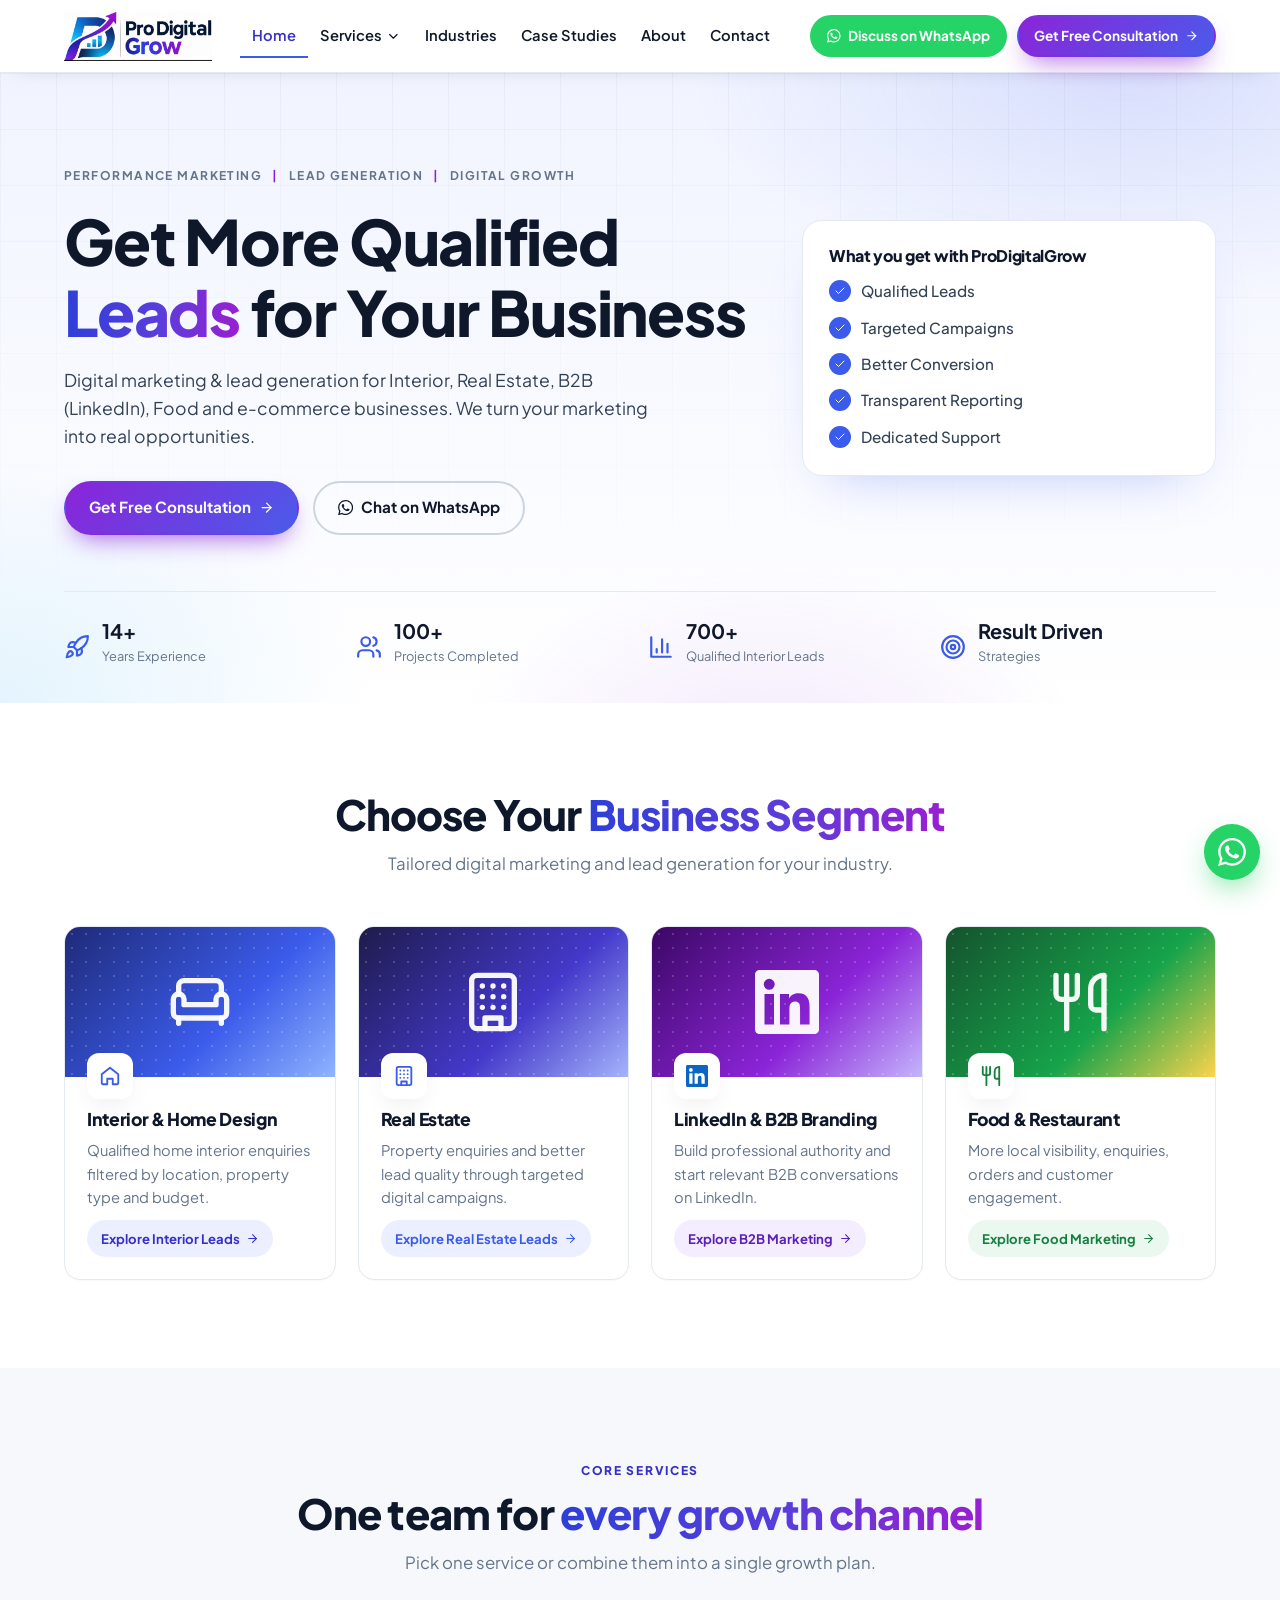
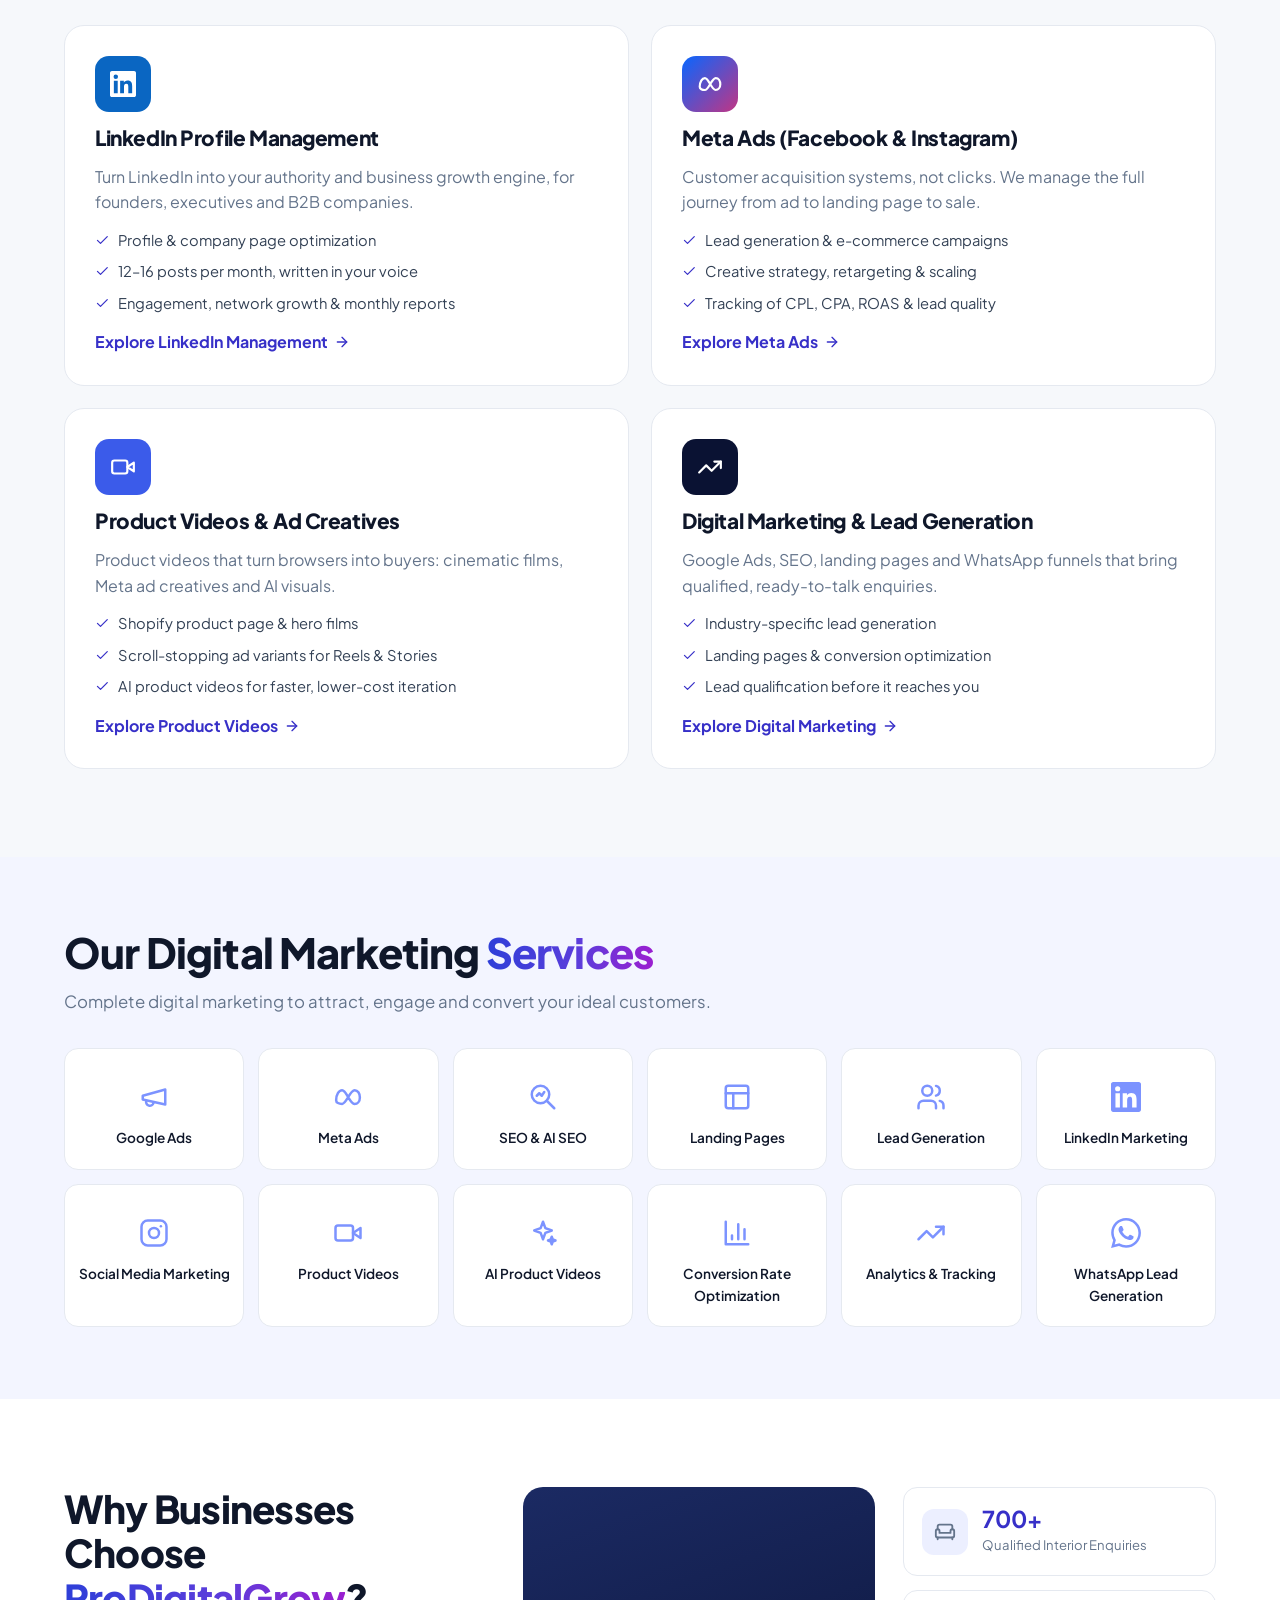
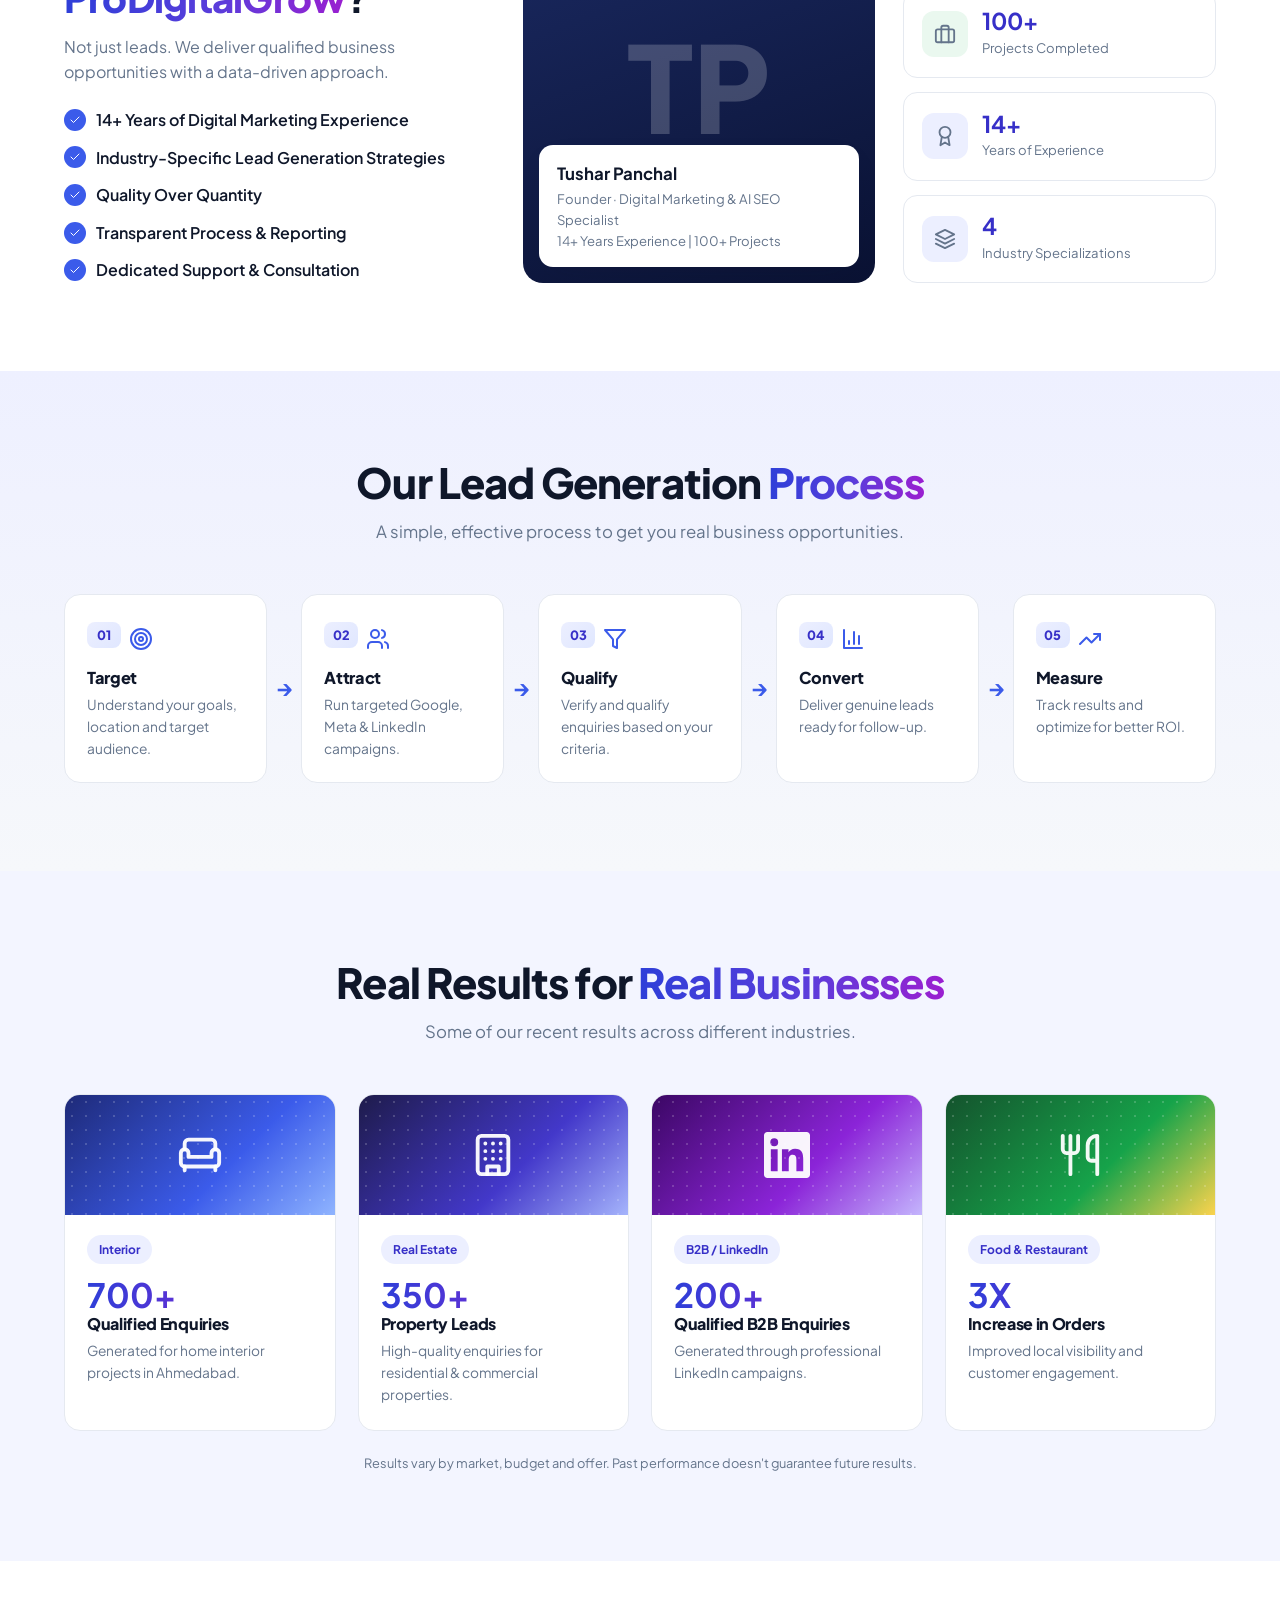
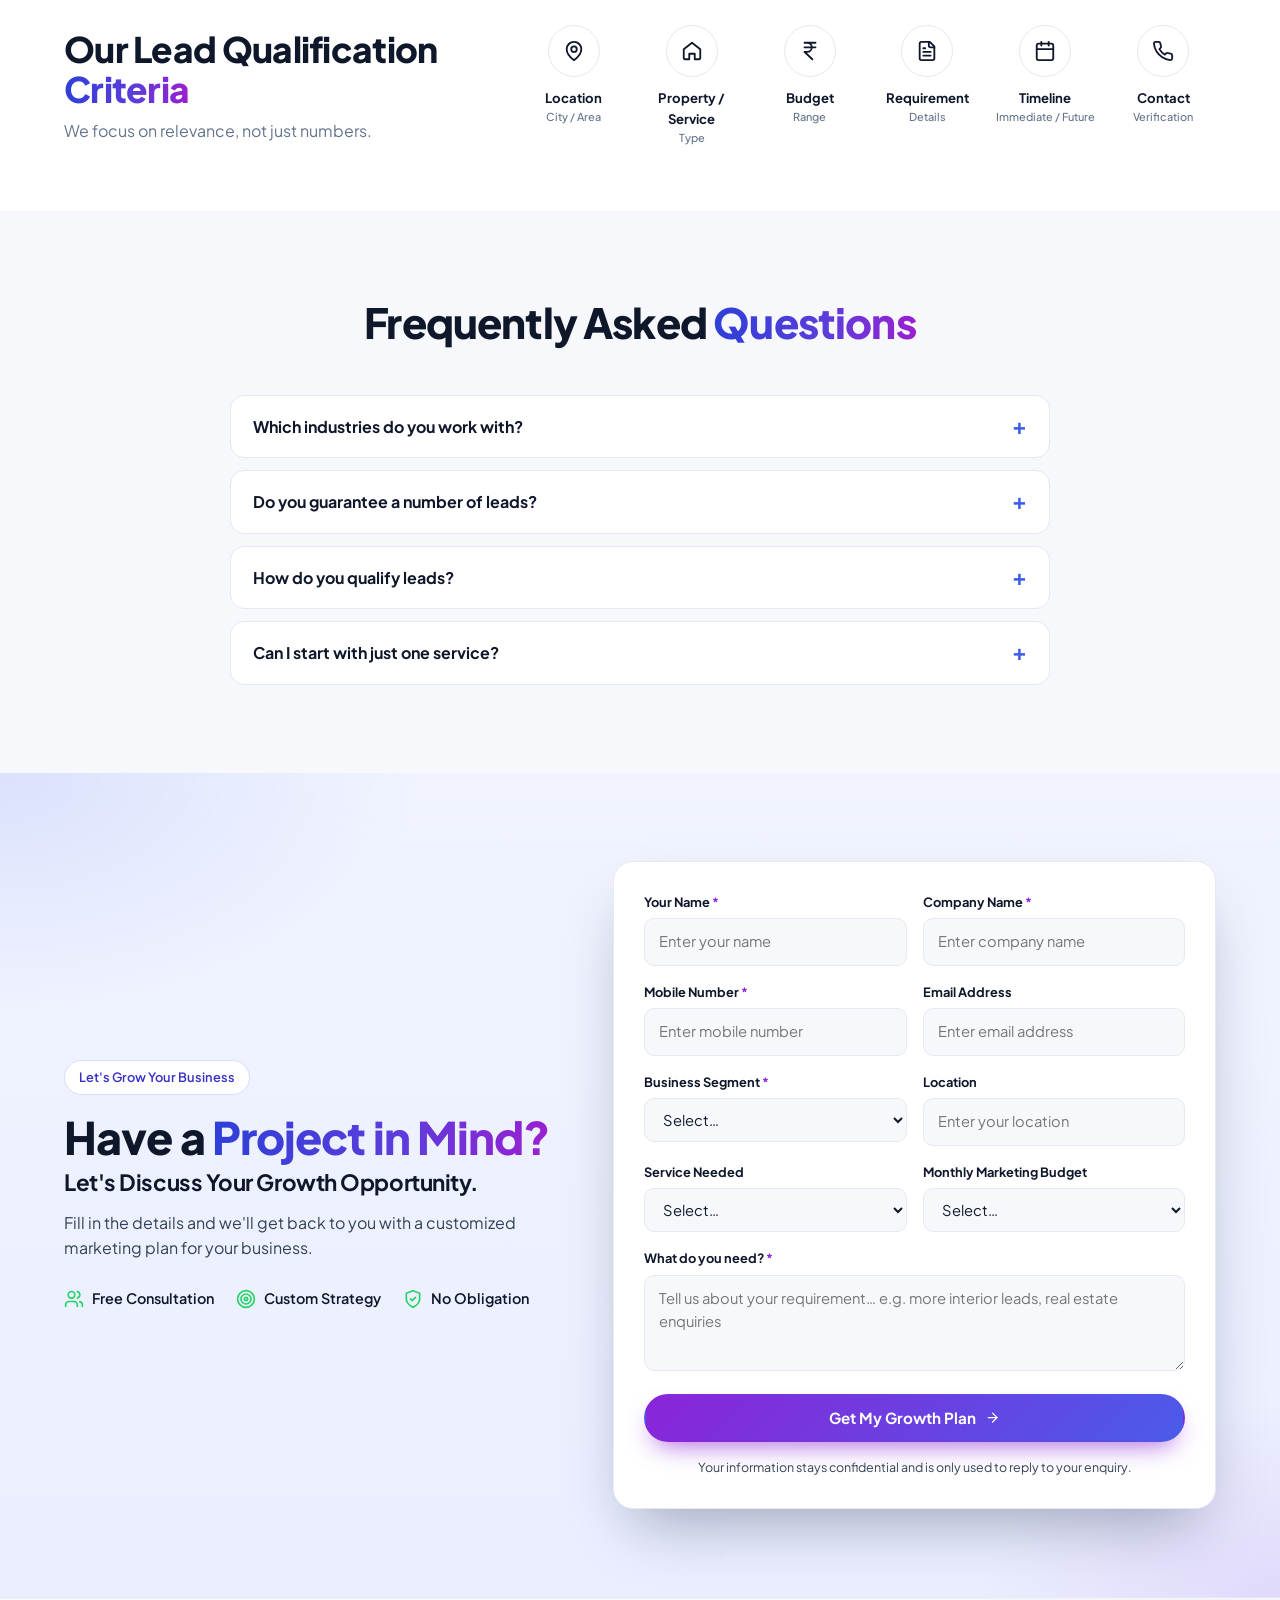
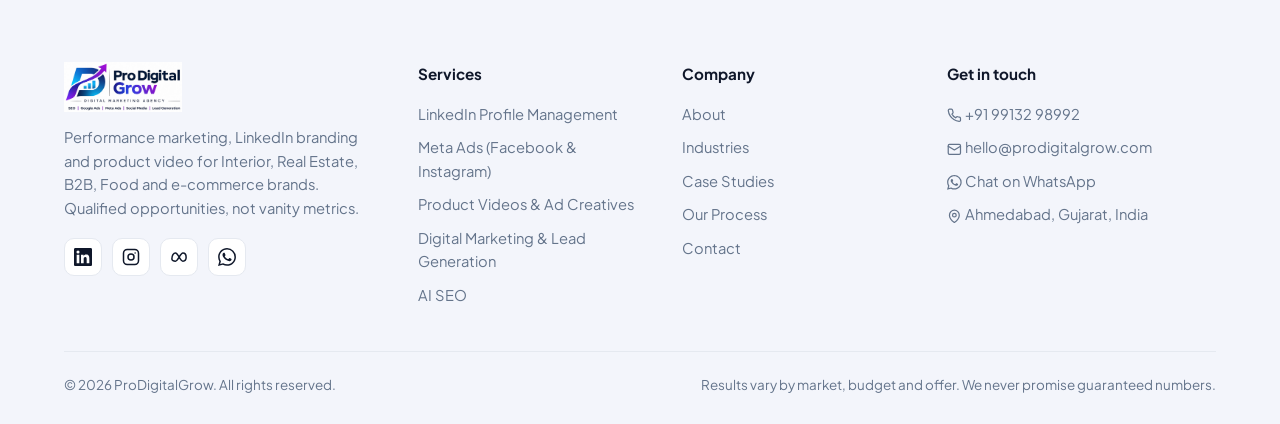
==== commit 0e337c00: "Update WhatsApp number and open WhatsApp directly on form submit Co-Authored-By: Claude Sonnet 5.5 <" ====
--- a/index.html
+++ b/index.html
@@ -215,7 +215,7 @@
         <li><a href="#contact">Contact</a></li>
       </ul></div>
       <div><h5>Get in touch</h5><ul>
-        <li><svg class="svg-i" viewBox="0 0 24 24" fill="none" stroke="currentColor" stroke-width="2" stroke-linecap="round" stroke-linejoin="round" aria-hidden="true"><path d="M22 16.92v3a2 2 0 0 1-2.18 2 19.79 19.79 0 0 1-8.63-3.07 19.5 19.5 0 0 1-6-6A19.79 19.79 0 0 1 2.12 4.18 2 2 0 0 1 4.11 2h3a2 2 0 0 1 2 1.72c.13.96.36 1.9.7 2.81a2 2 0 0 1-.45 2.11L8.09 9.91a16 16 0 0 0 6 6l1.27-1.27a2 2 0 0 1 2.11-.45c.91.34 1.85.57 2.81.7A2 2 0 0 1 22 16.92z"/></svg> <a href="tel:+919999999999">+91 99999 99999</a></li>
+        <li><svg class="svg-i" viewBox="0 0 24 24" fill="none" stroke="currentColor" stroke-width="2" stroke-linecap="round" stroke-linejoin="round" aria-hidden="true"><path d="M22 16.92v3a2 2 0 0 1-2.18 2 19.79 19.79 0 0 1-8.63-3.07 19.5 19.5 0 0 1-6-6A19.79 19.79 0 0 1 2.12 4.18 2 2 0 0 1 4.11 2h3a2 2 0 0 1 2 1.72c.13.96.36 1.9.7 2.81a2 2 0 0 1-.45 2.11L8.09 9.91a16 16 0 0 0 6 6l1.27-1.27a2 2 0 0 1 2.11-.45c.91.34 1.85.57 2.81.7A2 2 0 0 1 22 16.92z"/></svg> <a href="tel:+919913298992">+91 99132 98992</a></li>
         <li><svg class="svg-i" viewBox="0 0 24 24" fill="none" stroke="currentColor" stroke-width="2" stroke-linecap="round" stroke-linejoin="round" aria-hidden="true"><rect x="2" y="4" width="20" height="16" rx="2"/><path d="m22 7-10 6L2 7"/></svg> <a data-email href="#contact">hello@prodigitalgrow.com</a></li>
         <li><svg class="svg-i" viewBox="0 0 24 24" fill="currentColor" aria-hidden="true"><path d="M17.47 14.38c-.3-.15-1.76-.87-2.03-.97-.27-.1-.47-.15-.67.15-.2.3-.77.97-.94 1.16-.17.2-.35.22-.64.08-.3-.15-1.26-.46-2.39-1.48-.88-.79-1.48-1.76-1.65-2.06-.17-.3-.02-.46.13-.6.13-.14.3-.35.45-.52.15-.18.2-.3.3-.5.1-.2.05-.37-.03-.52-.07-.15-.67-1.61-.92-2.2-.24-.58-.49-.5-.67-.51h-.57c-.2 0-.52.07-.79.37-.27.3-1.04 1.02-1.04 2.48s1.07 2.88 1.21 3.07c.15.2 2.1 3.2 5.08 4.49.71.31 1.26.49 1.7.63.71.22 1.36.19 1.87.12.57-.09 1.76-.72 2-1.41.25-.7.25-1.29.17-1.41-.07-.13-.27-.2-.57-.35m-5.42 7.4h-.01a9.87 9.87 0 0 1-5.03-1.38l-.36-.21-3.74.98 1-3.65-.24-.37a9.86 9.86 0 0 1-1.51-5.26c0-5.45 4.44-9.88 9.89-9.88 2.64 0 5.12 1.03 6.99 2.9a9.83 9.83 0 0 1 2.89 6.99c0 5.45-4.44 9.88-9.88 9.88m8.41-18.3A11.82 11.82 0 0 0 12.05 0C5.5 0 .16 5.34.16 11.89c0 2.1.55 4.14 1.59 5.95L.06 24l6.3-1.65a11.88 11.88 0 0 0 5.68 1.45h.01c6.55 0 11.89-5.34 11.89-11.89a11.82 11.82 0 0 0-3.48-8.41Z"/></svg> <a data-wa="Hi ProDigitalGrow!" href="#contact">Chat on WhatsApp</a></li>
         <li><svg class="svg-i" viewBox="0 0 24 24" fill="none" stroke="currentColor" stroke-width="2" stroke-linecap="round" stroke-linejoin="round" aria-hidden="true"><path d="M20 10c0 6-8 12-8 12s-8-6-8-12a8 8 0 0 1 16 0Z"/><circle cx="12" cy="10" r="3"/></svg> Ahmedabad, Gujarat, India</li>
--- a/assets/style.css
+++ b/assets/style.css
@@ -350,3 +350,77 @@
 .wa-float{animation:pulse 2.6s ease-out infinite}
 @keyframes pulse{0%{box-shadow:0 0 0 0 rgba(37,211,102,.55)}70%{box-shadow:0 0 0 16px rgba(37,211,102,0)}100%{box-shadow:0 0 0 0 rgba(37,211,102,0)}}
 @media (prefers-reduced-motion:reduce){.wa-float{animation:none}}
+
+/* =========================================================
+   Light theme: white header, light hero, light sections.
+   Matches the logo's white background; navy stays for text.
+   ========================================================= */
+:root{--line-dark:rgba(15,23,42,.10);--tint:#F3F5FF}
+.site-header{background:rgba(255,255,255,.96);border-bottom:1px solid var(--line);box-shadow:0 6px 24px -18px rgba(10,18,51,.35)}
+.logo{background:transparent;padding:0;border-radius:0}
+.logo img{height:50px}
+.menu>li>a{color:var(--ink)}
+.menu>li>a:hover,.menu>li>a.active{color:var(--accent-ink)}
+.dropdown{border:1px solid var(--line)}
+.burger{color:var(--ink)}
+.btn-ghost{border-color:#CBD5E1;color:var(--ink)}
+.btn-ghost:hover{border-color:var(--orange);background:var(--orange-soft);color:var(--accent-ink)}
+
+/* hero */
+.hero{background:linear-gradient(180deg,#F1F4FF 0%,#FFFFFF 100%);color:var(--body)}
+.hero::before{background:
+  radial-gradient(700px 380px at 88% 0%,rgba(59,91,234,.14),transparent 62%),
+  radial-gradient(520px 320px at 60% 110%,rgba(139,36,216,.10),transparent 62%),
+  radial-gradient(600px 400px at 0% 100%,rgba(34,167,240,.12),transparent 62%)}
+.hero::after{background-image:linear-gradient(rgba(10,18,51,.035) 1px,transparent 1px),linear-gradient(90deg,rgba(10,18,51,.035) 1px,transparent 1px)}
+.hero h1,.hero-card h4,.hstat b{color:var(--ink)}
+.hero .hl,.bg-dark .hl,.cta .hl{background-image:linear-gradient(90deg,#2E3FD8,#5B3DDB 55%,#9A1FD0)}
+.hero p.lead{color:var(--body)}
+.eyebrow,.crumbs,.hstat span{color:var(--muted)}
+.crumbs a:hover{color:var(--accent-ink)}
+.hero-card{background:#fff;border:1px solid var(--line);box-shadow:0 24px 50px -28px rgba(59,91,234,.35);backdrop-filter:none}
+.checks li{color:var(--body)}
+.hero-stats{border-top:1px solid var(--line)}
+.hstat b{background:none;-webkit-text-fill-color:currentColor}
+
+/* formerly dark sections */
+.bg-dark{background:var(--tint);color:var(--body)}
+.bg-dark h2,.bg-dark h3,.bg-dark h4{color:var(--ink)}
+.bg-dark .sec-head p,.bg-dark .card p,.bg-dark .card li,.result p,.note{color:var(--muted)}
+.bg-dark .card,.tile,.result{background:#fff;border-color:var(--line)}
+.bg-dark .card .ic{background:var(--orange-soft);color:var(--accent-ink)}
+.bg-dark .kicker,.cta .kicker{color:var(--accent-ink)}
+.tile{color:var(--ink)}
+.tile:hover{background:var(--orange-soft);border-color:var(--orange)}
+.result b.big{background:linear-gradient(90deg,#2E3FD8,#9A1FD0);-webkit-background-clip:text;background-clip:text;-webkit-text-fill-color:transparent}
+.result h4{color:var(--ink)}
+.result .chip{background:var(--orange-soft);color:var(--accent-ink)}
+.bg-dark .chips span{background:#fff;border-color:var(--line);color:var(--ink)}
+
+/* contact / CTA band */
+.cta{background:linear-gradient(180deg,#F1F4FF,#EAEEFF)}
+.cta::before{background:radial-gradient(700px 400px at 0% 0%,rgba(59,91,234,.12),transparent 60%),radial-gradient(500px 320px at 100% 100%,rgba(139,36,216,.10),transparent 60%)}
+.cta h2,.cta h3,.perks span{color:var(--ink)}
+.cta p{color:var(--body)}
+.badge{background:#fff;border:1px solid #D9DEFA;color:var(--accent-ink)}
+.form{border:1px solid var(--line)}
+
+/* footer */
+.site-footer{background:#F3F5FB;color:var(--muted);border-top:1px solid var(--line)}
+.site-footer h5{color:var(--ink)}
+.site-footer a:hover{color:var(--accent-ink)}
+.socials a{background:#fff;border:1px solid var(--line);color:var(--ink)}
+.socials a:hover{background:var(--orange);border-color:var(--orange);color:#fff}
+.foot-bottom{border-top-color:var(--line)}
+
+@media (max-width:900px){
+  .site-header{background:#fff}
+  .menu{background:#fff}
+  .menu>li{border-bottom:1px solid var(--line)}
+  .dropdown{background:var(--tint)}
+  .dropdown a,.dropdown b{color:var(--ink)}
+  .dropdown span span{color:var(--muted)}
+  .dropdown a:hover{background:#fff}
+  .menu>li>a.active{color:var(--accent-ink)}
+}
+@media (max-width:620px){.logo img{height:40px}}
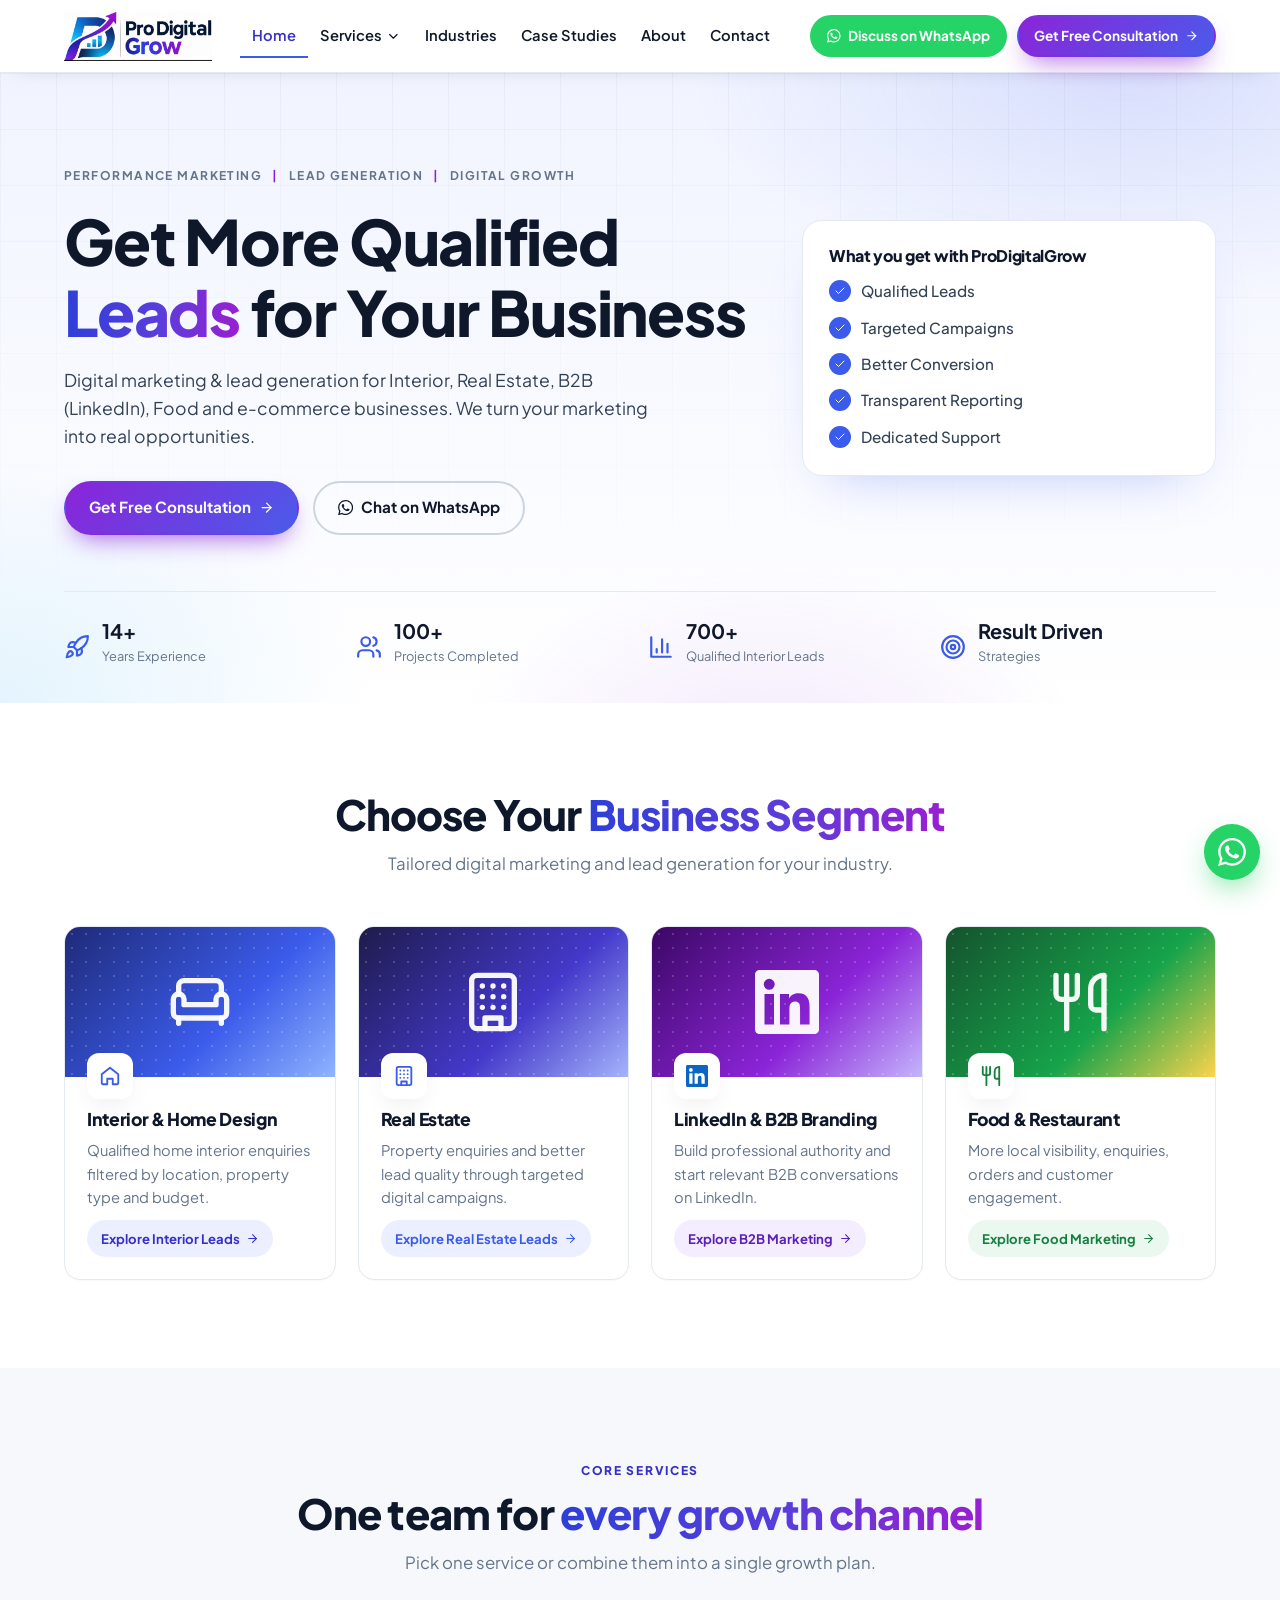
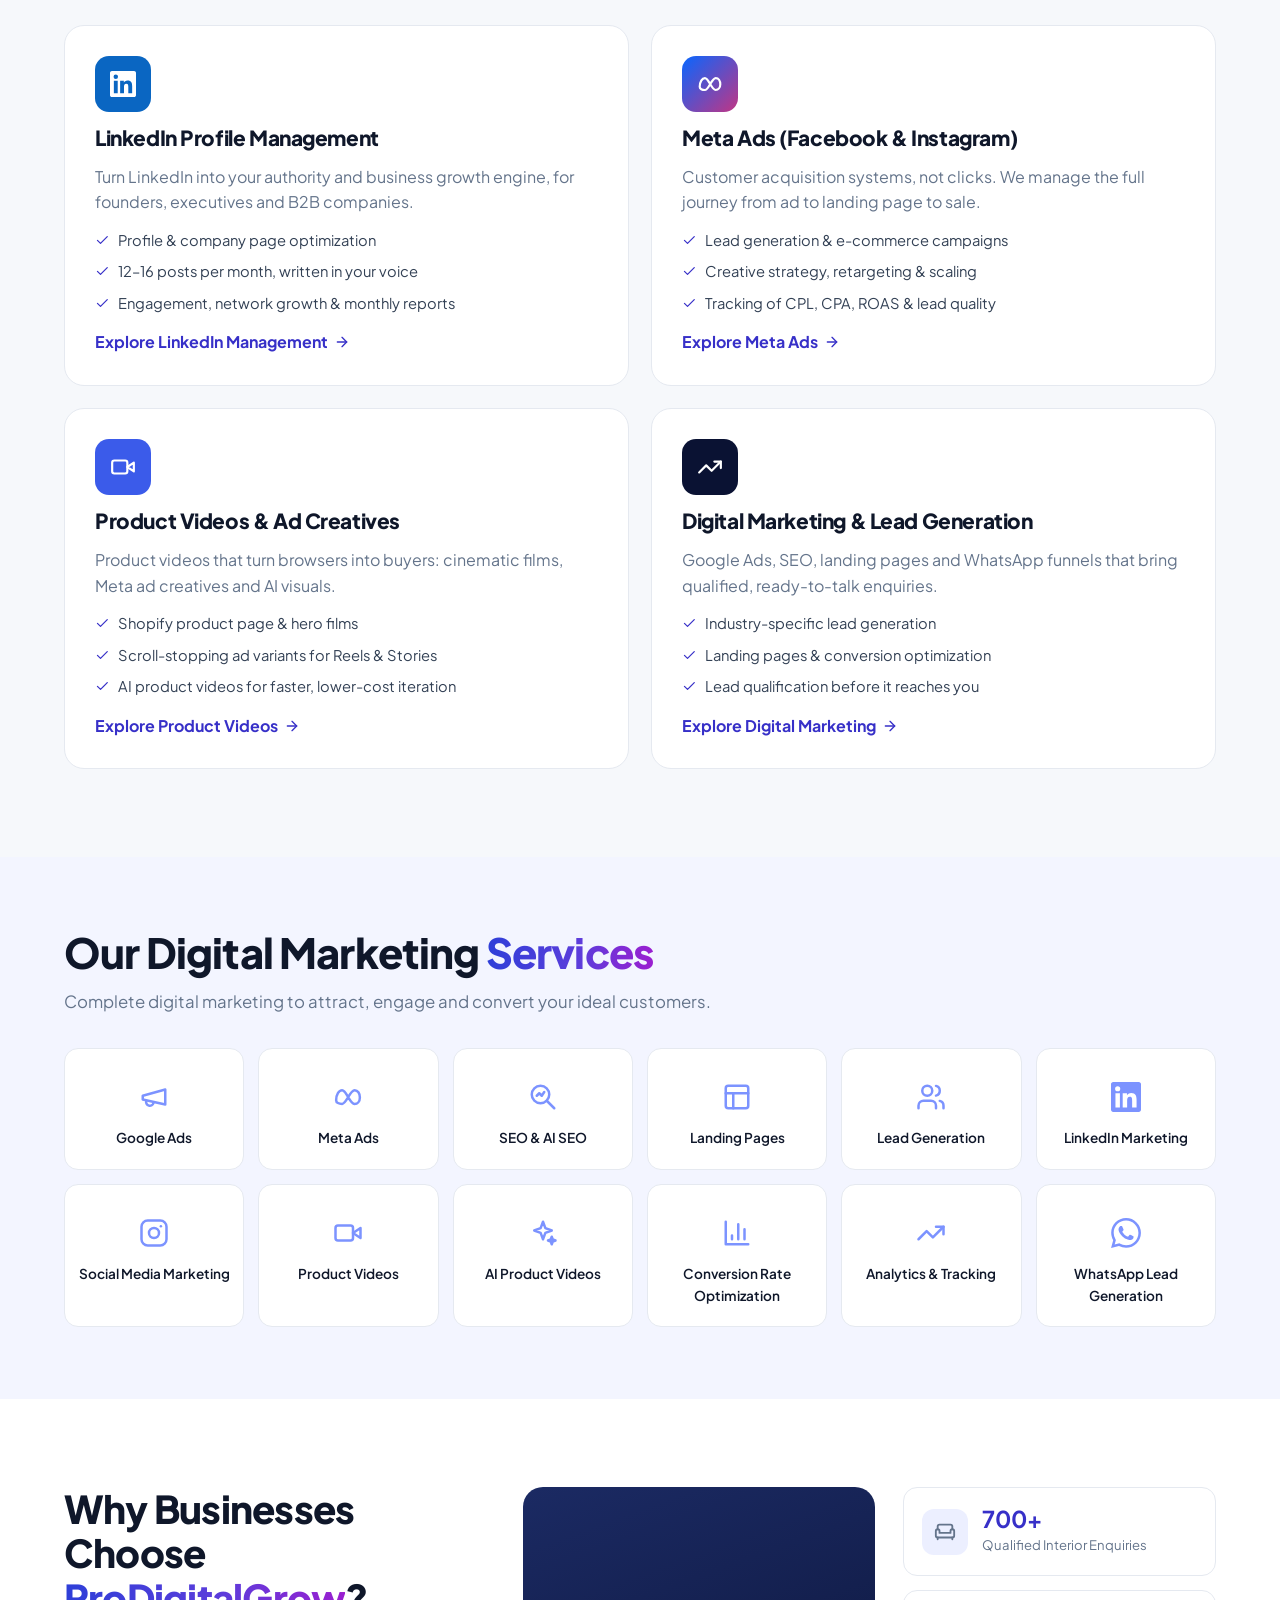
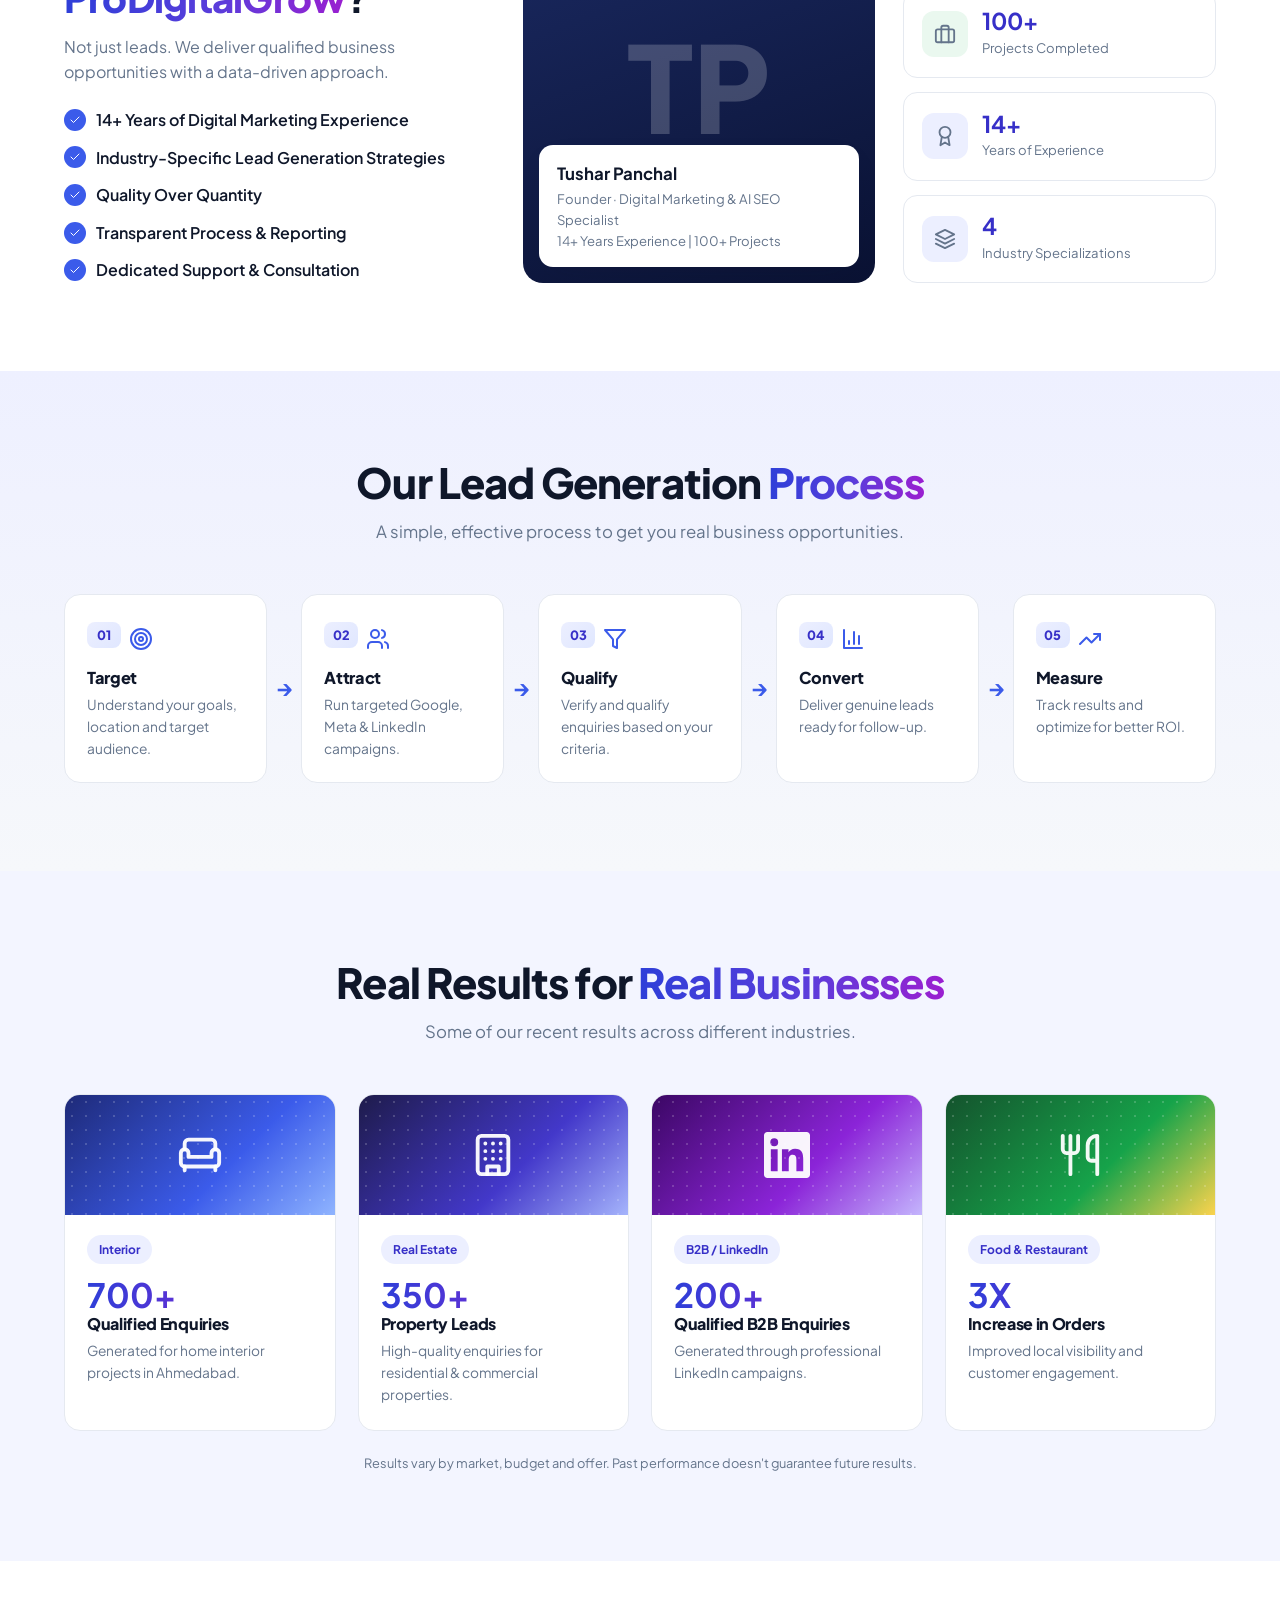
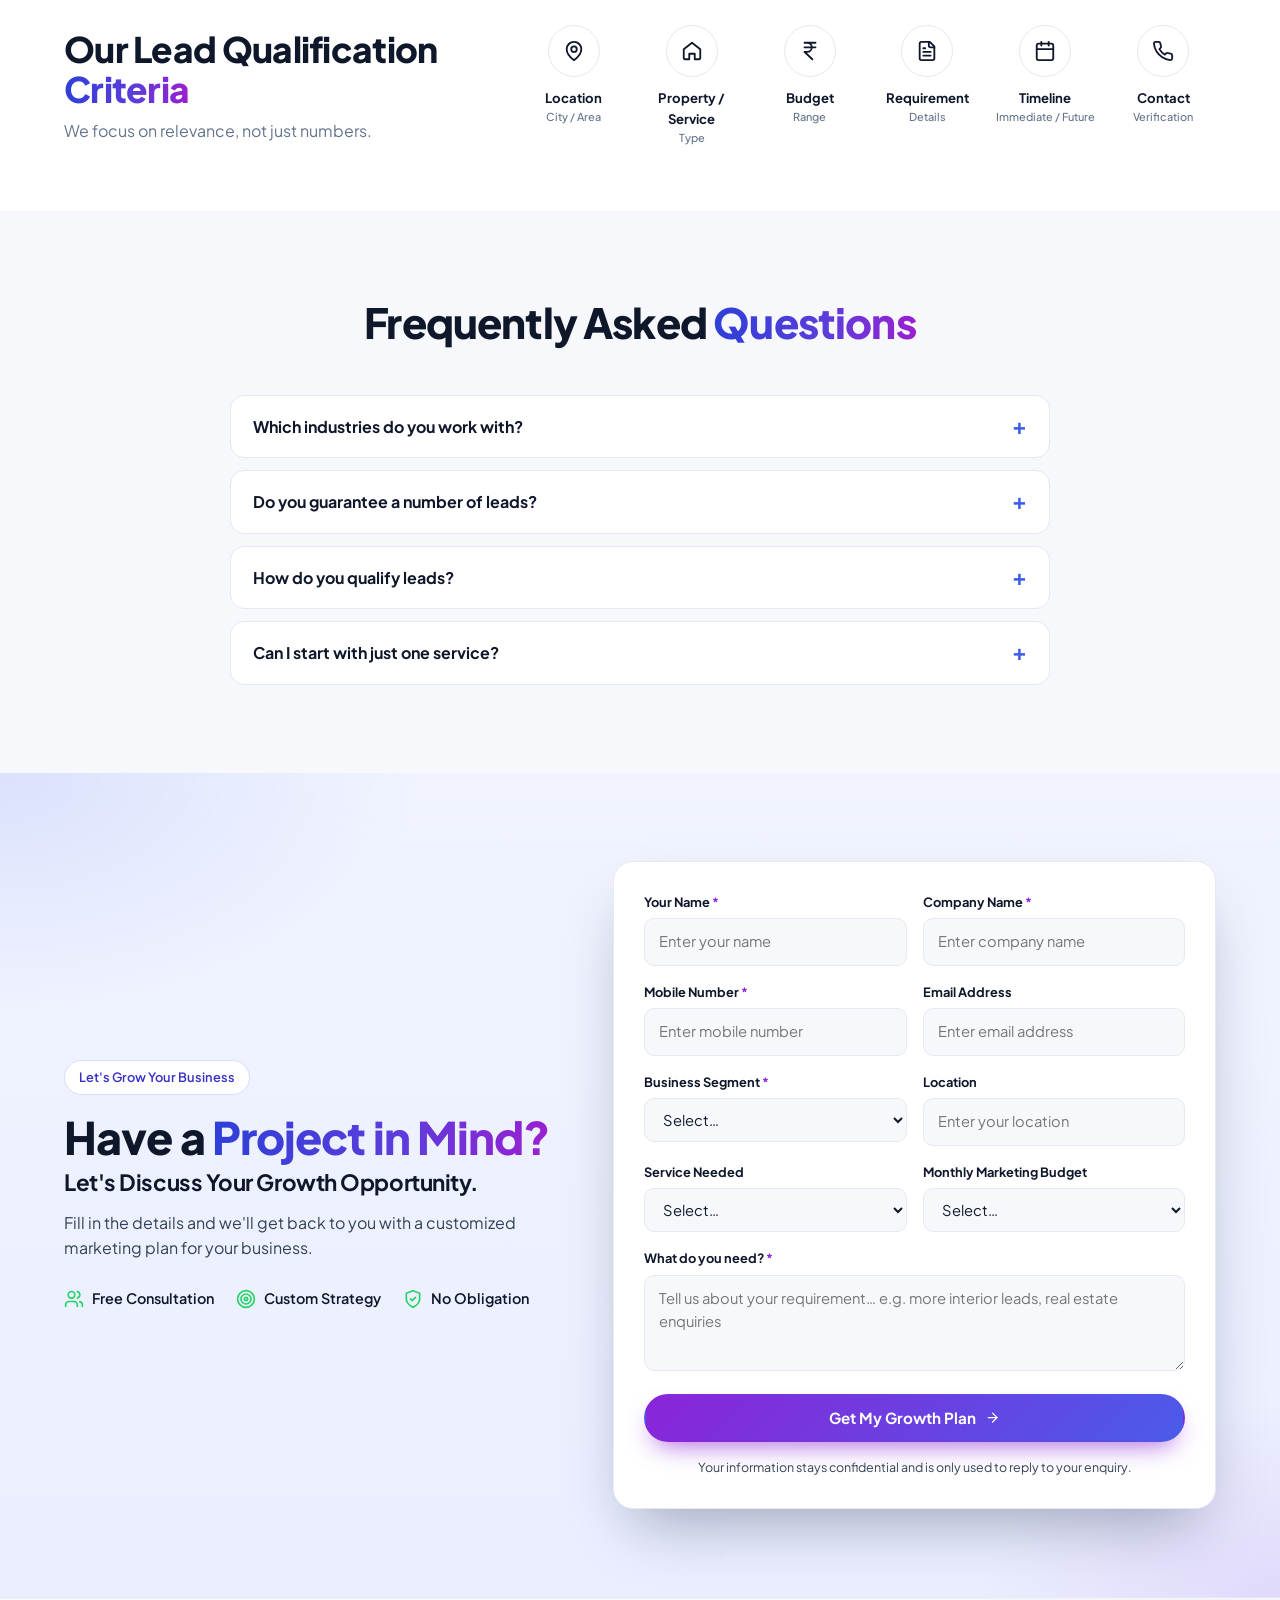
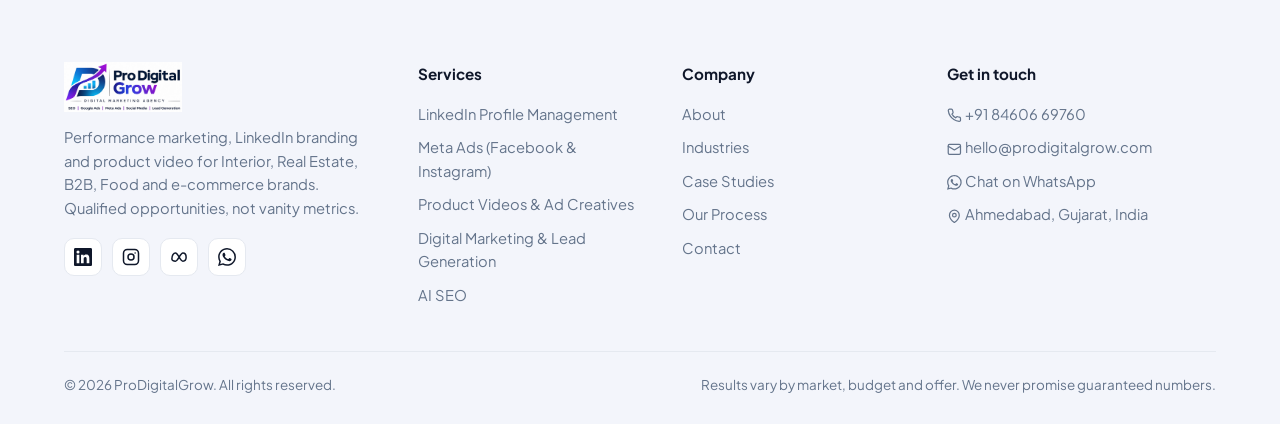
==== commit 24e309a3: "Update contact number to +91 84606 69760 Co-Authored-By: Claude Sonnet 5.5 <noreply@anthropic.com>" ====
--- a/index.html
+++ b/index.html
@@ -215,7 +215,7 @@
         <li><a href="#contact">Contact</a></li>
       </ul></div>
       <div><h5>Get in touch</h5><ul>
-        <li><svg class="svg-i" viewBox="0 0 24 24" fill="none" stroke="currentColor" stroke-width="2" stroke-linecap="round" stroke-linejoin="round" aria-hidden="true"><path d="M22 16.92v3a2 2 0 0 1-2.18 2 19.79 19.79 0 0 1-8.63-3.07 19.5 19.5 0 0 1-6-6A19.79 19.79 0 0 1 2.12 4.18 2 2 0 0 1 4.11 2h3a2 2 0 0 1 2 1.72c.13.96.36 1.9.7 2.81a2 2 0 0 1-.45 2.11L8.09 9.91a16 16 0 0 0 6 6l1.27-1.27a2 2 0 0 1 2.11-.45c.91.34 1.85.57 2.81.7A2 2 0 0 1 22 16.92z"/></svg> <a href="tel:+919913298992">+91 99132 98992</a></li>
+        <li><svg class="svg-i" viewBox="0 0 24 24" fill="none" stroke="currentColor" stroke-width="2" stroke-linecap="round" stroke-linejoin="round" aria-hidden="true"><path d="M22 16.92v3a2 2 0 0 1-2.18 2 19.79 19.79 0 0 1-8.63-3.07 19.5 19.5 0 0 1-6-6A19.79 19.79 0 0 1 2.12 4.18 2 2 0 0 1 4.11 2h3a2 2 0 0 1 2 1.72c.13.96.36 1.9.7 2.81a2 2 0 0 1-.45 2.11L8.09 9.91a16 16 0 0 0 6 6l1.27-1.27a2 2 0 0 1 2.11-.45c.91.34 1.85.57 2.81.7A2 2 0 0 1 22 16.92z"/></svg> <a href="tel:+918460669760">+91 84606 69760</a></li>
         <li><svg class="svg-i" viewBox="0 0 24 24" fill="none" stroke="currentColor" stroke-width="2" stroke-linecap="round" stroke-linejoin="round" aria-hidden="true"><rect x="2" y="4" width="20" height="16" rx="2"/><path d="m22 7-10 6L2 7"/></svg> <a data-email href="#contact">hello@prodigitalgrow.com</a></li>
         <li><svg class="svg-i" viewBox="0 0 24 24" fill="currentColor" aria-hidden="true"><path d="M17.47 14.38c-.3-.15-1.76-.87-2.03-.97-.27-.1-.47-.15-.67.15-.2.3-.77.97-.94 1.16-.17.2-.35.22-.64.08-.3-.15-1.26-.46-2.39-1.48-.88-.79-1.48-1.76-1.65-2.06-.17-.3-.02-.46.13-.6.13-.14.3-.35.45-.52.15-.18.2-.3.3-.5.1-.2.05-.37-.03-.52-.07-.15-.67-1.61-.92-2.2-.24-.58-.49-.5-.67-.51h-.57c-.2 0-.52.07-.79.37-.27.3-1.04 1.02-1.04 2.48s1.07 2.88 1.21 3.07c.15.2 2.1 3.2 5.08 4.49.71.31 1.26.49 1.7.63.71.22 1.36.19 1.87.12.57-.09 1.76-.72 2-1.41.25-.7.25-1.29.17-1.41-.07-.13-.27-.2-.57-.35m-5.42 7.4h-.01a9.87 9.87 0 0 1-5.03-1.38l-.36-.21-3.74.98 1-3.65-.24-.37a9.86 9.86 0 0 1-1.51-5.26c0-5.45 4.44-9.88 9.89-9.88 2.64 0 5.12 1.03 6.99 2.9a9.83 9.83 0 0 1 2.89 6.99c0 5.45-4.44 9.88-9.88 9.88m8.41-18.3A11.82 11.82 0 0 0 12.05 0C5.5 0 .16 5.34.16 11.89c0 2.1.55 4.14 1.59 5.95L.06 24l6.3-1.65a11.88 11.88 0 0 0 5.68 1.45h.01c6.55 0 11.89-5.34 11.89-11.89a11.82 11.82 0 0 0-3.48-8.41Z"/></svg> <a data-wa="Hi ProDigitalGrow!" href="#contact">Chat on WhatsApp</a></li>
         <li><svg class="svg-i" viewBox="0 0 24 24" fill="none" stroke="currentColor" stroke-width="2" stroke-linecap="round" stroke-linejoin="round" aria-hidden="true"><path d="M20 10c0 6-8 12-8 12s-8-6-8-12a8 8 0 0 1 16 0Z"/><circle cx="12" cy="10" r="3"/></svg> Ahmedabad, Gujarat, India</li>
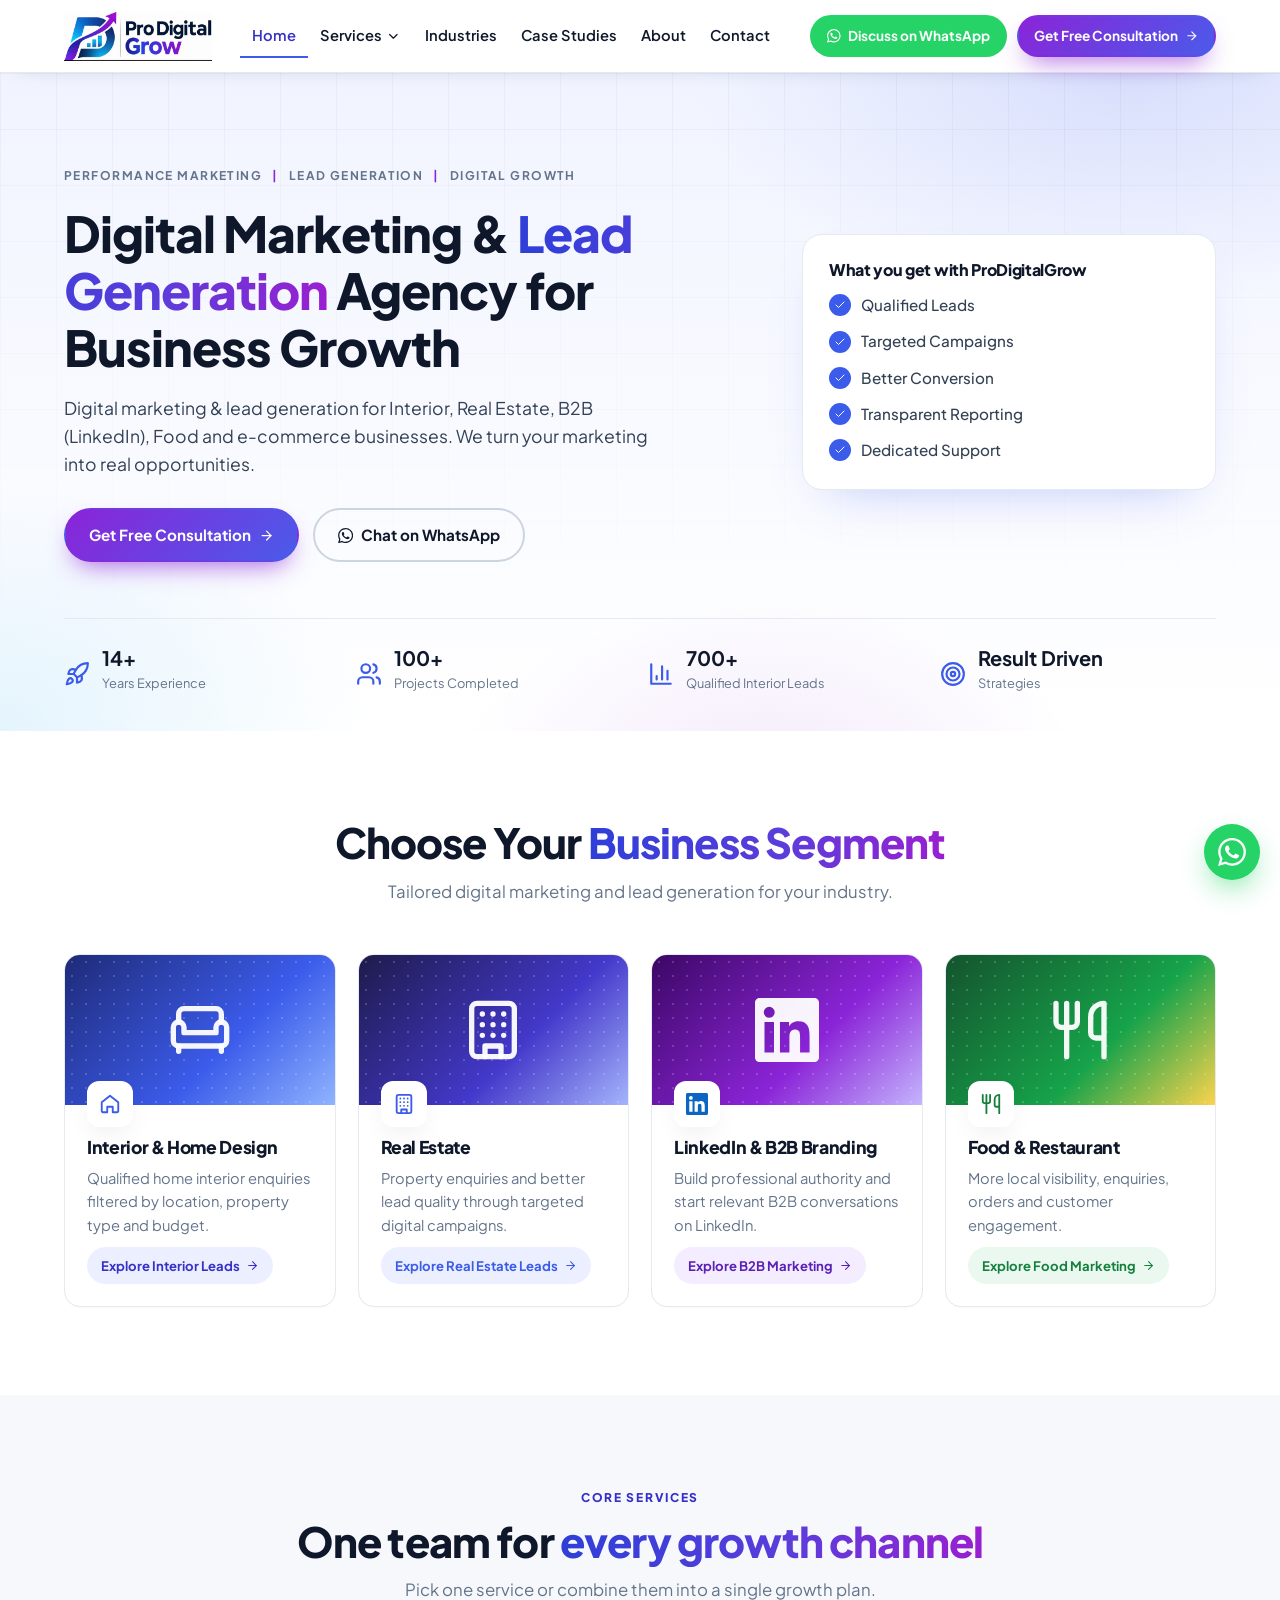
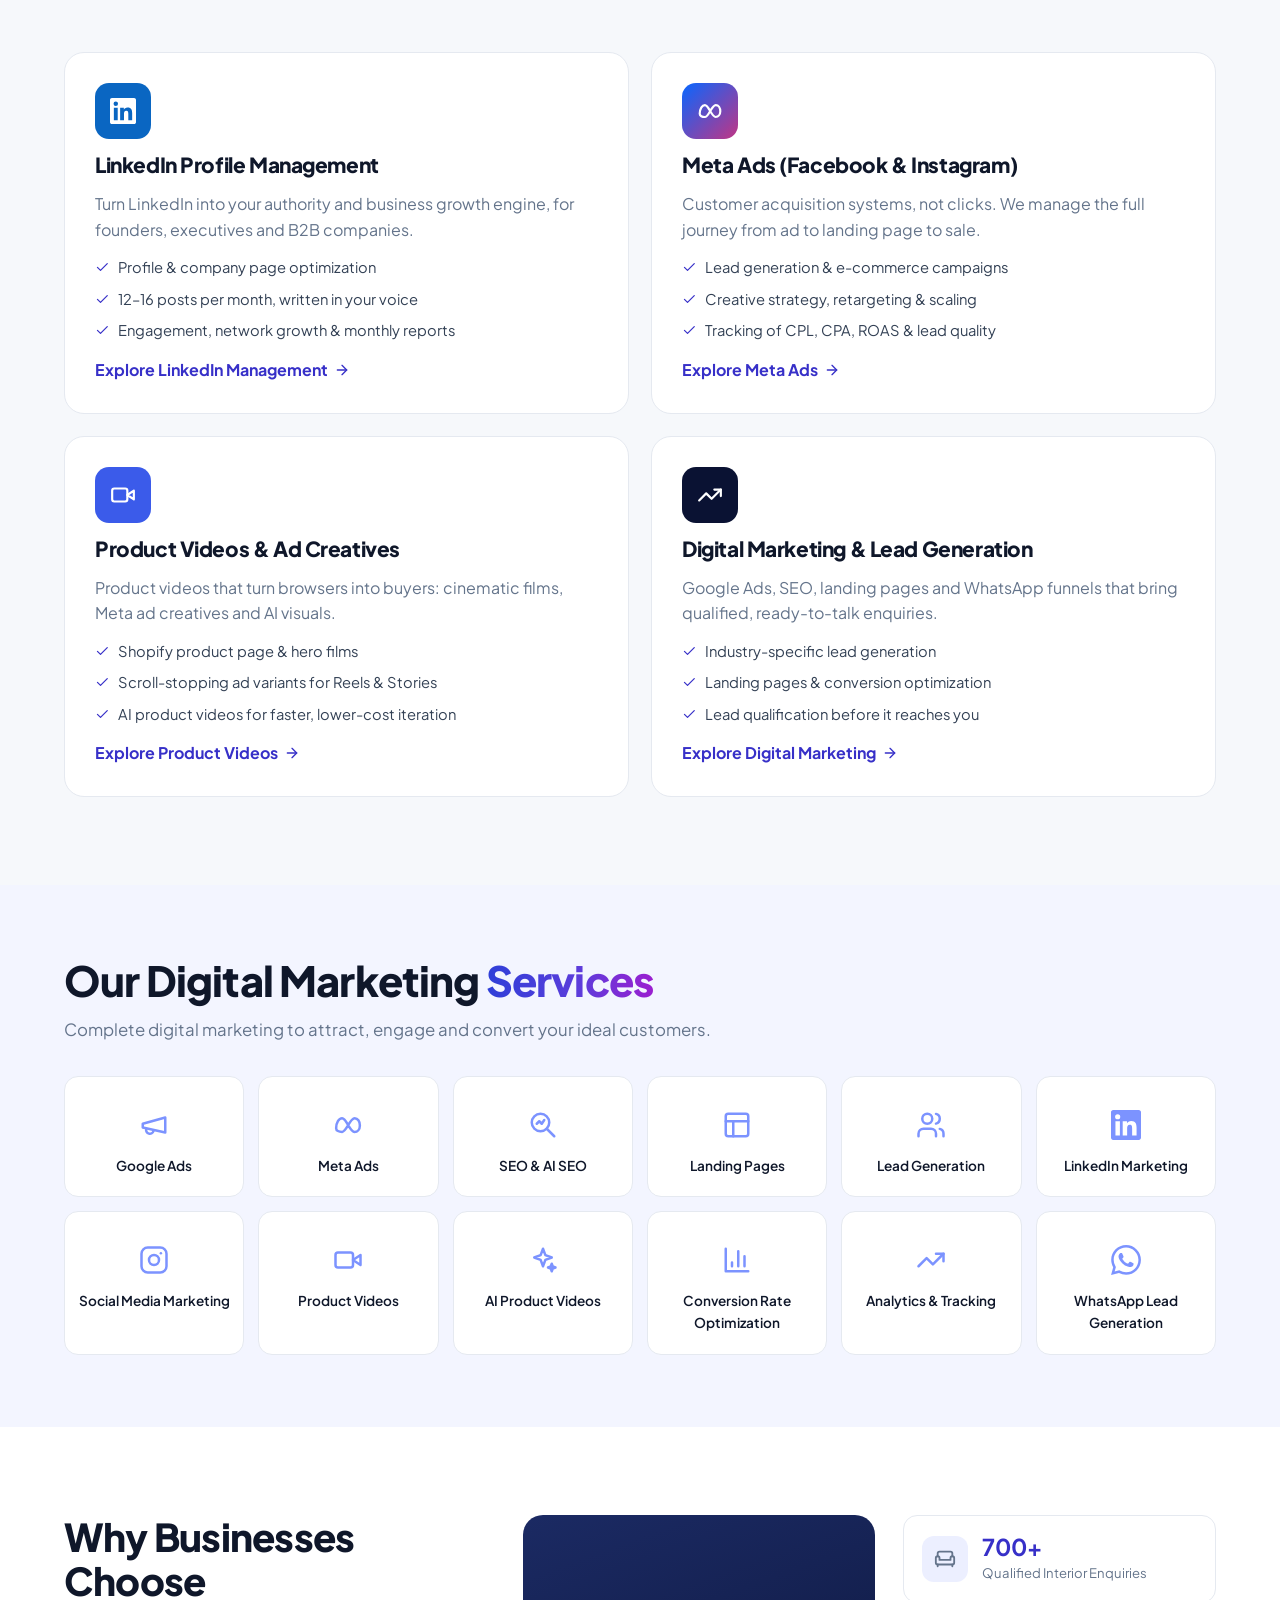
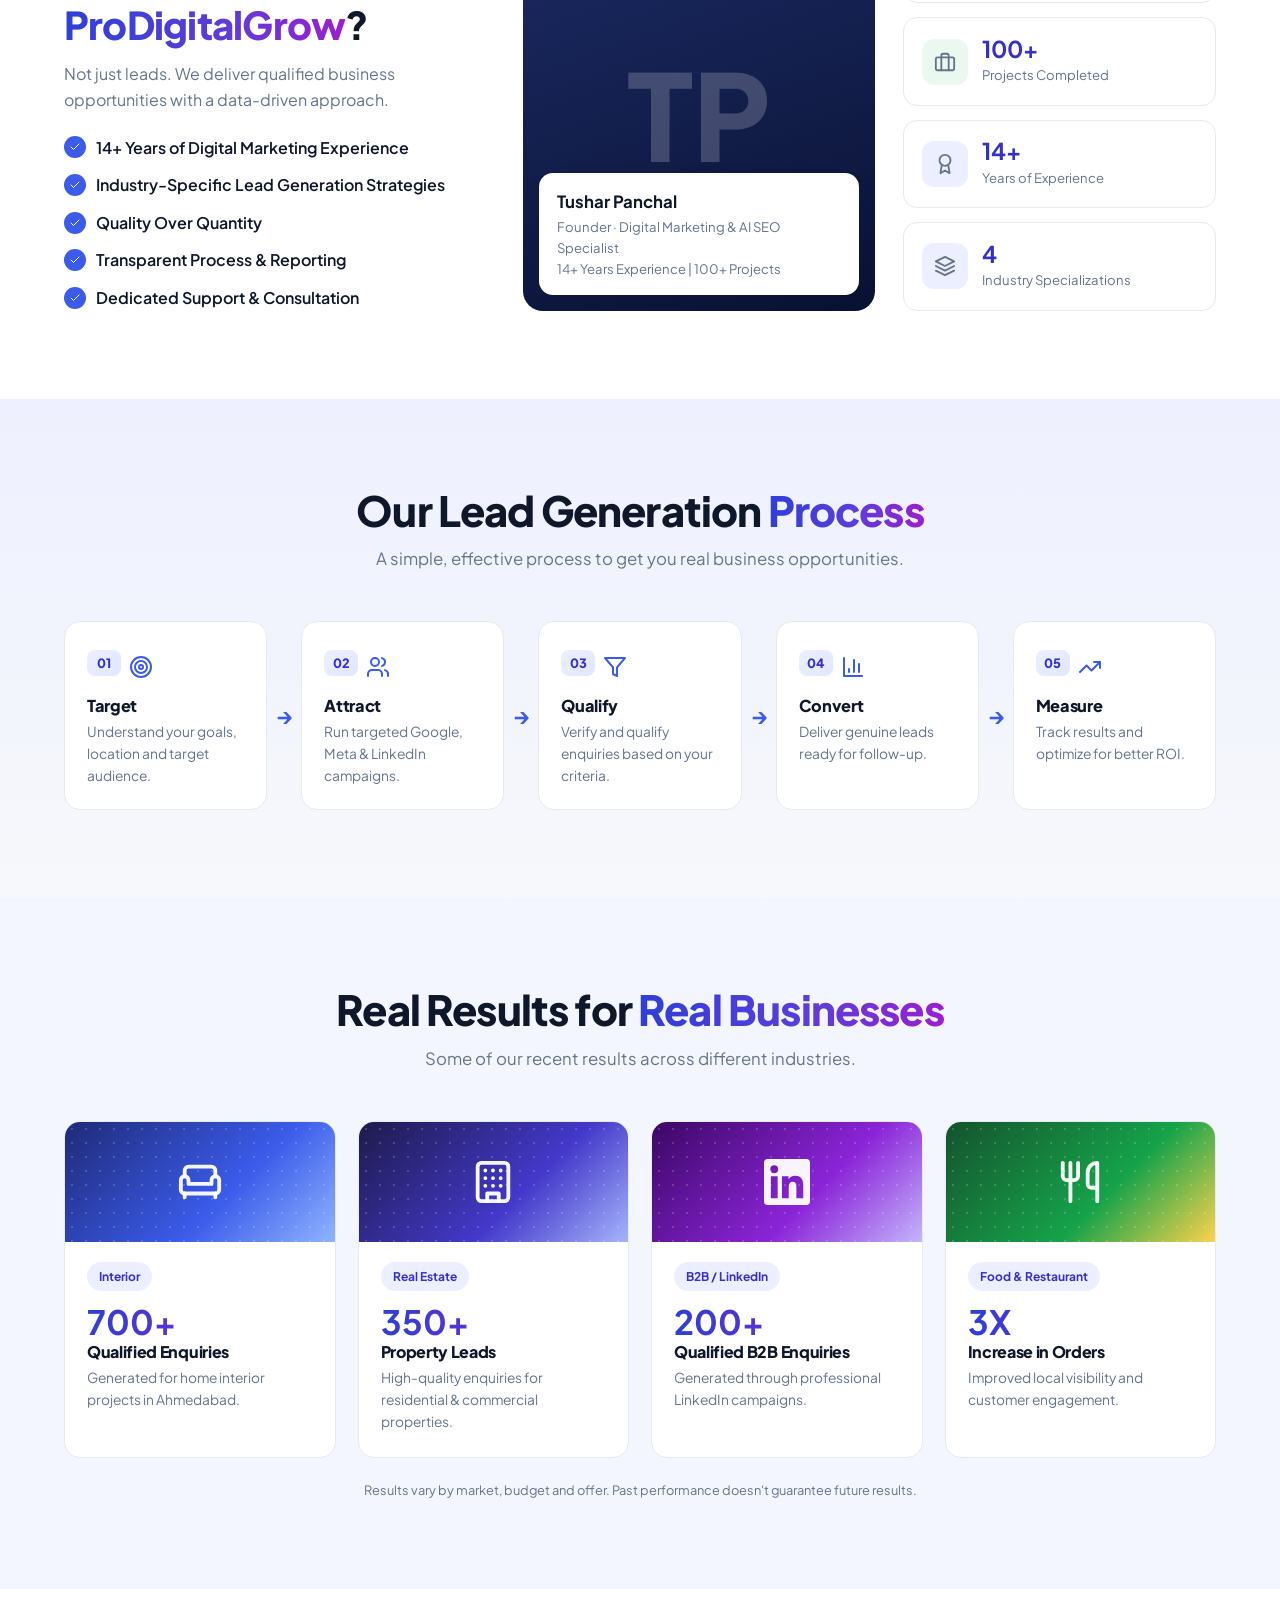
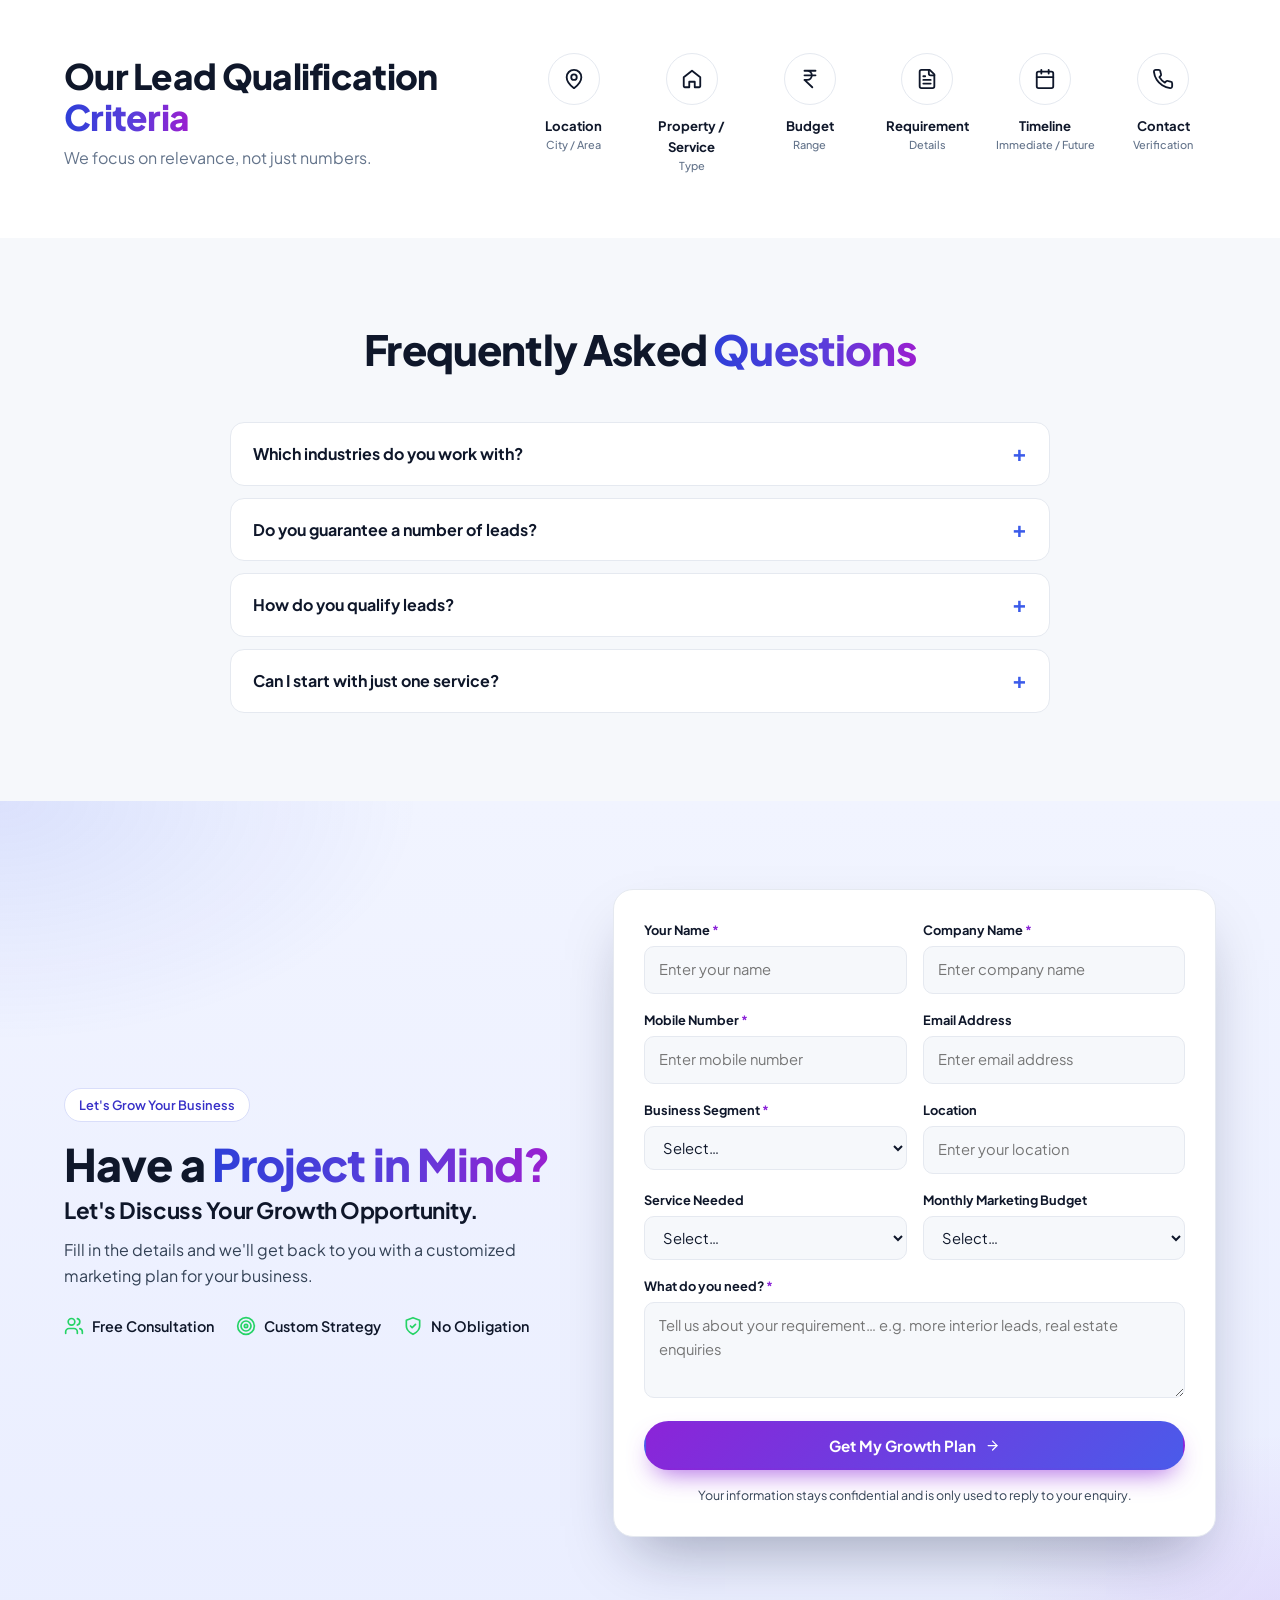
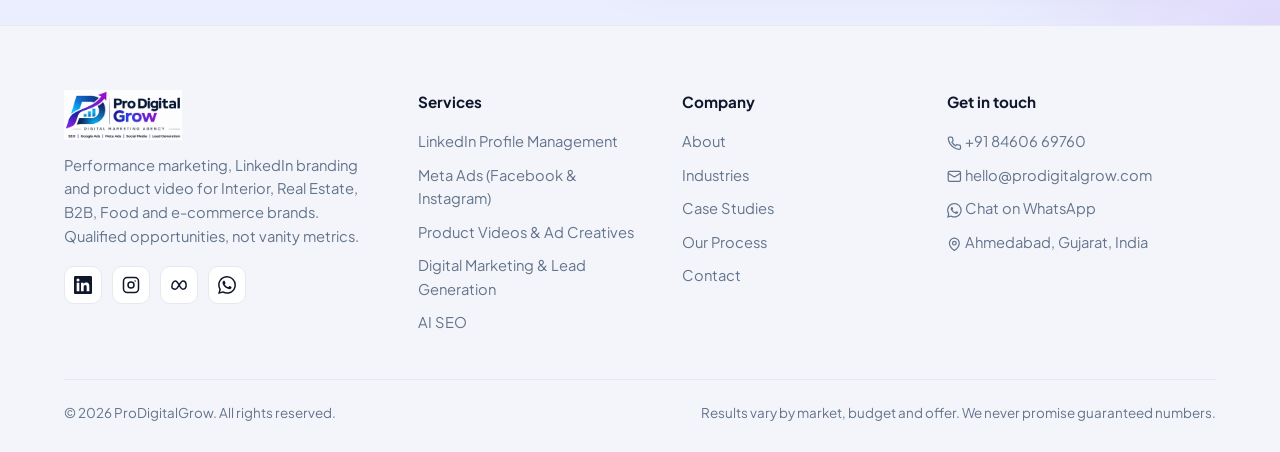
==== commit c09e0442: "Apply SEO guide: metadata, H1s, canonicals, schema, robots.txt, sitemap, GTM and Meta Pixel Co-Autho" ====
--- a/index.html
+++ b/index.html
@@ -1,15 +1,27 @@
 <!doctype html>
 <html lang="en">
 <head>
+<!-- Google Tag Manager -->
+<script>(function(w,d,s,l,i){w[l]=w[l]||[];w[l].push({'gtm.start':new Date().getTime(),event:'gtm.js'});var f=d.getElementsByTagName(s)[0],j=d.createElement(s),dl=l!='dataLayer'?'&l='+l:'';j.async=true;j.src='https://www.googletagmanager.com/gtm.js?id='+i+dl;f.parentNode.insertBefore(j,f);})(window,document,'script','dataLayer','GTM-KM77F7JN');</script>
+<!-- End Google Tag Manager -->
 <meta charset="utf-8">
 <meta name="viewport" content="width=device-width, initial-scale=1">
-<title>ProDigitalGrow | Digital Marketing & Lead Generation Agency</title>
-<meta name="description" content="ProDigitalGrow helps Interior, Real Estate, B2B and Food businesses get qualified leads through Meta Ads, Google Ads, LinkedIn branding, product videos and SEO.">
-<meta property="og:title" content="ProDigitalGrow | Digital Marketing & Lead Generation Agency">
-<meta property="og:description" content="ProDigitalGrow helps Interior, Real Estate, B2B and Food businesses get qualified leads through Meta Ads, Google Ads, LinkedIn branding, product videos and SEO.">
+<title>Digital Marketing Agency &amp; Lead Generation | Pro Digital Grow</title>
+<meta name="description" content="Grow your business with Pro Digital Grow. Get SEO, Google Ads, Meta Ads, AI SEO and qualified lead generation services for businesses in India and worldwide.">
+<meta name="robots" content="index, follow">
+<link rel="canonical" href="https://www.prodigitalgrow.com/">
 <meta property="og:type" content="website">
+<meta property="og:site_name" content="Pro Digital Grow">
+<meta property="og:title" content="Digital Marketing Agency | Pro Digital Grow">
+<meta property="og:description" content="SEO, Google Ads, Meta Ads, AI SEO and lead generation services.">
+<meta property="og:url" content="https://www.prodigitalgrow.com/">
+<meta property="og:image" content="https://www.prodigitalgrow.com/assets/img/og-image.png">
+<meta name="twitter:card" content="summary_large_image">
+<meta name="twitter:title" content="Digital Marketing Agency | Pro Digital Grow">
+<meta name="twitter:description" content="SEO, Google Ads, Meta Ads, AI SEO and lead generation services.">
+<meta name="twitter:image" content="https://www.prodigitalgrow.com/assets/img/og-image.png">
+<script type="application/ld+json">{"@context": "https://schema.org", "@graph": [{"@type": "Organization", "@id": "https://www.prodigitalgrow.com/#organization", "name": "Pro Digital Grow", "url": "https://www.prodigitalgrow.com/", "logo": "https://www.prodigitalgrow.com/assets/img/prodigitalgrow-logo.png", "description": "Digital marketing, performance marketing, AI SEO and lead generation services.", "contactPoint": {"@type": "ContactPoint", "telephone": "+91-84606-69760", "contactType": "customer service"}}, {"@type": "WebSite", "@id": "https://www.prodigitalgrow.com/#website", "url": "https://www.prodigitalgrow.com/", "name": "Pro Digital Grow", "publisher": {"@id": "https://www.prodigitalgrow.com/#organization"}}]}</script>
 <meta name="theme-color" content="#0A1233">
-<meta property="og:image" content="assets/img/prodigitalgrow-logo.png">
 <link rel="icon" type="image/png" sizes="32x32" href="assets/img/favicon-32.png">
 <link rel="icon" type="image/png" sizes="192x192" href="assets/img/favicon-192.png">
 <link rel="shortcut icon" href="assets/img/favicon.ico">
@@ -18,11 +30,31 @@
 <link rel="preconnect" href="https://fonts.gstatic.com" crossorigin>
 <link href="https://fonts.googleapis.com/css2?family=Plus+Jakarta+Sans:wght@400;500;600;700;800&display=swap" rel="stylesheet">
 <link rel="stylesheet" href="assets/style.css">
+<!-- Meta Pixel Code -->
+<script>
+!function(f,b,e,v,n,t,s)
+{if(f.fbq)return;n=f.fbq=function(){n.callMethod?
+n.callMethod.apply(n,arguments):n.queue.push(arguments)};
+if(!f._fbq)f._fbq=n;n.push=n;n.loaded=!0;n.version='2.0';
+n.queue=[];t=b.createElement(e);t.async=!0;
+t.src=v;s=b.getElementsByTagName(e)[0];
+s.parentNode.insertBefore(t,s)}(window, document,'script',
+'https://connect.facebook.net/en_US/fbevents.js');
+fbq('init', '1462820825958315');
+fbq('track', 'PageView');
+</script>
+<noscript><img height="1" width="1" style="display:none"
+src="https://www.facebook.com/tr?id=1462820825958315&ev=PageView&noscript=1"
+/></noscript>
+<!-- End Meta Pixel Code -->
 </head>
 <body>
+<!-- Google Tag Manager (noscript) -->
+<noscript><iframe src="https://www.googletagmanager.com/ns.html?id=GTM-KM77F7JN" height="0" width="0" style="display:none;visibility:hidden"></iframe></noscript>
+<!-- End Google Tag Manager (noscript) -->
 <header class="site-header">
   <div class="wrap nav">
-    <a class="logo" href="index.html" aria-label="ProDigitalGrow home"><img src="assets/img/prodigitalgrow-logo-no-tagline.png" alt="ProDigitalGrow" width="169" height="52"></a>
+    <a class="logo" href="index.html" aria-label="ProDigitalGrow home"><img src="assets/img/prodigitalgrow-logo-no-tagline.png" alt="Pro Digital Grow digital marketing agency logo" width="169" height="52"></a>
     <button class="burger" aria-label="Open menu" aria-expanded="false"><svg class="svg-i" viewBox="0 0 24 24" fill="none" stroke="currentColor" stroke-width="2" stroke-linecap="round" stroke-linejoin="round" aria-hidden="true"><path d="M4 6h16M4 12h16M4 18h16"/></svg></button>
     <ul class="menu">
       <li><a href="index.html" class="active">Home</a></li>
@@ -45,7 +77,7 @@
     <div class="hero-grid">
       <div>
         <div class="eyebrow">Performance Marketing <i>|</i> Lead Generation <i>|</i> Digital Growth</div>
-        <h1>Get More Qualified <span class="hl">Leads</span> for Your Business</h1>
+        <h1>Digital Marketing &amp; <span class="hl">Lead Generation</span> Agency for Business Growth</h1>
         <p class="lead">Digital marketing &amp; lead generation for Interior, Real Estate, B2B (LinkedIn), Food and e-commerce businesses. We turn your marketing into real opportunities.</p>
         <div class="hero-ctas">
           <a class="btn btn-primary" href="#contact">Get Free Consultation <svg class="svg-i" viewBox="0 0 24 24" fill="none" stroke="currentColor" stroke-width="2" stroke-linecap="round" stroke-linejoin="round" aria-hidden="true"><path d="M5 12h14"/><path d="m12 5 7 7-7 7"/></svg></a>
@@ -197,7 +229,7 @@
   <div class="wrap">
     <div class="foot-grid">
       <div>
-        <a class="logo foot-logo" href="index.html" aria-label="ProDigitalGrow home"><img src="assets/img/prodigitalgrow-logo.png" alt="ProDigitalGrow: Digital Marketing Agency" width="132" height="56"></a>
+        <a class="logo foot-logo" href="index.html" aria-label="ProDigitalGrow home"><img src="assets/img/prodigitalgrow-logo.png" alt="Pro Digital Grow digital marketing agency logo" width="132" height="56"></a>
         <p>Performance marketing, LinkedIn branding and product video for Interior, Real Estate, B2B, Food and e-commerce brands. Qualified opportunities, not vanity metrics.</p>
         <div class="socials">
           <a href="#" aria-label="LinkedIn"><svg class="svg-i" viewBox="0 0 24 24" fill="currentColor" aria-hidden="true"><path d="M20.45 20.45h-3.55v-5.57c0-1.33-.02-3.04-1.85-3.04-1.86 0-2.14 1.45-2.14 2.94v5.67H9.36V9h3.41v1.56h.05c.48-.9 1.64-1.85 3.37-1.85 3.6 0 4.27 2.37 4.27 5.46v6.28zM5.34 7.43a2.06 2.06 0 1 1 0-4.12 2.06 2.06 0 0 1 0 4.12zM7.12 20.45H3.56V9h3.56v11.45zM22.22 0H1.77C.79 0 0 .77 0 1.73v20.54C0 23.23.79 24 1.77 24h20.45c.98 0 1.78-.77 1.78-1.73V1.73C24 .77 23.2 0 22.22 0z"/></svg></a>
--- a/assets/style.css
+++ b/assets/style.css
@@ -70,7 +70,7 @@
 .hero-grid{display:grid;grid-template-columns:1.25fr .75fr;gap:48px;align-items:center;padding-top:88px;padding-bottom:56px}
 .eyebrow{display:inline-flex;flex-wrap:wrap;gap:10px;font-size:.75rem;font-weight:700;letter-spacing:.12em;text-transform:uppercase;color:#94A3B8}
 .eyebrow i{font-style:normal;color:var(--cta)}
-.hero h1{color:#fff;font-size:clamp(2.3rem,5vw,3.9rem);margin:18px 0 18px}
+.hero h1{color:#fff;font-size:clamp(2rem,4vw,3.1rem);margin:18px 0 18px}
 .hero p.lead{font-size:1.1rem;max-width:600px;color:#CBD5E1}
 .hero-ctas{display:flex;flex-wrap:wrap;gap:14px;margin-top:30px}
 .hero-card{background:rgba(255,255,255,.06);border:1px solid var(--line-dark);border-radius:20px;padding:26px;backdrop-filter:blur(10px)}
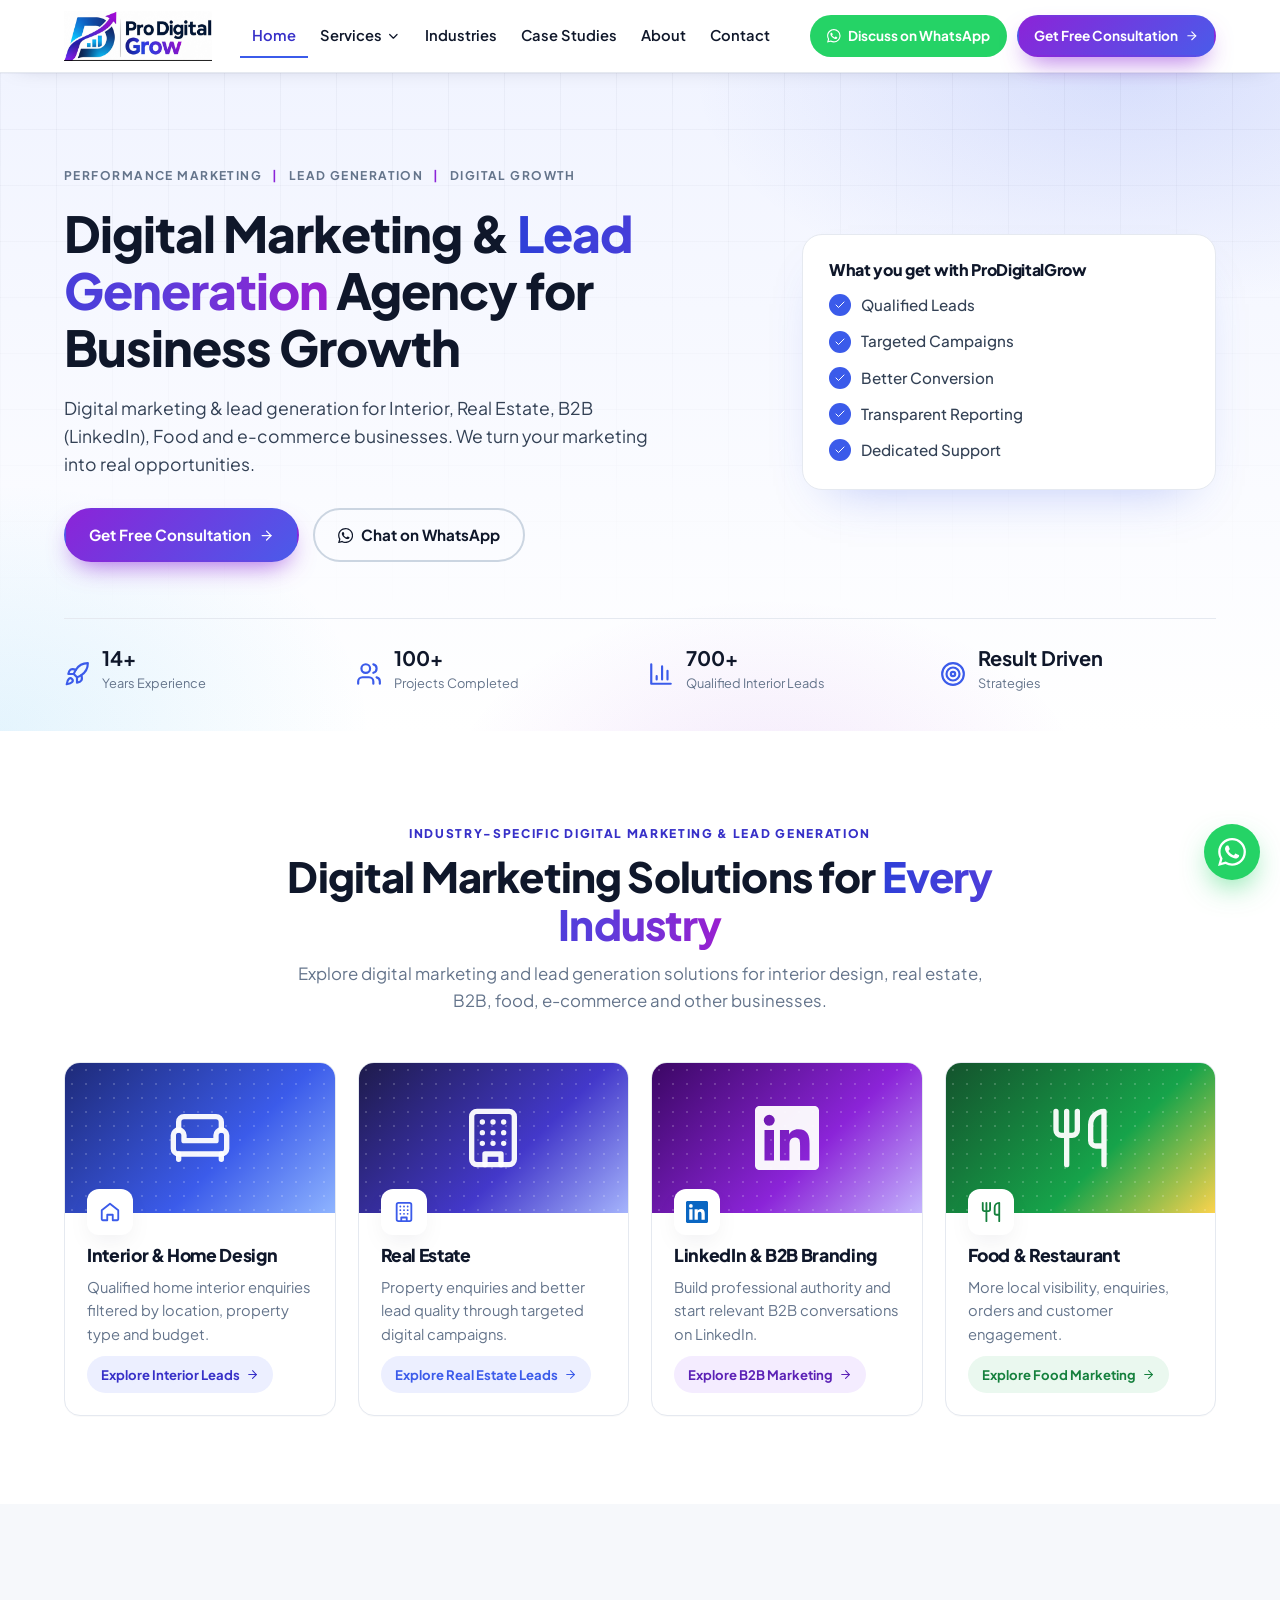
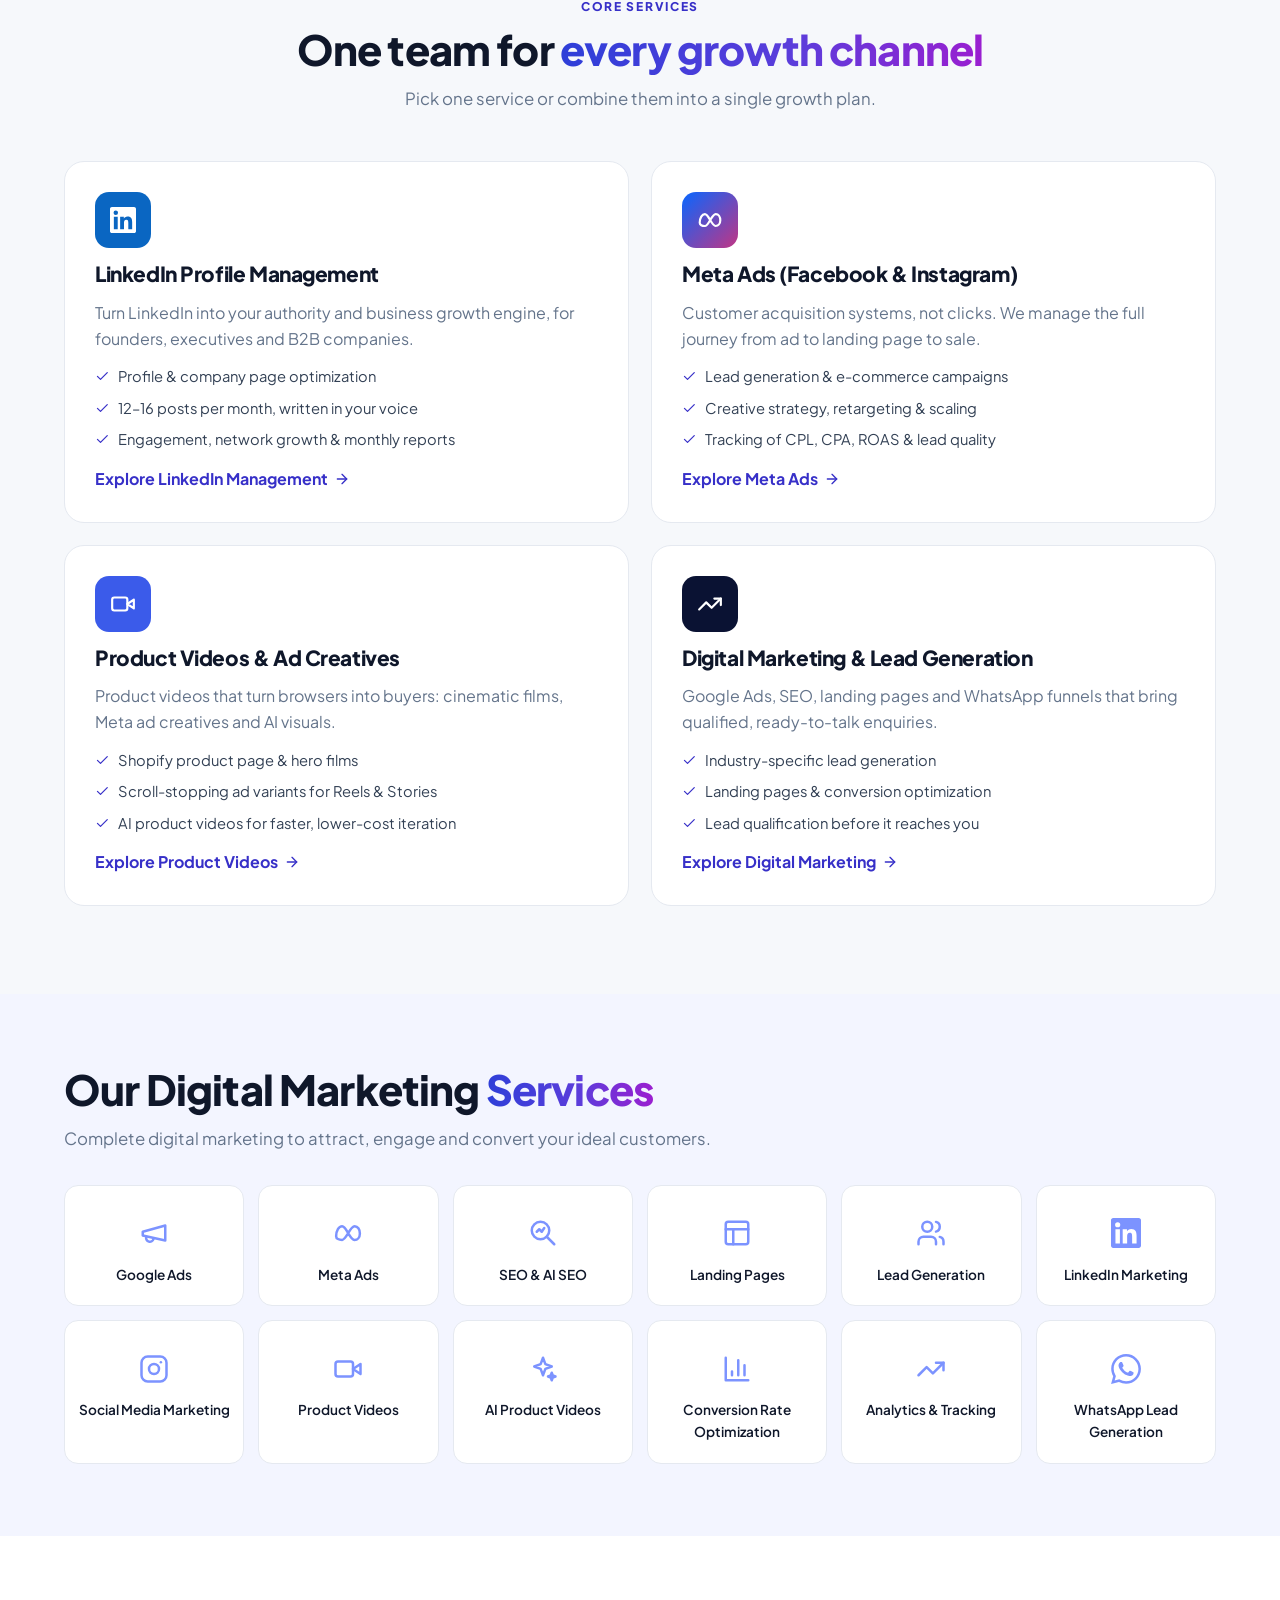
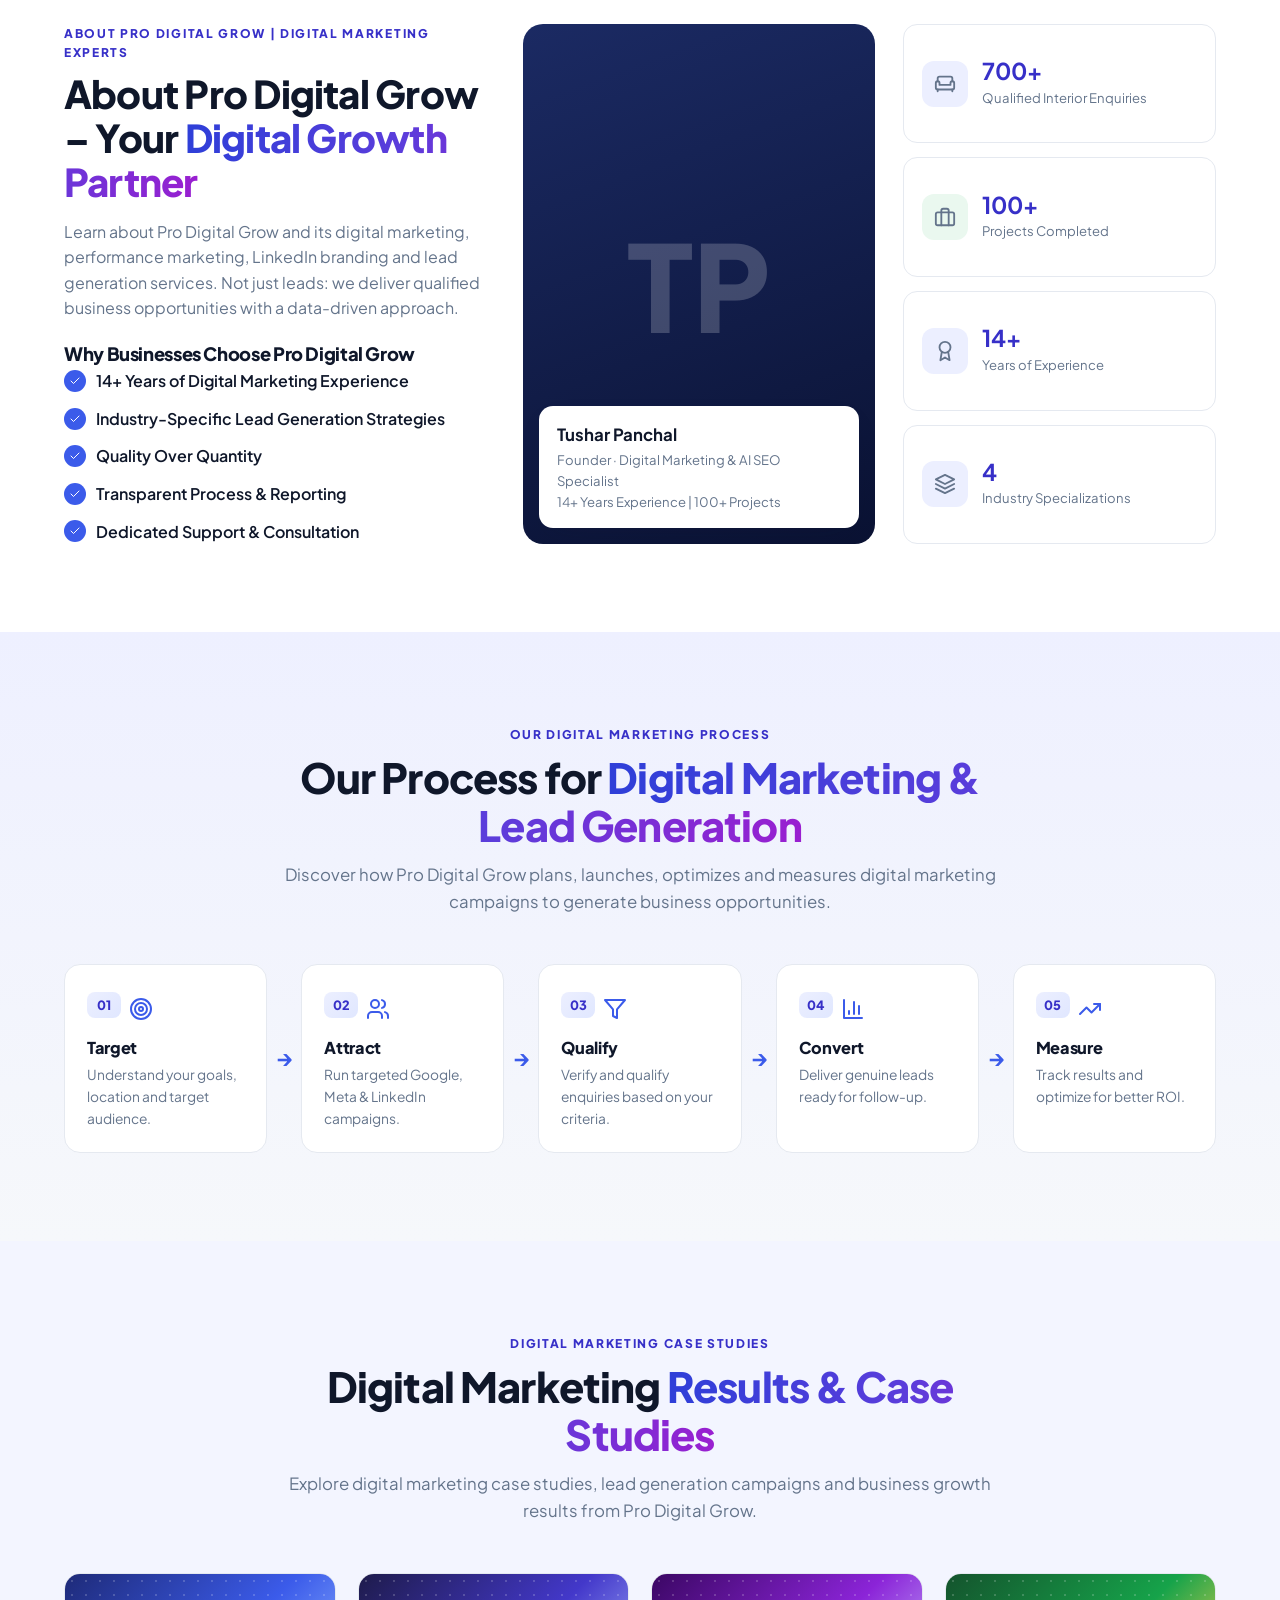
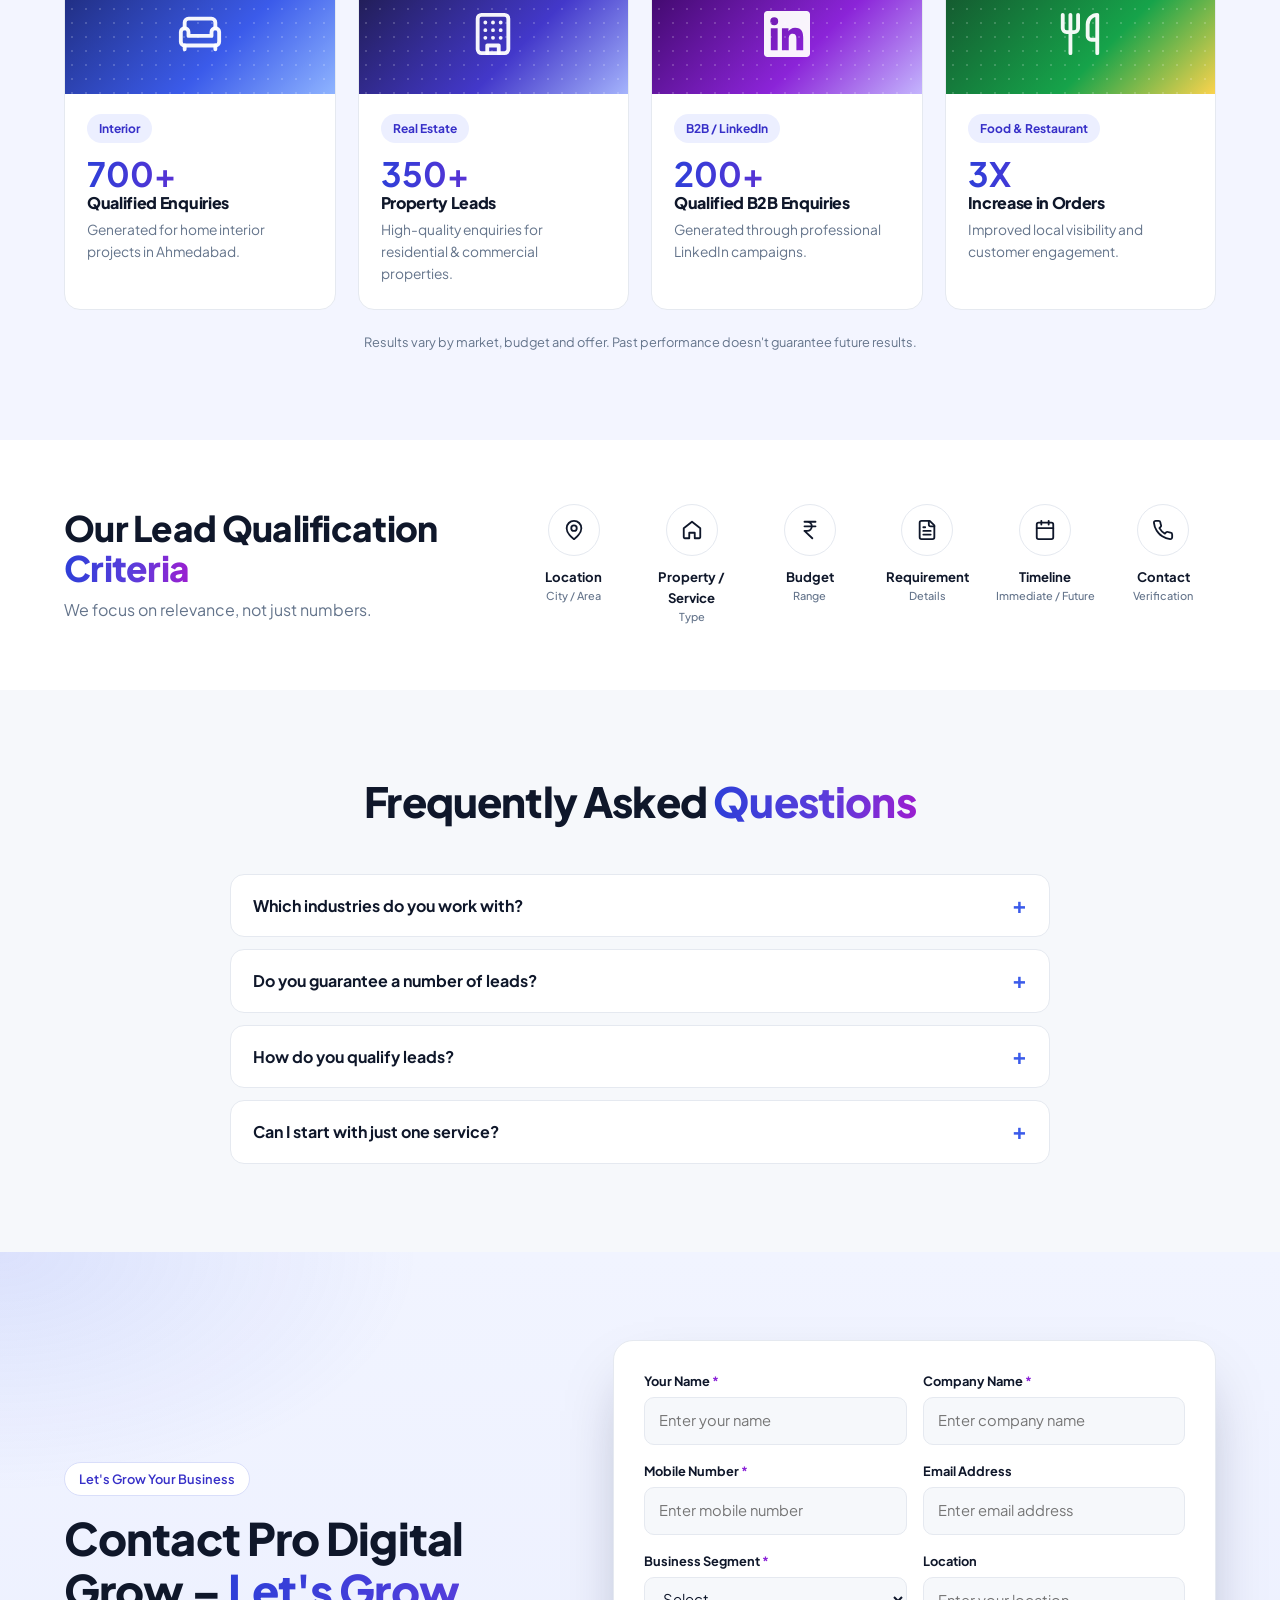
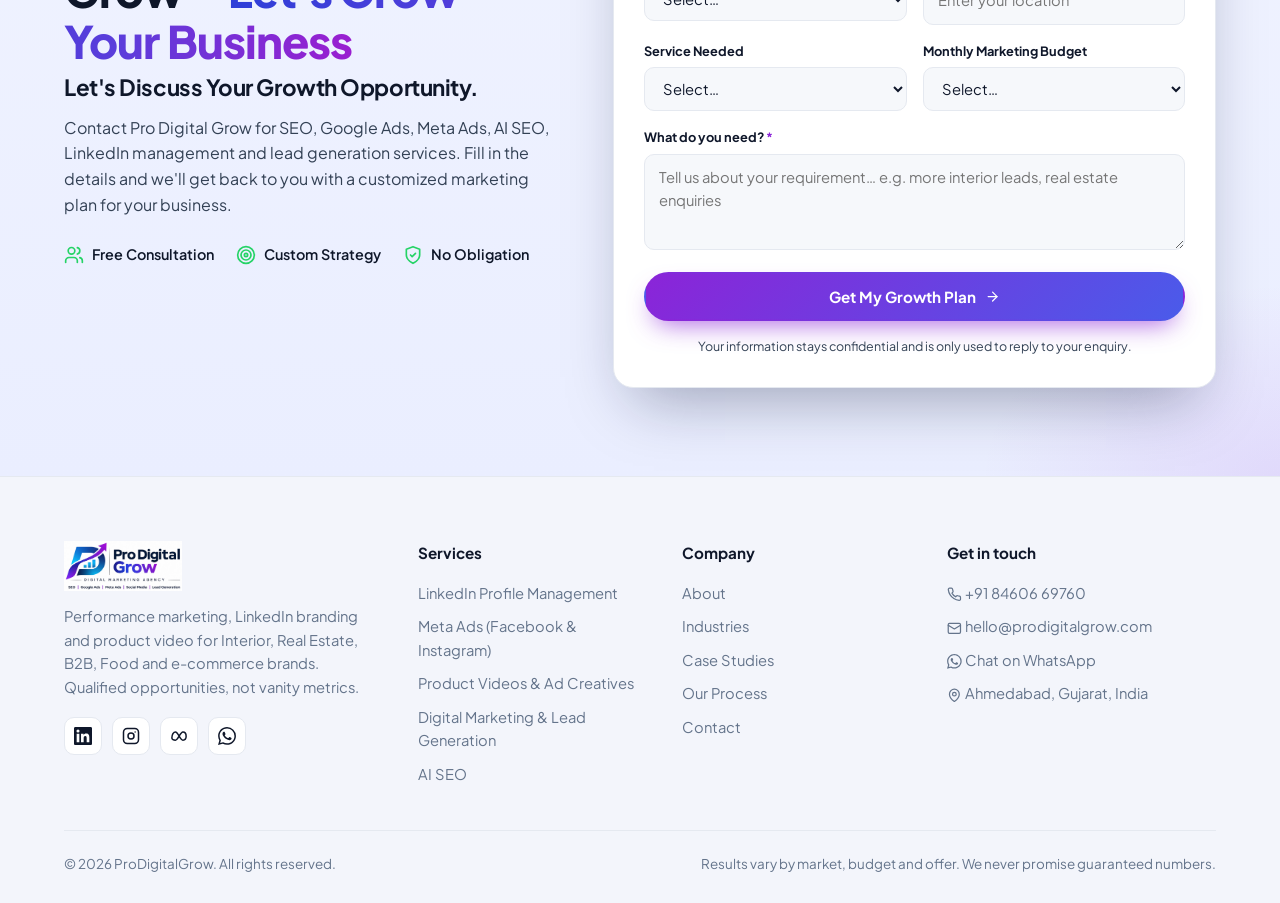
==== commit 0ff8da62: "Add guide's About, Industries, Case Studies, Process and Contact content to existing sections Co-Aut" ====
--- a/index.html
+++ b/index.html
@@ -100,7 +100,7 @@
 
 <section id="segments">
   <div class="wrap">
-    <div class="sec-head reveal"><h2>Choose Your <span class="hl">Business Segment</span></h2><p>Tailored digital marketing and lead generation for your industry.</p></div>
+    <div class="sec-head reveal"><span class="kicker">Industry-Specific Digital Marketing &amp; Lead Generation</span><h2>Digital Marketing Solutions for <span class="hl">Every Industry</span></h2><p>Explore digital marketing and lead generation solutions for interior design, real estate, B2B, food, e-commerce and other businesses.</p></div>
     <div class="grid g4">
       <div class="seg reveal"><div class="seg-art art-orange"><svg class="svg-i" viewBox="0 0 24 24" fill="none" stroke="currentColor" stroke-width="2" stroke-linecap="round" stroke-linejoin="round" aria-hidden="true"><path d="M20 9V6a2 2 0 0 0-2-2H6a2 2 0 0 0-2 2v3"/><path d="M2 16a2 2 0 0 0 2 2h16a2 2 0 0 0 2-2v-5a2 2 0 0 0-4 0v2H6v-2a2 2 0 0 0-4 0Z"/><path d="M4 18v2M20 18v2"/></svg></div><div class="seg-body"><div class="seg-badge"><svg class="svg-i" viewBox="0 0 24 24" fill="none" stroke="currentColor" stroke-width="2" stroke-linecap="round" stroke-linejoin="round" aria-hidden="true"><path d="m3 10 9-7 9 7v10a1 1 0 0 1-1 1h-5v-6H9v6H4a1 1 0 0 1-1-1z"/></svg></div><h3>Interior &amp; Home Design</h3><p>Qualified home interior enquiries filtered by location, property type and budget.</p><a class="pill-link" href="digital-marketing.html#interior">Explore Interior Leads <svg class="svg-i" viewBox="0 0 24 24" fill="none" stroke="currentColor" stroke-width="2" stroke-linecap="round" stroke-linejoin="round" aria-hidden="true"><path d="M5 12h14"/><path d="m12 5 7 7-7 7"/></svg></a></div></div>
       <div class="seg reveal"><div class="seg-art art-blue"><svg class="svg-i" viewBox="0 0 24 24" fill="none" stroke="currentColor" stroke-width="2" stroke-linecap="round" stroke-linejoin="round" aria-hidden="true"><rect x="4" y="2" width="16" height="20" rx="2"/><path d="M9 22v-4h6v4M8 6h.01M12 6h.01M16 6h.01M8 10h.01M12 10h.01M16 10h.01M8 14h.01M12 14h.01M16 14h.01"/></svg></div><div class="seg-body"><div class="seg-badge" style="color:var(--blue)"><svg class="svg-i" viewBox="0 0 24 24" fill="none" stroke="currentColor" stroke-width="2" stroke-linecap="round" stroke-linejoin="round" aria-hidden="true"><rect x="4" y="2" width="16" height="20" rx="2"/><path d="M9 22v-4h6v4M8 6h.01M12 6h.01M16 6h.01M8 10h.01M12 10h.01M16 10h.01M8 14h.01M12 14h.01M16 14h.01"/></svg></div><h3>Real Estate</h3><p>Property enquiries and better lead quality through targeted digital campaigns.</p><a class="pill-link blue" href="digital-marketing.html#real-estate">Explore Real Estate Leads <svg class="svg-i" viewBox="0 0 24 24" fill="none" stroke="currentColor" stroke-width="2" stroke-linecap="round" stroke-linejoin="round" aria-hidden="true"><path d="M5 12h14"/><path d="m12 5 7 7-7 7"/></svg></a></div></div>
@@ -145,8 +145,10 @@
 <section id="about">
   <div class="wrap why">
     <div class="reveal">
-      <h2>Why Businesses Choose <span class="hl">ProDigitalGrow</span>?</h2>
-      <p class="lead">Not just leads. We deliver qualified business opportunities with a data-driven approach.</p>
+      <span class="kicker">About Pro Digital Grow | Digital Marketing Experts</span>
+      <h2>About Pro Digital Grow – Your <span class="hl">Digital Growth Partner</span></h2>
+      <p class="lead">Learn about Pro Digital Grow and its digital marketing, performance marketing, LinkedIn branding and lead generation services. Not just leads: we deliver qualified business opportunities with a data-driven approach.</p>
+      <h3 style="font-size:1.15rem;margin:22px 0 4px">Why Businesses Choose Pro Digital Grow</h3>
       <ul class="ticks"><li><span class="ck"><svg class="svg-i" viewBox="0 0 24 24" fill="none" stroke="currentColor" stroke-width="2" stroke-linecap="round" stroke-linejoin="round" aria-hidden="true"><path d="M20 6 9 17l-5-5"/></svg></span><span>14+ Years of Digital Marketing Experience</span></li><li><span class="ck"><svg class="svg-i" viewBox="0 0 24 24" fill="none" stroke="currentColor" stroke-width="2" stroke-linecap="round" stroke-linejoin="round" aria-hidden="true"><path d="M20 6 9 17l-5-5"/></svg></span><span>Industry-Specific Lead Generation Strategies</span></li><li><span class="ck"><svg class="svg-i" viewBox="0 0 24 24" fill="none" stroke="currentColor" stroke-width="2" stroke-linecap="round" stroke-linejoin="round" aria-hidden="true"><path d="M20 6 9 17l-5-5"/></svg></span><span>Quality Over Quantity</span></li><li><span class="ck"><svg class="svg-i" viewBox="0 0 24 24" fill="none" stroke="currentColor" stroke-width="2" stroke-linecap="round" stroke-linejoin="round" aria-hidden="true"><path d="M20 6 9 17l-5-5"/></svg></span><span>Transparent Process &amp; Reporting</span></li><li><span class="ck"><svg class="svg-i" viewBox="0 0 24 24" fill="none" stroke="currentColor" stroke-width="2" stroke-linecap="round" stroke-linejoin="round" aria-hidden="true"><path d="M20 6 9 17l-5-5"/></svg></span><span>Dedicated Support &amp; Consultation</span></li></ul>
     </div>
     <div class="founder reveal">
@@ -165,14 +167,14 @@
 
 <section class="bg-soft" id="process" style="background:linear-gradient(180deg,#EEF0FF,#F6F8FB)">
   <div class="wrap">
-    <div class="sec-head reveal"><h2>Our Lead Generation <span class="hl">Process</span></h2><p>A simple, effective process to get you real business opportunities.</p></div>
+    <div class="sec-head reveal"><span class="kicker">Our Digital Marketing Process</span><h2>Our Process for <span class="hl">Digital Marketing &amp; Lead Generation</span></h2><p>Discover how Pro Digital Grow plans, launches, optimizes and measures digital marketing campaigns to generate business opportunities.</p></div>
     <div class="process"><div class="step reveal"><span class="num">01</span><span class="ic"><svg class="svg-i" viewBox="0 0 24 24" fill="none" stroke="currentColor" stroke-width="2" stroke-linecap="round" stroke-linejoin="round" aria-hidden="true"><circle cx="12" cy="12" r="10"/><circle cx="12" cy="12" r="6"/><circle cx="12" cy="12" r="2"/></svg></span><h4>Target</h4><p>Understand your goals, location and target audience.</p></div><div class="step reveal"><span class="num">02</span><span class="ic"><svg class="svg-i" viewBox="0 0 24 24" fill="none" stroke="currentColor" stroke-width="2" stroke-linecap="round" stroke-linejoin="round" aria-hidden="true"><path d="M16 21v-2a4 4 0 0 0-4-4H6a4 4 0 0 0-4 4v2"/><circle cx="9" cy="7" r="4"/><path d="M22 21v-2a4 4 0 0 0-3-3.87M16 3.13a4 4 0 0 1 0 7.75"/></svg></span><h4>Attract</h4><p>Run targeted Google, Meta &amp; LinkedIn campaigns.</p></div><div class="step reveal"><span class="num">03</span><span class="ic"><svg class="svg-i" viewBox="0 0 24 24" fill="none" stroke="currentColor" stroke-width="2" stroke-linecap="round" stroke-linejoin="round" aria-hidden="true"><path d="M22 3H2l8 9.46V19l4 2v-8.54z"/></svg></span><h4>Qualify</h4><p>Verify and qualify enquiries based on your criteria.</p></div><div class="step reveal"><span class="num">04</span><span class="ic"><svg class="svg-i" viewBox="0 0 24 24" fill="none" stroke="currentColor" stroke-width="2" stroke-linecap="round" stroke-linejoin="round" aria-hidden="true"><path d="M3 3v18h18"/><path d="M18 17V9M13 17V5M8 17v-3"/></svg></span><h4>Convert</h4><p>Deliver genuine leads ready for follow-up.</p></div><div class="step reveal"><span class="num">05</span><span class="ic"><svg class="svg-i" viewBox="0 0 24 24" fill="none" stroke="currentColor" stroke-width="2" stroke-linecap="round" stroke-linejoin="round" aria-hidden="true"><path d="m22 7-8.5 8.5-5-5L2 17"/><path d="M16 7h6v6"/></svg></span><h4>Measure</h4><p>Track results and optimize for better ROI.</p></div></div>
   </div>
 </section>
 
 <section class="bg-dark" id="results">
   <div class="wrap">
-    <div class="sec-head reveal"><h2>Real Results for <span class="hl">Real Businesses</span></h2><p>Some of our recent results across different industries.</p></div>
+    <div class="sec-head reveal"><span class="kicker">Digital Marketing Case Studies</span><h2>Digital Marketing <span class="hl">Results &amp; Case Studies</span></h2><p>Explore digital marketing case studies, lead generation campaigns and business growth results from Pro Digital Grow.</p></div>
     <div class="grid g4">
       <div class="result reveal"><div class="seg-art art-orange"><svg class="svg-i" viewBox="0 0 24 24" fill="none" stroke="currentColor" stroke-width="2" stroke-linecap="round" stroke-linejoin="round" aria-hidden="true"><path d="M20 9V6a2 2 0 0 0-2-2H6a2 2 0 0 0-2 2v3"/><path d="M2 16a2 2 0 0 0 2 2h16a2 2 0 0 0 2-2v-5a2 2 0 0 0-4 0v2H6v-2a2 2 0 0 0-4 0Z"/><path d="M4 18v2M20 18v2"/></svg></div><div class="rb"><span class="chip">Interior</span><b class="big">700+</b><h4>Qualified Enquiries</h4><p>Generated for home interior projects in Ahmedabad.</p></div></div>
       <div class="result reveal"><div class="seg-art art-blue"><svg class="svg-i" viewBox="0 0 24 24" fill="none" stroke="currentColor" stroke-width="2" stroke-linecap="round" stroke-linejoin="round" aria-hidden="true"><rect x="4" y="2" width="16" height="20" rx="2"/><path d="M9 22v-4h6v4M8 6h.01M12 6h.01M16 6h.01M8 10h.01M12 10h.01M16 10h.01M8 14h.01M12 14h.01M16 14h.01"/></svg></div><div class="rb"><span class="chip">Real Estate</span><b class="big">350+</b><h4>Property Leads</h4><p>High-quality enquiries for residential &amp; commercial properties.</p></div></div>
@@ -207,9 +209,9 @@
   <div class="wrap cta-grid">
     <div class="reveal">
       <span class="badge">Let's Grow Your Business</span>
-      <h2>Have a <span class="hl">Project in Mind?</span></h2>
+      <h2>Contact Pro Digital Grow – <span class="hl">Let's Grow Your Business</span></h2>
       <h3>Let's Discuss Your Growth Opportunity.</h3>
-      <p>Fill in the details and we'll get back to you with a customized marketing plan for your business.</p>
+      <p>Contact Pro Digital Grow for SEO, Google Ads, Meta Ads, AI SEO, LinkedIn management and lead generation services. Fill in the details and we'll get back to you with a customized marketing plan for your business.</p>
       <div class="perks">
         <span><svg class="svg-i" viewBox="0 0 24 24" fill="none" stroke="currentColor" stroke-width="2" stroke-linecap="round" stroke-linejoin="round" aria-hidden="true"><path d="M16 21v-2a4 4 0 0 0-4-4H6a4 4 0 0 0-4 4v2"/><circle cx="9" cy="7" r="4"/><path d="M22 21v-2a4 4 0 0 0-3-3.87M16 3.13a4 4 0 0 1 0 7.75"/></svg> Free Consultation</span>
         <span><svg class="svg-i" viewBox="0 0 24 24" fill="none" stroke="currentColor" stroke-width="2" stroke-linecap="round" stroke-linejoin="round" aria-hidden="true"><circle cx="12" cy="12" r="10"/><circle cx="12" cy="12" r="6"/><circle cx="12" cy="12" r="2"/></svg> Custom Strategy</span>
